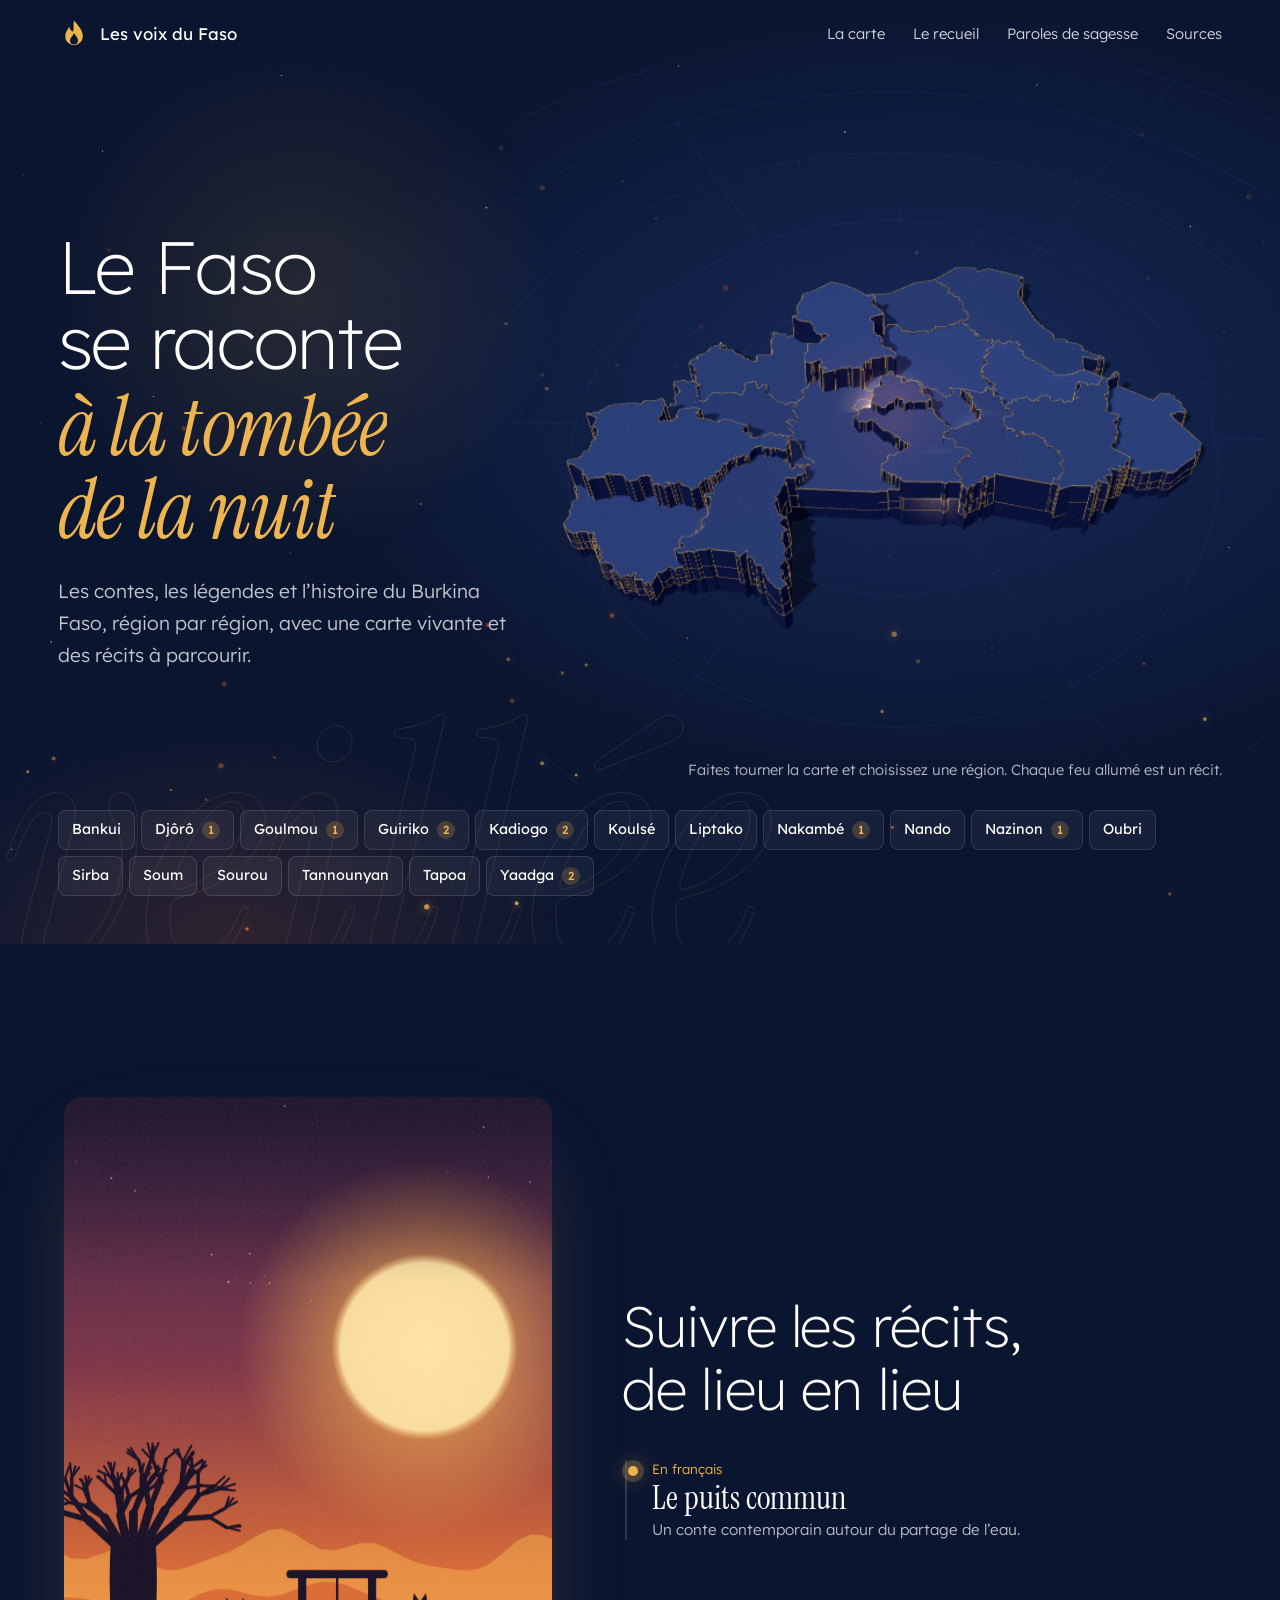
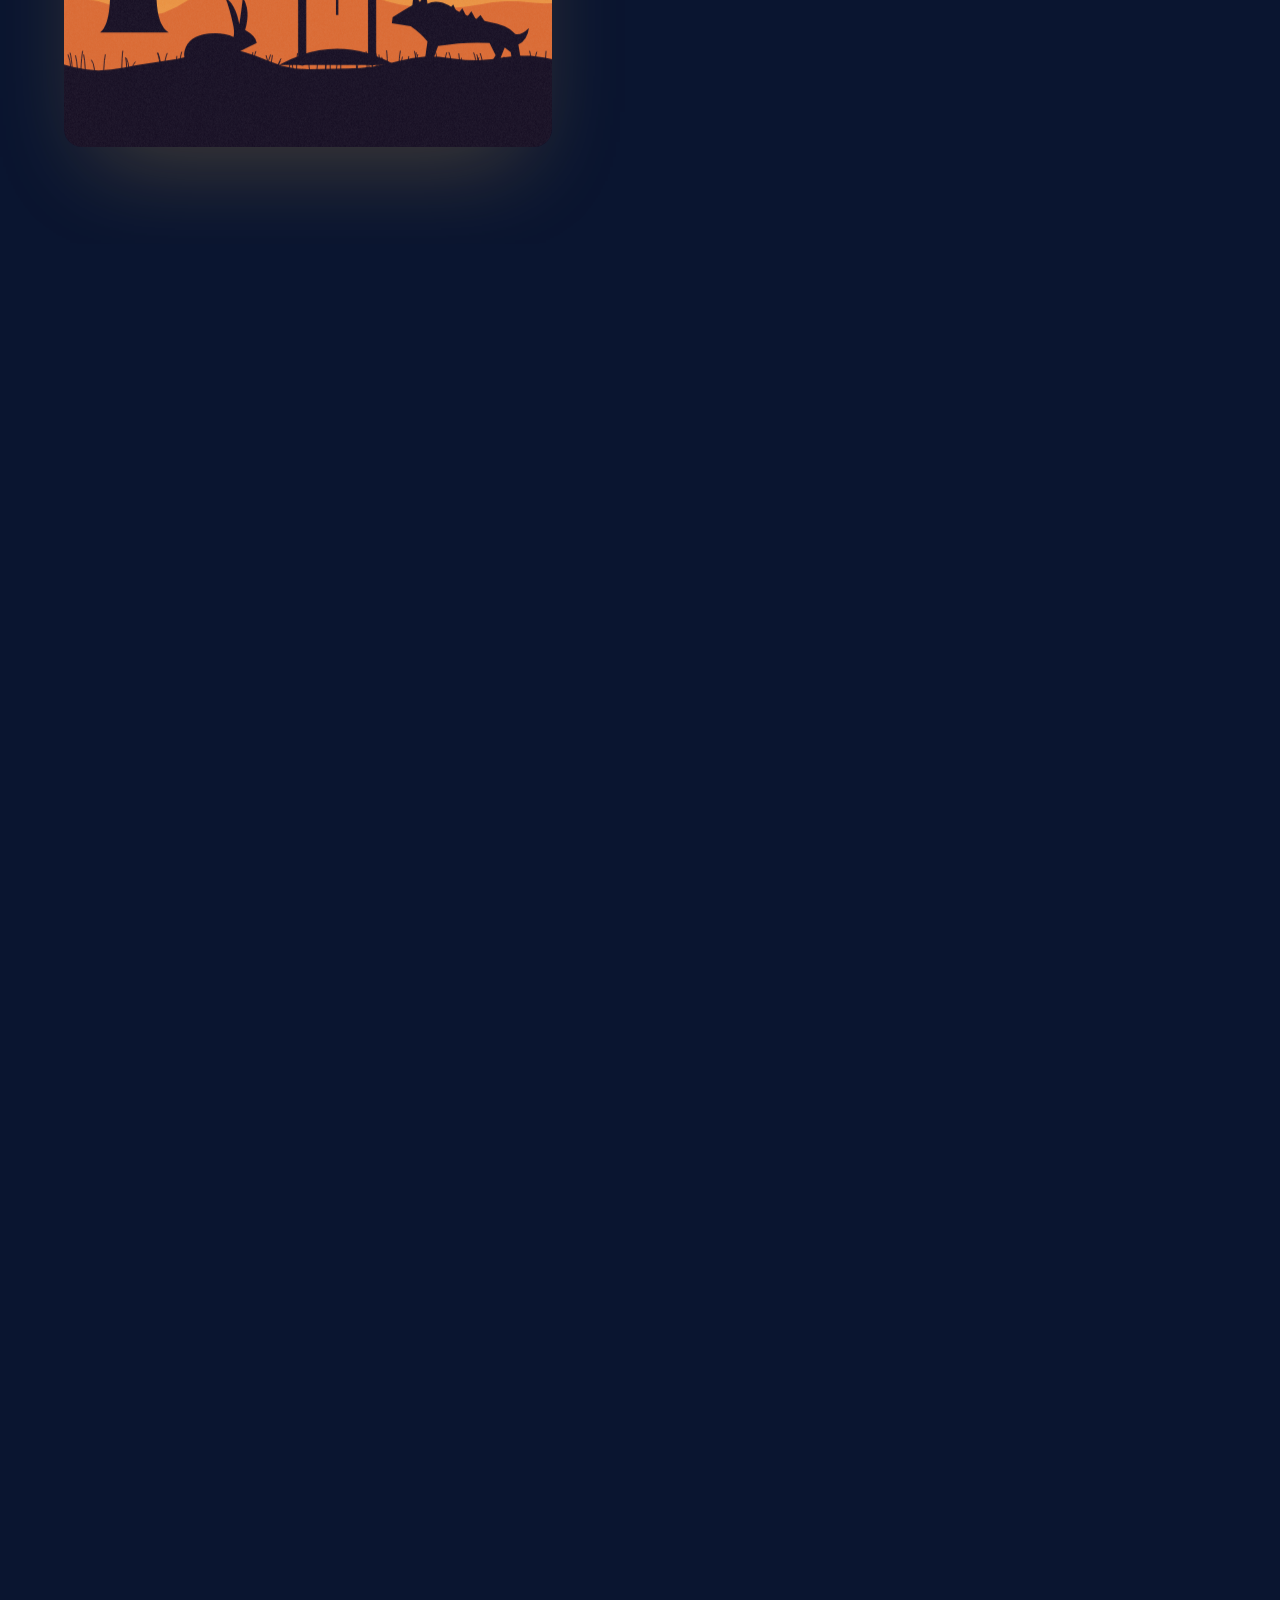
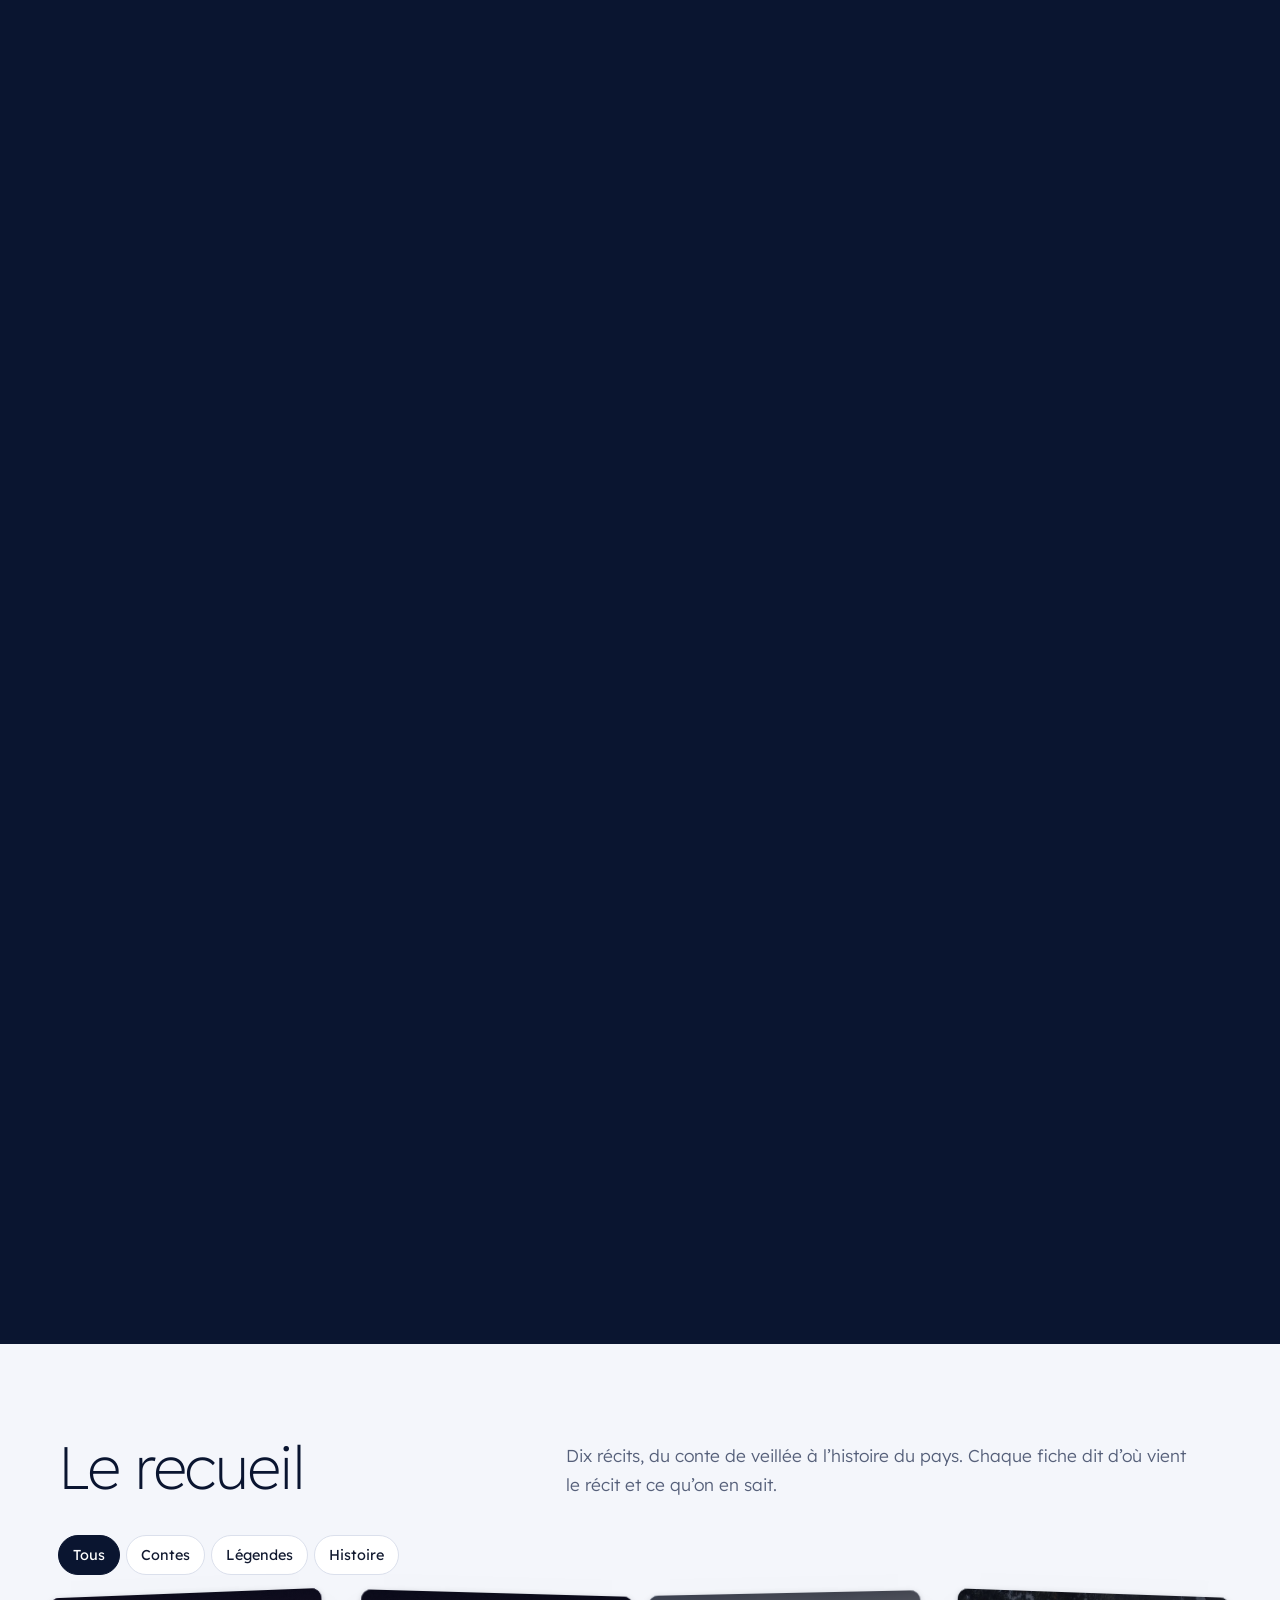
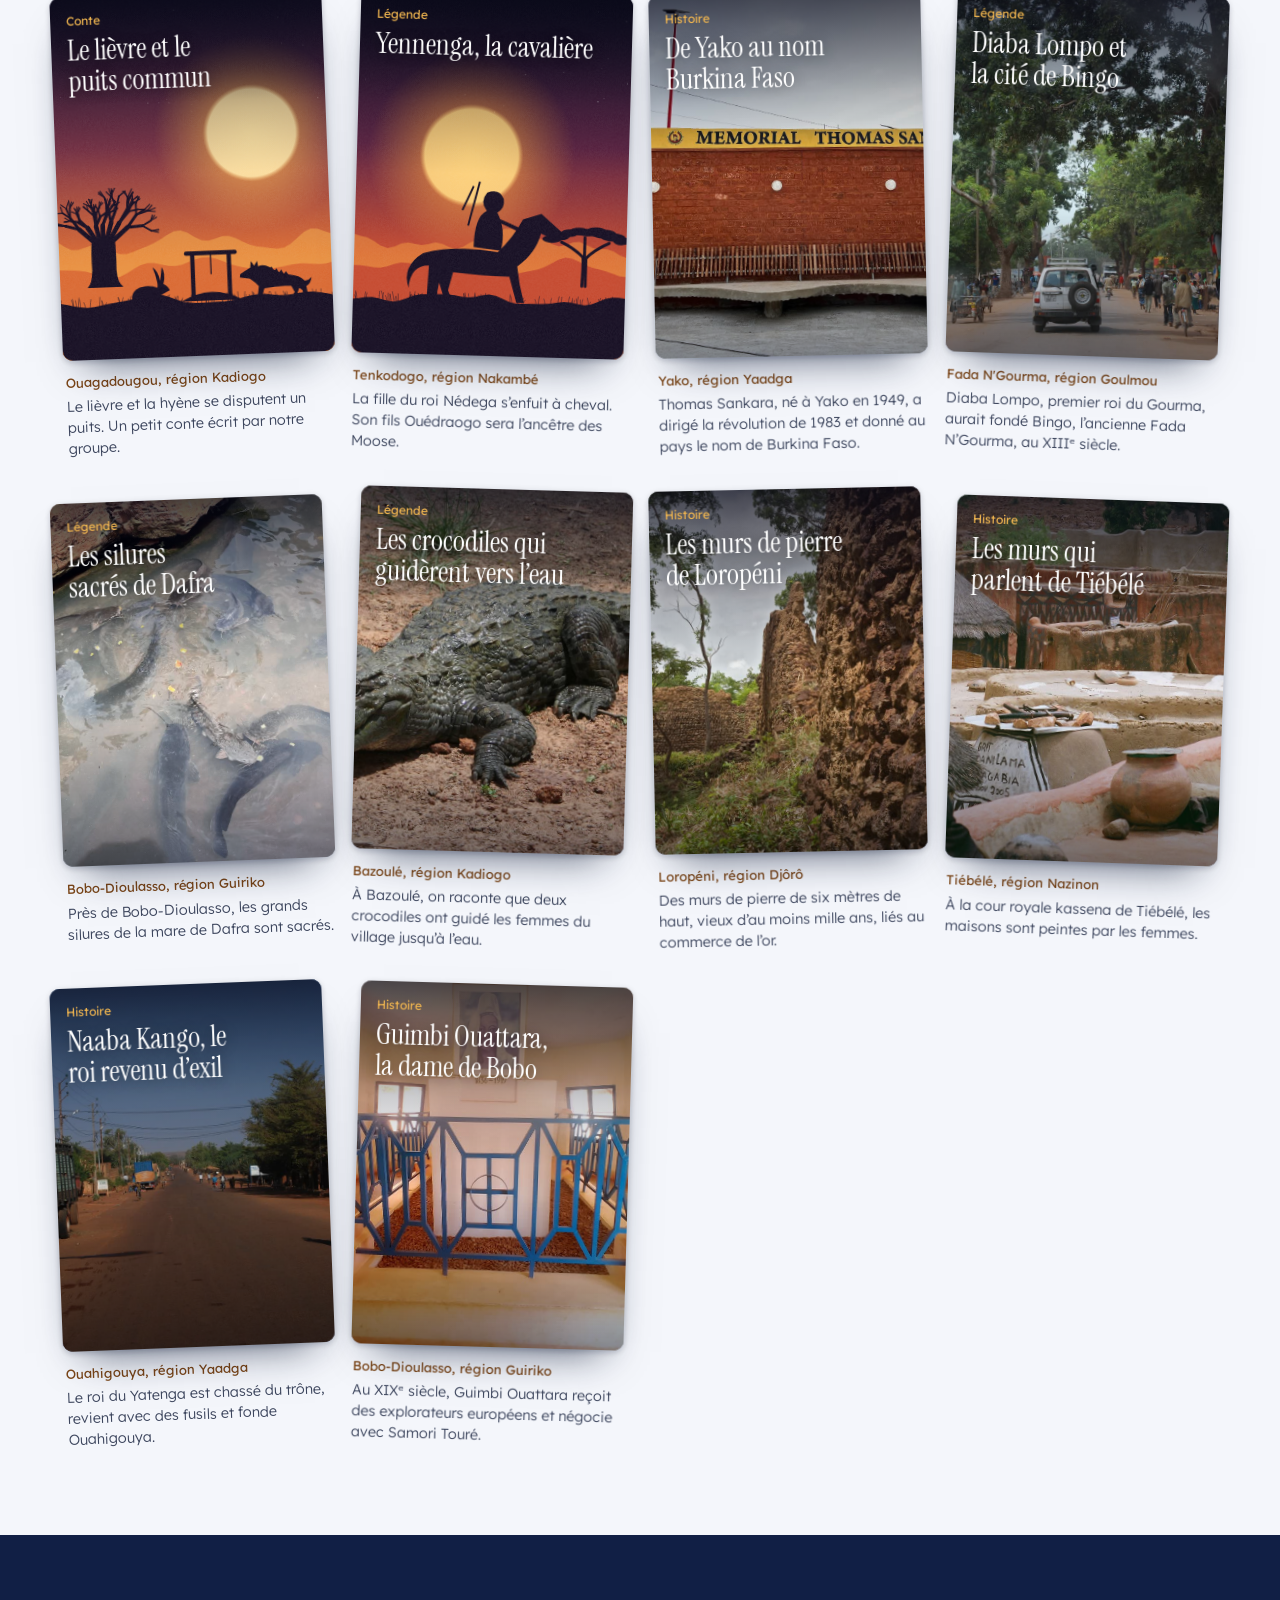
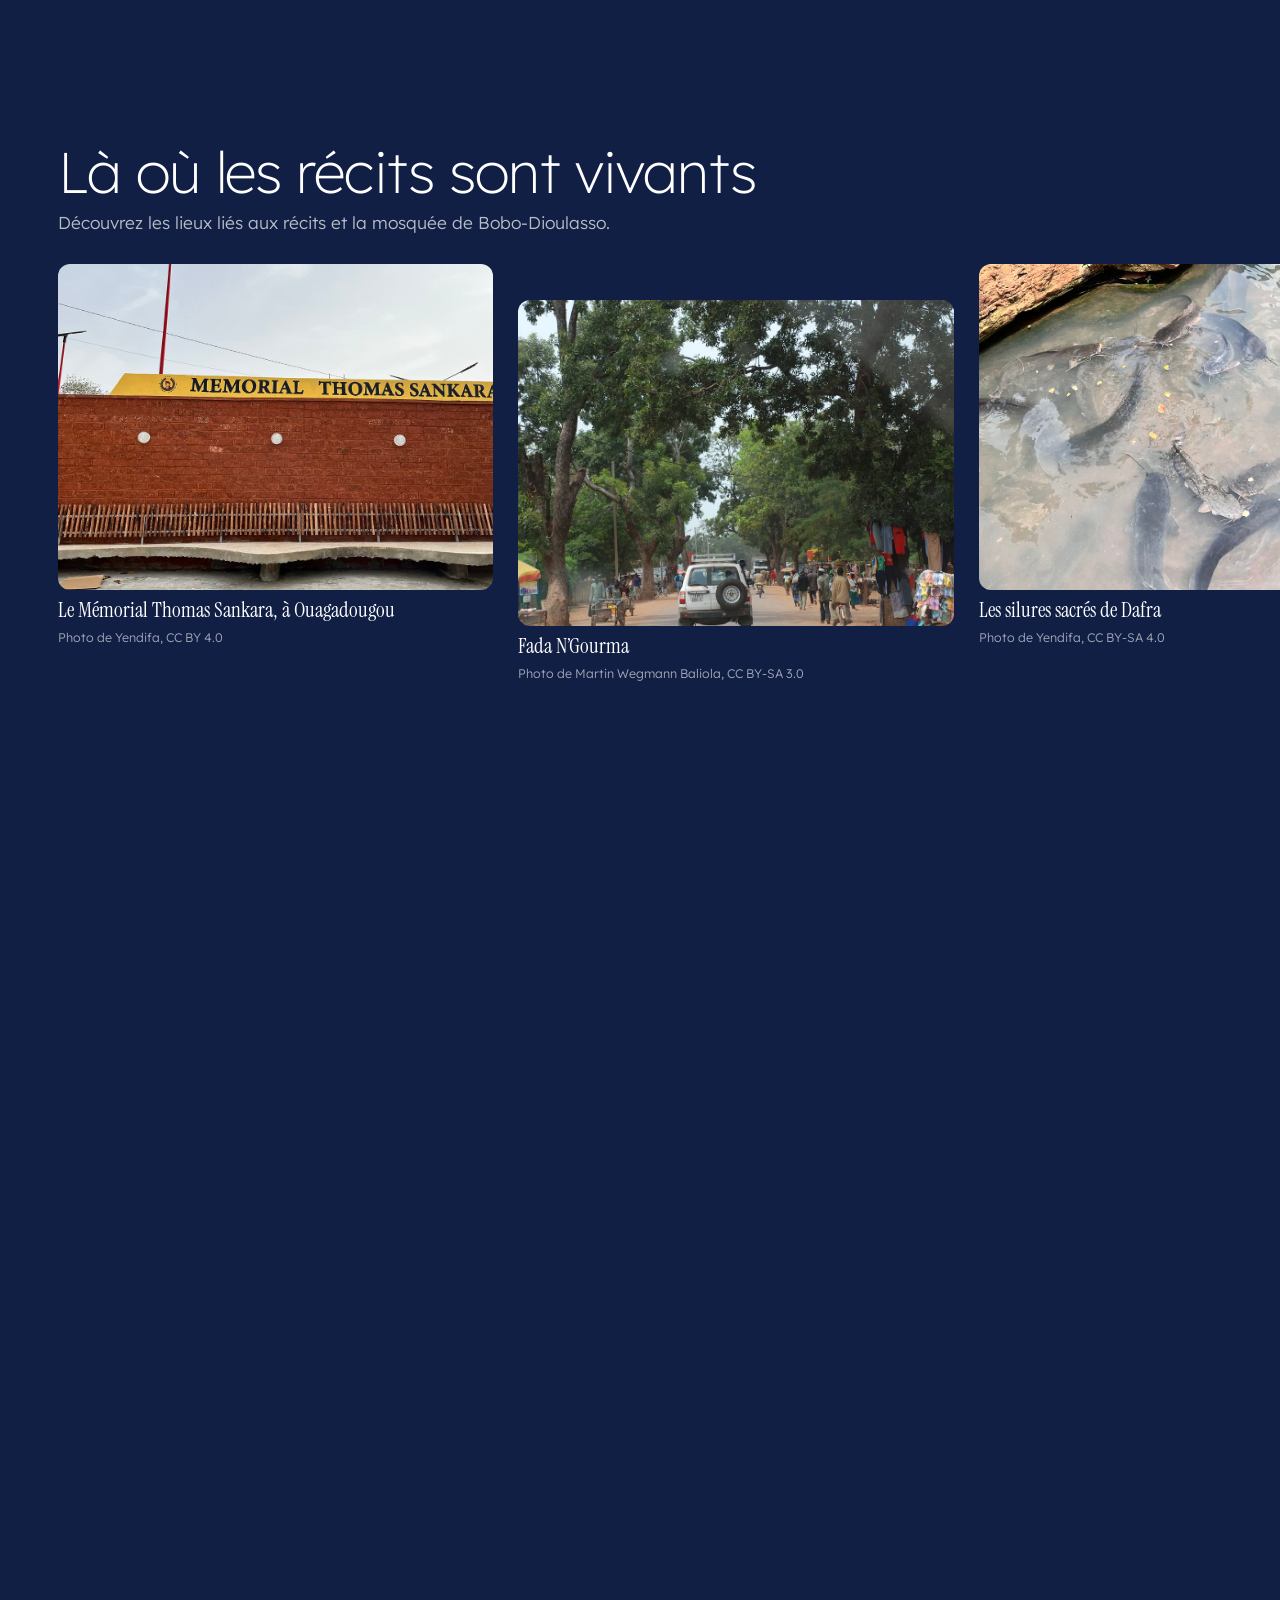
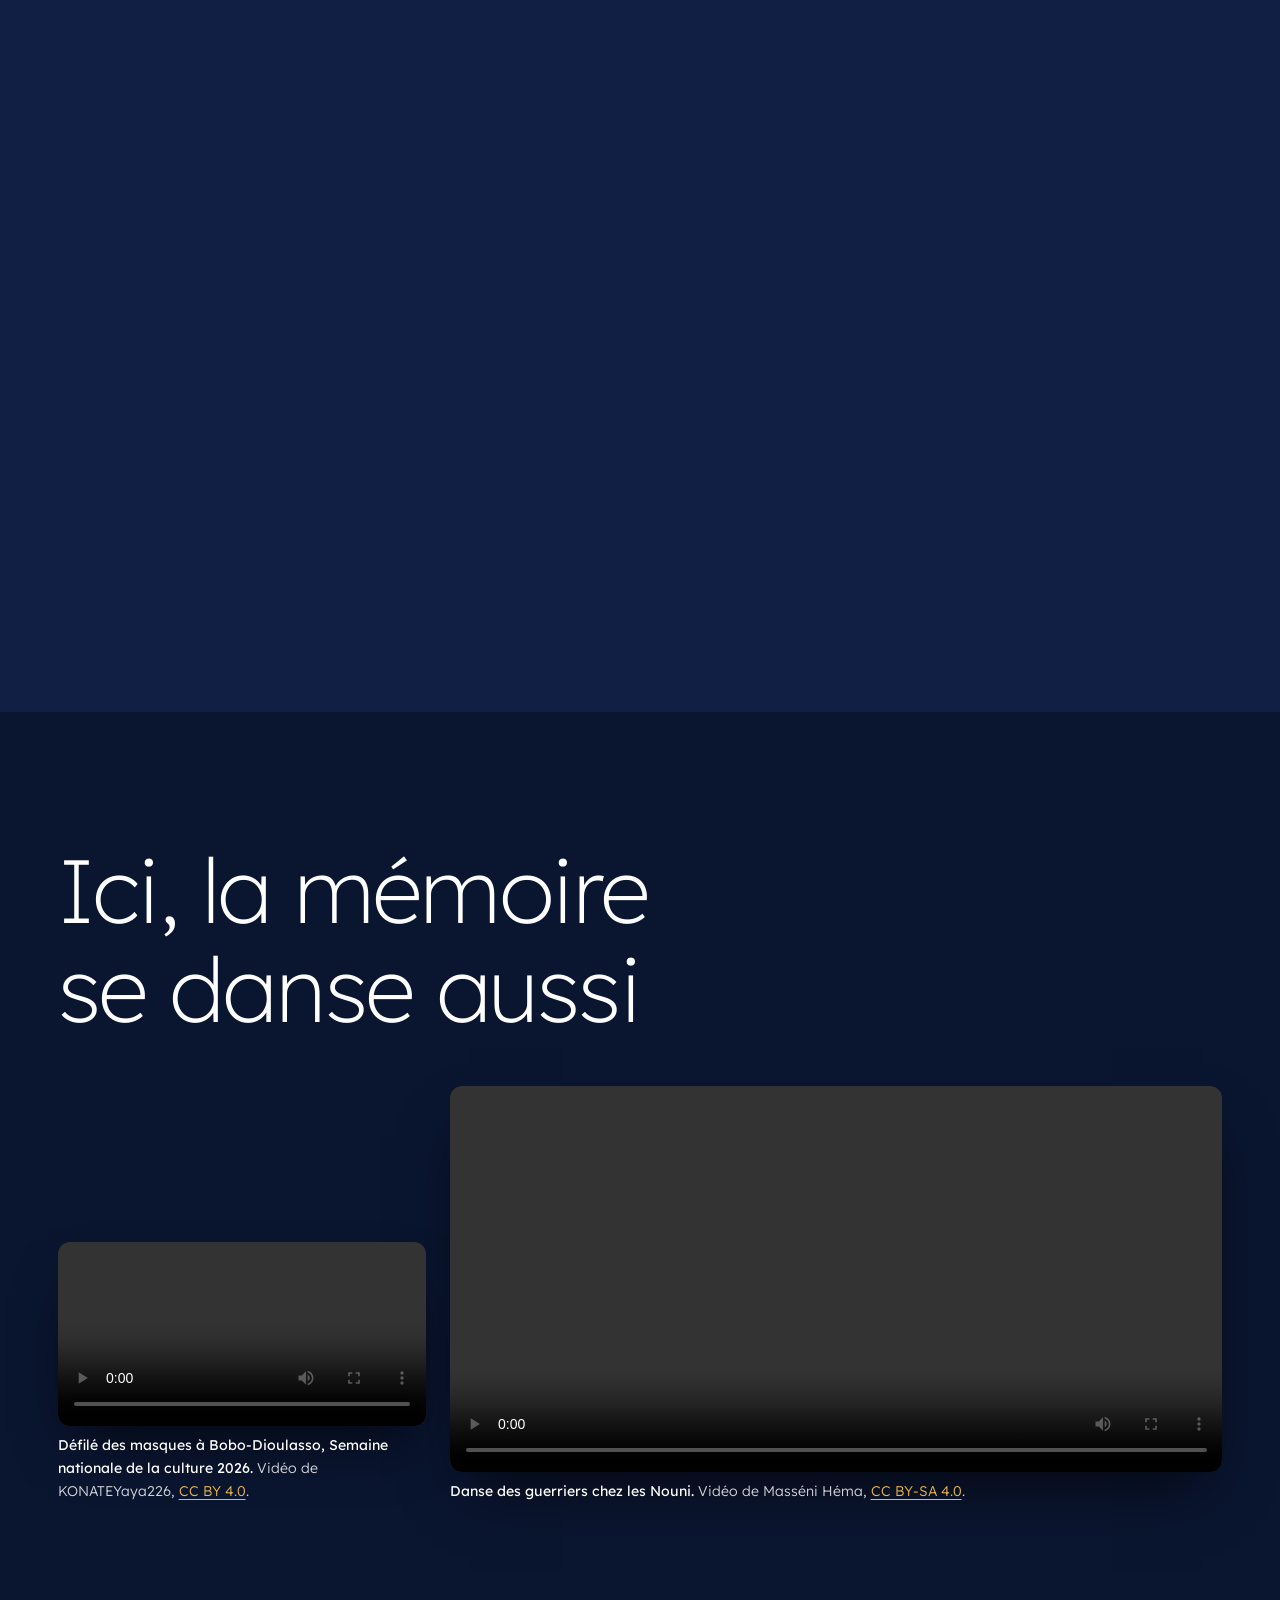
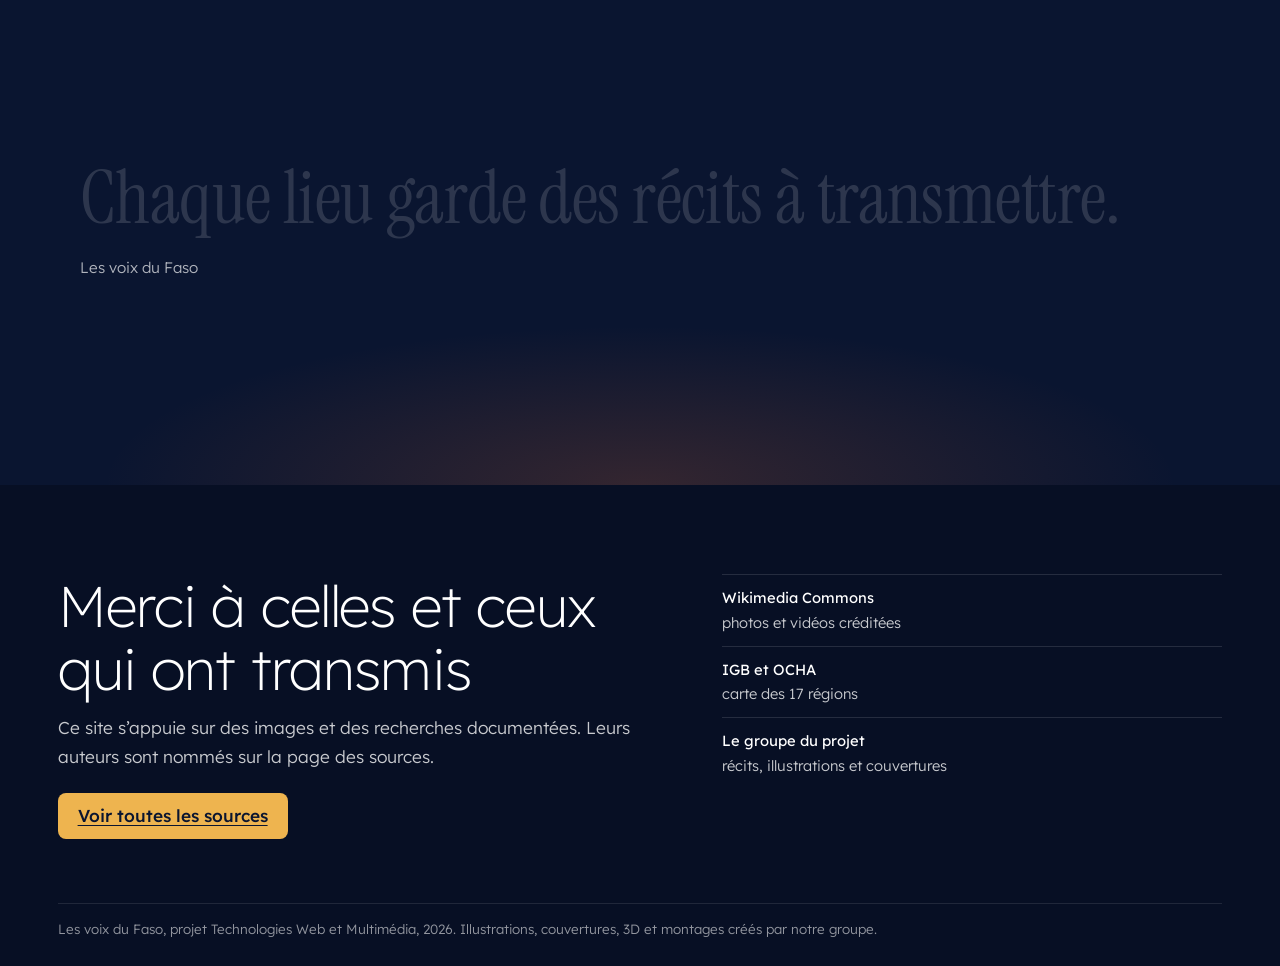
==== index.html @ 01411f5d "Actualiser la sélection publique des Voix du Faso" ====
<!doctype html>
<html lang="fr" data-public="oui">
<head>
  <meta charset="utf-8">
  <meta name="viewport" content="width=device-width, initial-scale=1">
  <meta name="theme-color" content="#0a1530">
  <title>Les voix du Faso : Contes, légendes et mémoires du Burkina Faso</title>
  <meta name="description" content="Carte interactive des contes, légendes et récits historiques du Burkina Faso : 17 régions, 47 chefs-lieux, récits illustrés et carte interactive.">
  <link rel="icon" href="/favicon.svg" type="image/svg+xml">
  <link rel="preconnect" href="https://fonts.googleapis.com">
  <link rel="preconnect" href="https://fonts.gstatic.com" crossorigin>
  <link rel="stylesheet" href="https://fonts.googleapis.com/css2?family=Instrument+Serif:ital@0;1&family=Lexend:wght@200..700&family=Noto+Serif:ital,wght@0,400;0,600;1,400&display=swap">
  <link rel="stylesheet" href="/style.css">
  <script>
    /* Le chargement ne se joue qu'une fois par visite, et jamais si le visiteur demande moins de mouvement. */
    (function () {
      var racine = document.documentElement;
      if (matchMedia('(prefers-reduced-motion: reduce)').matches) return;
      racine.classList.add('motion');
      try { if (sessionStorage.getItem('voix-vu')) return; sessionStorage.setItem('voix-vu', '1'); } catch (e) { return; }
      racine.classList.add('avec-chargement');
    })();
  </script>
  <script type="module" src="/application.js"></script>
</head>
<body>
  <svg width="0" height="0" style="position:absolute" aria-hidden="true" focusable="false">
    <defs>
      <pattern id="p-points" width="12" height="12" patternUnits="userSpaceOnUse"><circle cx="3" cy="3" r="1.3" fill="#0d1830"/><circle cx="9" cy="9" r="1.3" fill="#0d1830"/></pattern>
      <pattern id="p-hachures" width="8" height="8" patternUnits="userSpaceOnUse" patternTransform="rotate(45)"><path d="M0 0 V8" stroke="#0d1830" stroke-width="1.5"/></pattern>
      <pattern id="p-croix" width="16" height="16" patternUnits="userSpaceOnUse"><path d="M4 8 H12 M8 4 V12" stroke="#0d1830" stroke-width="1.5"/></pattern>
      <pattern id="p-losanges" width="14" height="14" patternUnits="userSpaceOnUse"><path d="M7 1 L13 7 L7 13 L1 7Z" fill="none" stroke="#0d1830" stroke-width="1.2"/></pattern>
      <pattern id="p-fani" width="22" height="22" patternUnits="userSpaceOnUse"><rect width="22" height="22" fill="#eeb44f"/><path d="M0 11 L5.5 5.5 L11 11 L16.5 5.5 L22 11" stroke="#0a1530" stroke-width="1.6" fill="none"/></pattern>
      <linearGradient id="d-terre" x1="0" y1="0" x2="0" y2="1"><stop offset="0" stop-color="#2b4488"/><stop offset="1" stop-color="#1b2e66"/></linearGradient>
    </defs>
  </svg>

  <div class="chargement" aria-hidden="true">
    <div class="rideau"><i></i><i></i><i></i><i></i><i></i></div>
    <div class="chargement-contenu">
      <p class="chargement-nom"><span class="fantome">Les voix du Faso</span><span class="rempli">Les voix du Faso</span></p>
      <p class="chargement-etape"><span id="chargement-compteur">000</span> <span id="chargement-mot">Faso</span></p>
    </div>
  </div>

  <div class="barre-defilement" id="barre-defilement" aria-hidden="true"></div>
  <div class="balayage-ecran" id="balayage-ecran" aria-hidden="true"><i></i><i></i><i></i></div>
  <a class="aller-contenu" href="#carte">Aller à la carte</a>
  <header class="entete" id="entete">
    <a href="/" class="marque" aria-label="Les voix du Faso, accueil">
      <svg viewBox="0 0 40 40" aria-hidden="true"><path d="M20 3 C27 11 31 16 31 23 A11 11 0 0 1 9 23 C9 18 12 15 14 11 C15 15 17 17 19 17 C20 12 19 8 20 3Z" fill="#eeb44f"/><path d="M20 19 C23 23 25 25 25 28 A5 5 0 0 1 15 28 C15 25 18 23 20 19Z" fill="#0a1530"/></svg>
      <span>Les voix du Faso</span>
    </a>
    <button class="menu-bouton" id="menu-bouton" type="button" aria-expanded="false" aria-controls="navigation"><span class="visuel-cache">Menu</span><i></i><i></i></button>
    <nav id="navigation" aria-label="Navigation principale">
      <a href="#carte">La carte</a><a href="#recueil">Le recueil</a><a href="#sagesse">Paroles de sagesse</a><a href="/sources.html" data-page>Sources</a>
    </nav>
  </header>

  <main>
    <section id="carte" class="veillee" aria-labelledby="titre">
      <canvas class="braises" aria-hidden="true"></canvas>
      <div class="lueur" aria-hidden="true"></div>
      <p class="filigrane" aria-hidden="true">veillée</p>
      <div class="veillee-grille">
        <div class="veillee-texte">
          <h1 id="titre"><span class="ligne-titre"><span class="mot"><span>Le</span></span> <span class="mot"><span>Faso</span></span> <span class="mot"><span>se</span></span> <span class="mot"><span>raconte</span></span></span>
            <em class="ligne-titre"><span class="mot"><span>à</span></span> <span class="mot"><span>la</span></span> <span class="mot"><span>tombée</span></span> <span class="mot"><span>de</span></span> <span class="mot"><span>la</span></span> <span class="mot"><span>nuit</span></span></em></h1>
          <p class="chapeau">Les contes, les légendes et l’histoire du Burkina Faso, région par région, avec une carte vivante et des récits à parcourir.</p>

          <div class="ecoute" id="ecoute" aria-labelledby="titre-ecoute">
            <div class="ecoute-tete">
              <p id="titre-ecoute">Écouter en</p>
              <div class="langues" id="langues" role="group" aria-labelledby="titre-ecoute"></div>
            </div>
            <div id="ecoute-conte" class="ecoute-conte" aria-live="polite"></div>
          </div>
        </div>

        <div class="vue-carte">
          <div class="scene-carte" id="scene">
            <svg id="carte-svg" viewBox="0 0 960 690" aria-label="Carte des 17 régions du Burkina Faso ; sélection au clic ou au clavier"><g id="formes-regions"></g><g id="points-lieux"></g></svg>
            <div class="hologramme" id="hologramme" aria-live="polite" hidden></div>
          </div>
          <div class="carte-pied">
            <span id="info-carte">Faites tourner la carte et choisissez une région. Chaque feu allumé est un récit.</span>
            <button id="retour-carte" class="bouton fin" type="button" hidden>Revoir tout le pays</button>
          </div>
        </div>
      </div>

      <div class="exploration">
        <div class="panneau-regions">
          <h2 id="titre-regions" class="visuel-cache">Les 17 régions</h2>
          <div id="liste-regions" class="liste-regions" role="group" aria-labelledby="titre-regions"></div>
        </div>
        <div class="panneau-lieux" id="panneau-lieux" hidden>
          <h2 id="titre-lieux">Les localités</h2>
          <p id="description-lieux"></p>
          <div id="liste-lieux" class="liste-lieux" aria-live="polite"></div>
        </div>
      </div>
    </section>

    <section id="recit" class="lecture" aria-labelledby="titre-recit" hidden>
      <h2 id="titre-recit" class="lecture-titre"></h2>
      <div id="zone-recit" class="zone-recit"></div>
    </section>



    <section id="voyage" class="voyage" aria-labelledby="titre-voyage">
    <div class="voyage-scene"><div class="voyage-images" aria-hidden="true"><img src="/couvertures/le-lievre-et-le-puits.svg" alt=""></div>
    <div class="voyage-texte"><h2 id="titre-voyage" data-mots>Suivre les récits, de lieu en lieu</h2>
    <ol class="voyage-etapes" id="voyage-etapes"><li><button type="button" data-recit="le-lievre-et-le-puits"><small>En français</small><b>Le puits commun</b><span>Un conte contemporain autour du partage de l’eau.</span></button></li></ol></div></div></section>

    <section id="recueil" class="recueil" aria-labelledby="titre-recueil">
      <div class="recueil-tete">
        <h2 id="titre-recueil" data-mots>Le recueil</h2>
        <p>Dix récits, du conte de veillée à l’histoire du pays. Chaque fiche dit d’où vient le récit et ce qu’on en sait.</p>
      </div>

      <div class="filtres" id="filtres" role="group" aria-label="Filtrer par genre ou par langue"></div>
      <div id="cartes-recits" class="cartes-recits"></div>
    </section>

    <section id="lieux" class="lieux" aria-labelledby="titre-lieux-reels">
      <div class="lieux-epingle">
        <div class="lieux-tete"><h2 id="titre-lieux-reels" data-mots>Là où les récits sont vivants</h2><p>Découvrez les lieux liés aux récits et la mosquée de Bobo-Dioulasso.</p></div>
        <div class="lieux-rail" id="lieux-rail"></div>
      </div>
    </section>

    <section id="mouvement" class="mouvement" aria-labelledby="titre-mouvement">
      <div class="mouvement-fond"><video src="/video/masques-bobo.mp4" muted loop playsinline preload="metadata" aria-hidden="true" data-fond></video></div>
      <div class="mouvement-contenu">
        <h2 id="titre-mouvement" data-mots>Ici, la mémoire se danse aussi</h2>
        <div class="mouvement-videos" id="mouvement-videos"></div>
      </div>
    </section>

    <section id="sagesse" class="sagesse" aria-labelledby="titre-sagesse">
    <canvas class="braises" aria-hidden="true"></canvas><h2 id="titre-sagesse" class="visuel-cache">Paroles de sagesse</h2>
    <figure class="citation"><blockquote id="citation-texte">Chaque lieu garde des récits à transmettre.</blockquote><figcaption>Les voix du Faso</figcaption></figure>
  </section>




  </main>

  <footer id="sources" class="pied">
    <div class="pied-tete">
      <h2 data-mots>Merci à celles et ceux qui ont transmis</h2>
      <p>Ce site s’appuie sur des images et des recherches documentées. Leurs auteurs sont nommés sur la page des sources.</p>
      <a class="bouton feu aimant" href="/sources.html" data-page>Voir toutes les sources</a>
    </div>
    <ul class="credits-courts"><li><b>Wikimedia Commons</b>photos et vidéos créditées</li><li><b>IGB et OCHA</b>carte des 17 régions</li><li><b>Le groupe du projet</b>récits, illustrations et couvertures</li></ul>
    <p class="mention">Les voix du Faso, projet Technologies Web et Multimédia, 2026. Illustrations, couvertures, 3D et montages créés par notre groupe.</p>
  </footer>
  <a class="haut-page" id="haut-page" href="#carte" aria-label="Revenir en haut de la page"><svg viewBox="0 0 24 24" aria-hidden="true"><path d="M12 19 V5 M6 11 L12 5 L18 11"/></svg></a>
</body>
</html>
---- style.css ----
/* Les voix du Faso : une veillée. La nuit indigo du Faso Dan Fani, éclairée par l'or du feu. */
:root{
  --nuit:#0a1530;--nuit-2:#111f45;--nuit-3:#1b2e66;--trait-nuit:rgba(238,180,79,.22);
  --feu:#eeb44f;--braise:#d9672f;--clair:#f4f6fb;--papier:#fff;--encre:#121a30;--gris:#56607a;--trait:#dbe0ec;--holo:#8eefe3;
  --f-texte:'Lexend',system-ui,-apple-system,'Segoe UI',sans-serif;--f-titre:'Instrument Serif',Georgia,serif;--f-langue:'Noto Serif',Georgia,serif;
  --sortie:cubic-bezier(.16,1,.3,1);--volet:cubic-bezier(.83,0,.17,1);--trace:cubic-bezier(.65,0,.35,1);
  --marge:clamp(18px,4.5vw,72px);
}
*{box-sizing:border-box}
html{scroll-behavior:smooth;scroll-padding-top:84px;overflow-x:clip;-webkit-text-size-adjust:100%}
body{margin:0;background:var(--nuit);color:var(--encre);font:300 clamp(1rem,.97rem + .15vw,1.08rem)/1.65 var(--f-texte);overflow-x:clip}
h1,h2,h3{margin:0;font-weight:300;letter-spacing:-.015em;line-height:1.1;text-wrap:balance}
p{margin:0}
a{color:inherit;text-underline-offset:.18em}
button,input,select,textarea{font:inherit;color:inherit}
button{cursor:pointer;background:none;border:0;padding:0}
svg{display:block}
[hidden]{display:none!important}
:focus-visible{outline:3px solid var(--feu);outline-offset:3px;border-radius:4px}
.clair :focus-visible,.recueil :focus-visible,.contribution :focus-visible{outline-color:var(--nuit-3)}
.visuel-cache{position:absolute!important;width:1px;height:1px;overflow:hidden;clip-path:inset(50%);white-space:nowrap}
.aller-contenu{position:fixed;left:12px;top:-60px;z-index:80;background:var(--feu);color:var(--nuit);padding:10px 16px;border-radius:6px;font-weight:500}
.aller-contenu:focus{top:12px}

/* Chargement : le nom se remplit, puis le rideau se lève */
.chargement{display:none}
.avec-chargement .chargement{display:grid;position:fixed;inset:0;z-index:100;place-items:center;pointer-events:none;animation:chargement-secours .01s linear 4s forwards}
@keyframes chargement-secours{to{visibility:hidden}}
.rideau{position:absolute;inset:0;display:grid;grid-template-columns:repeat(5,1fr)}
.rideau i{background:var(--nuit);margin-right:-1px}
.chargement.part .rideau i{animation:rideau .8s var(--volet) forwards}
.rideau i:nth-child(2){animation-delay:.06s!important}.rideau i:nth-child(3){animation-delay:.12s!important}.rideau i:nth-child(4){animation-delay:.18s!important}.rideau i:nth-child(5){animation-delay:.24s!important}
@keyframes rideau{to{transform:translateY(-101%)}}
.chargement-contenu{position:relative;text-align:center;padding:0 var(--marge)}
.chargement.part .chargement-contenu{opacity:0;transform:translateY(-24px);transition:opacity .3s ease,transform .3s ease}
.chargement-nom{position:relative;font:italic 400 clamp(2.6rem,9vw,6.5rem)/1.1 var(--f-titre);white-space:nowrap}
.chargement-nom .fantome{color:rgba(255,255,255,.1)}
.chargement-nom .rempli{position:absolute;inset:0;color:var(--feu);clip-path:inset(calc(100% - var(--rempli,0%)) 0 0 0)}
.chargement-etape{margin-top:12px;color:rgba(255,255,255,.6);font-size:.9rem;font-variant-numeric:tabular-nums;display:flex;justify-content:center;gap:12px}

/* En-tête */
.entete{position:fixed;inset:0 0 auto;z-index:60;display:flex;align-items:center;justify-content:space-between;gap:20px;padding:14px var(--marge);color:#fff;transition:background-color .25s ease,box-shadow .25s ease}
.entete.defile{background:rgba(10,21,48,.88);backdrop-filter:blur(10px);box-shadow:0 1px 0 var(--trait-nuit)}
.marque{display:flex;align-items:center;gap:10px;text-decoration:none;font-weight:400;font-size:1.05rem;position:relative;z-index:2}
.marque svg{width:32px;height:32px}
.entete nav{display:flex;gap:clamp(14px,2.2vw,30px);font-size:.93rem}
.entete nav a{text-decoration:none;padding:8px 0;position:relative;color:rgba(255,255,255,.82);transition:color .2s ease}
.entete nav a::after{content:"";position:absolute;left:0;right:0;bottom:3px;height:1.5px;background:var(--feu);transform:scaleX(0);transform-origin:left;transition:transform .25s var(--sortie)}
@media (hover:hover) and (pointer:fine){.entete nav a:hover{color:#fff}.entete nav a:hover::after{transform:scaleX(1)}}
.menu-bouton{display:none;width:44px;height:44px;position:relative;z-index:2}
.menu-bouton i{position:absolute;left:10px;right:10px;height:2px;background:#fff;transition:transform .25s var(--sortie),top .25s var(--sortie)}
.menu-bouton i:first-of-type{top:17px}.menu-bouton i:last-of-type{top:26px}
.menu-bouton[aria-expanded="true"] i:first-of-type{top:21px;transform:rotate(45deg)}
.menu-bouton[aria-expanded="true"] i:last-of-type{top:21px;transform:rotate(-45deg)}

/* La veillée : bloc d'accueil et carte */
.veillee{position:relative;color:#fff;padding:clamp(92px,12vh,132px) var(--marge) clamp(28px,4vw,48px);overflow:clip;
  background:radial-gradient(70% 60% at 72% 42%,rgba(45,72,150,.42),transparent 70%),radial-gradient(40% 34% at 18% 100%,rgba(217,103,47,.17),transparent 70%),var(--nuit)}
.veillee::before{content:"";position:absolute;inset:0;pointer-events:none;opacity:.7;background-image:radial-gradient(1px 1px at 8% 16%,#fff,transparent),radial-gradient(1px 1px at 22% 8%,#fff,transparent),radial-gradient(1.4px 1.4px at 38% 22%,#fff,transparent),radial-gradient(1px 1px at 53% 7%,#fff,transparent),radial-gradient(1.4px 1.4px at 66% 14%,#fff,transparent),radial-gradient(1px 1px at 81% 9%,#fff,transparent),radial-gradient(1.2px 1.2px at 93% 24%,#fff,transparent),radial-gradient(1px 1px at 12% 42%,#fff,transparent),radial-gradient(1px 1px at 96% 58%,#fff,transparent),radial-gradient(1.2px 1.2px at 4% 68%,#fff,transparent)}
.veillee-grille{position:relative;display:grid;grid-template-columns:minmax(0,5fr) minmax(0,7fr);gap:clamp(16px,3vw,44px);align-items:center;max-width:1560px;margin:auto}
h1{font-size:clamp(2.5rem,1.35rem + 4.1vw,5.2rem);font-weight:200;line-height:1.02}
h1 .ligne-titre{display:block}
h1 em{font:italic 400 1.12em/1 var(--f-titre);color:var(--feu);margin-top:.08em;letter-spacing:-.01em}
.mot{display:inline-block;overflow:hidden;vertical-align:top;padding-bottom:.14em;margin-bottom:-.14em}
.mot>span{display:inline-block}
.motion .mot>span{transform:translateY(112%);transition:transform 1.05s var(--sortie);transition-delay:calc(var(--i,0)*55ms + var(--depart,0ms))}
.motion.pret .mot>span{transform:none}
.chapeau{margin-top:clamp(16px,2vw,24px);max-width:34em;color:rgba(255,255,255,.76);font-size:clamp(1.02rem,.96rem + .3vw,1.2rem)}

/* Signature : écouter dans une langue */
.ecoute{margin-top:clamp(22px,3vw,36px);max-width:560px}
.ecoute-tete{display:flex;align-items:center;flex-wrap:wrap;gap:8px 14px}
.ecoute-tete p{font-size:.95rem;color:rgba(255,255,255,.7)}
.langues{display:flex;flex-wrap:wrap;gap:6px}
.langues button{min-height:40px;padding:0 15px;border:1px solid rgba(255,255,255,.26);border-radius:999px;font-size:.92rem;font-weight:400;transition:background-color .18s ease,color .18s ease,border-color .18s ease,transform .14s ease}
.langues button[aria-pressed="true"]{background:var(--feu);border-color:var(--feu);color:var(--nuit);font-weight:500}
.langues button:active{transform:scale(.97)}
@media (hover:hover) and (pointer:fine){.langues button[aria-pressed="false"]:hover{border-color:var(--feu)}}
.ecoute-conte{margin-top:14px;padding:16px 18px;border-radius:14px;background:rgba(255,255,255,.055);border:1px solid rgba(255,255,255,.13);backdrop-filter:blur(6px)}
.ecoute-haut{display:flex;align-items:baseline;justify-content:space-between;flex-wrap:wrap;gap:2px 12px}
.ecoute-conte h2{font:400 1.45rem/1.15 var(--f-titre);letter-spacing:0}
.ecoute-ou{font-size:.85rem;color:rgba(255,255,255,.62)}
.ecoute-ligne{min-height:3.4em;margin:10px 0;font:400 1.04rem/1.55 var(--f-langue);color:rgba(255,255,255,.92)}
.ecoute-ligne.attente{color:rgba(255,255,255,.62);font-family:var(--f-texte);font-weight:300;font-size:.95rem}
.ecoute-bas{margin-top:8px;font-size:.9rem}
.lien-feu{color:var(--feu);font-weight:400;text-decoration:underline;text-decoration-thickness:1px}

/* Lecteur de voix */
.voix{display:flex;align-items:center;gap:12px}
.voix audio{display:none}
.voix-jouer{flex:none;display:grid;place-items:center;width:48px;height:48px;border-radius:50%;background:var(--feu);color:var(--nuit);transition:transform .14s ease,box-shadow .2s ease}
.voix-jouer:active{transform:scale(.95)}
.voix-jouer svg{width:20px;height:20px;fill:currentColor}
.voix.joue .voix-jouer{box-shadow:0 0 0 6px rgba(238,180,79,.18)}
.voix-barre{flex:1;min-width:0;height:44px;margin:0;appearance:none;-webkit-appearance:none;background:transparent;cursor:pointer;--avance:0%}
.voix-barre::-webkit-slider-runnable-track{height:4px;border-radius:2px;background:linear-gradient(to right,var(--feu) var(--avance),rgba(255,255,255,.2) var(--avance))}
.voix-barre::-moz-range-track{height:4px;border-radius:2px;background:rgba(255,255,255,.2)}
.voix-barre::-moz-range-progress{height:4px;border-radius:2px;background:var(--feu)}
.voix-barre::-webkit-slider-thumb{-webkit-appearance:none;width:14px;height:14px;margin-top:-5px;border-radius:50%;background:#fff}
.voix-barre::-moz-range-thumb{width:14px;height:14px;border:0;border-radius:50%;background:#fff}
.voix-temps{flex:none;font-size:.85rem;color:rgba(255,255,255,.72);font-variant-numeric:tabular-nums}

/* Carte */
.vue-carte{position:relative;min-width:0}
.scene-carte{position:relative;display:grid;place-items:center;perspective:1200px;min-height:clamp(330px,42vw,620px)}
#carte-svg{width:min(100%,860px);height:auto;overflow:visible;transform:rotateX(40deg) rotateZ(-6deg) scale(.98);transform-origin:50% 56%;
  transition:transform .85s var(--volet),filter .6s ease;
  filter:drop-shadow(0 1px 0 #2e4a94) drop-shadow(0 2px 0 #2a4488) drop-shadow(0 3px 0 #253d7c) drop-shadow(0 4px 0 #213770) drop-shadow(0 5px 0 #1d3164) drop-shadow(0 6px 0 #192b58) drop-shadow(0 7px 0 #16264e) drop-shadow(0 26px 22px rgba(2,6,20,.75))}
.aplatie #carte-svg{transform:rotateX(0) rotateZ(0) scale(.94);filter:drop-shadow(0 0 16px rgba(142,239,227,.1))}
.forme-region{fill:url(#d-terre);stroke:rgba(238,180,79,.42);stroke-width:1.1;cursor:pointer;transition:fill .18s ease,opacity .3s ease}
.forme-region:focus{outline:none}
@media (hover:hover) and (pointer:fine){.forme-region:hover{fill:#3b5cb0}}
.forme-region:focus-visible{fill:#3b5cb0;stroke:var(--feu);stroke-width:2.5}
.aplatie .forme-region{opacity:.38}
.aplatie .forme-region.selection{opacity:1;fill:url(#p-fani);stroke:var(--nuit);stroke-width:2}
.marqueur{fill:rgba(255,255,255,.55);cursor:pointer;transition:opacity .25s ease,fill .2s ease}
.marqueur.doc{fill:var(--feu)}
.marqueur:focus{outline:none}
.marqueur:focus-visible{stroke:#fff;stroke-width:3}
.feu-halo{fill:var(--feu);opacity:.4;pointer-events:none;transform-box:fill-box;transform-origin:center;transition:opacity .25s ease}
.motion .feu-halo{animation:halo 3s ease-in-out infinite;animation-delay:calc(var(--i,0)*-.37s)}
@keyframes halo{50%{transform:scale(1.35);opacity:.14}}
.marqueur.feu-eteint{opacity:.6}.feu-halo.feu-eteint{opacity:.12;animation:none}
.feu-voix{fill:#fff}
.feu-halo.feu-voix{fill:var(--braise);opacity:.6}
.motion .pret-feux .marqueur.doc,.motion .pret-feux .feu-halo{animation-name:allume,halo;animation-duration:.5s,3s;animation-timing-function:var(--sortie),ease-in-out;animation-iteration-count:1,infinite;animation-delay:calc(var(--i,0)*60ms + 1s),calc(var(--i,0)*-.37s)}
.motion .pret-feux .marqueur.doc{animation-name:allume;animation-iteration-count:1;animation-duration:.5s;animation-delay:calc(var(--i,0)*60ms + 1s);animation-fill-mode:both;transform-box:fill-box;transform-origin:center}
@keyframes allume{from{opacity:0;transform:scale(.4)}}
.etiquette-lieu{font:500 15px var(--f-texte);fill:#fff;paint-order:stroke;stroke:var(--nuit);stroke-width:4px;pointer-events:none;text-anchor:middle}
.carte-pied{display:flex;align-items:center;justify-content:flex-end;flex-wrap:wrap;gap:8px 16px;min-height:44px;font-size:.92rem;color:rgba(255,255,255,.7);text-align:right}

/* Carte WebGL */
.carte3d-toile{position:absolute;inset:-6% -8%;width:116%;height:112%;display:block;cursor:grab;touch-action:pan-y}
.carte3d-toile:active{cursor:grabbing}
.scene-carte.en-3d{perspective:none;min-height:clamp(380px,50vw,720px)}
.scene-carte.en-3d #carte-svg{display:none}
.scene-carte.en-3d .hologramme{z-index:6}

/* Aperçu holographique */
.hologramme{position:absolute;right:0;bottom:6%;width:min(310px,46%);z-index:5;color:#e6fffb;padding:16px 18px 12px;background:linear-gradient(165deg,rgba(26,52,110,.8),rgba(8,18,46,.92)),repeating-linear-gradient(0deg,rgba(142,239,227,.07) 0 1px,transparent 1px 4px);border:1px solid rgba(142,239,227,.6);border-radius:4px;box-shadow:0 0 30px rgba(142,239,227,.28),inset 0 0 30px rgba(142,239,227,.08);backdrop-filter:blur(5px);font-size:.92rem;transform-origin:50% 100%}
.motion .hologramme{animation:holo .62s var(--sortie) both}
@keyframes holo{0%{opacity:0;transform:translateY(18px) scaleY(.2);filter:brightness(2)}55%{opacity:.75}70%{opacity:.4}100%{opacity:1;transform:none;filter:none}}
.hologramme.gauche{right:auto;left:0;bottom:auto;top:2%;transform-origin:50% 0}
.hologramme::before,.hologramme::after{content:"";position:absolute;width:14px;height:14px;border:2px solid var(--holo)}
.hologramme::before{left:-2px;top:-2px;border-width:2px 0 0 2px}.hologramme::after{right:-2px;bottom:-2px;border-width:0 2px 2px 0}
.hologramme .balayage{position:absolute;inset:0;overflow:hidden;pointer-events:none}
.hologramme .balayage::after{content:"";position:absolute;left:0;right:0;height:30%;top:-30%;background:linear-gradient(transparent,rgba(142,239,227,.12),transparent)}
.motion .hologramme .balayage::after{animation:balaye 3.4s linear infinite}
@keyframes balaye{to{top:100%}}
.hologramme h3{font:400 1.75rem/1.1 var(--f-titre);letter-spacing:0;text-shadow:0 0 14px rgba(142,239,227,.6)}
.hologramme .chiffres{font-size:.82rem;color:#aef3ea;margin-top:2px}
.hologramme ul{list-style:none;margin:8px 0 0;padding:0;max-height:176px;overflow:auto}
.hologramme li button{display:flex;justify-content:space-between;align-items:baseline;gap:10px;width:100%;min-height:36px;padding:6px 2px;border-bottom:1px solid rgba(142,239,227,.18);text-align:left;font-weight:400;transition:background-color .15s ease}
@media (hover:hover) and (pointer:fine){.hologramme li button:hover{background:rgba(142,239,227,.12)}}
.hologramme li small{color:#9ee6dc;font-size:.76rem;white-space:nowrap}.hologramme li small.ok{color:var(--feu)}

/* Régions et localités */
.exploration{position:relative;max-width:1560px;margin:clamp(10px,1.5vw,18px) auto 0}
.liste-regions{display:flex;flex-wrap:wrap;gap:6px}
.bouton-region{display:inline-flex;align-items:center;gap:8px;min-height:40px;padding:0 13px;border-radius:8px;background:rgba(255,255,255,.05);border:1px solid rgba(255,255,255,.11);font-size:.9rem;font-weight:400;transition:background-color .18s ease,color .18s ease,border-color .18s ease,transform .14s ease}
.bouton-region:active{transform:scale(.97)}
.bouton-region small{min-width:18px;height:18px;padding:0 5px;border-radius:9px;background:rgba(238,180,79,.2);color:var(--feu);font-size:.73rem;line-height:18px;text-align:center;font-weight:500}
.bouton-region.actif{background:var(--feu);border-color:var(--feu);color:var(--nuit);font-weight:500}.bouton-region.actif small{background:rgba(10,21,48,.15);color:var(--nuit)}
@media (hover:hover) and (pointer:fine){.bouton-region:not(.actif):hover{border-color:var(--feu)}}
.panneau-lieux{margin-top:clamp(18px,2.4vw,28px);padding-top:16px;border-top:1px solid var(--trait-nuit)}
.panneau-lieux h2{font:400 clamp(1.6rem,1.3rem + 1vw,2.2rem)/1.1 var(--f-titre);letter-spacing:0}
.panneau-lieux>p{color:rgba(255,255,255,.66);font-size:.95rem;margin-top:2px}
.liste-lieux{display:grid;grid-template-columns:repeat(auto-fill,minmax(min(100%,250px),1fr));gap:8px;margin-top:12px}
.lieu{display:flex;justify-content:space-between;align-items:center;gap:10px;padding:10px 14px;min-height:64px;border-radius:10px;background:rgba(255,255,255,.05);border:1px solid rgba(255,255,255,.11);text-align:left;transition:border-color .18s ease,transform .14s ease}
.lieu:active{transform:scale(.98)}
.lieu b{display:block;font-weight:400}.lieu small{display:block;font-size:.8rem;color:rgba(255,255,255,.64);line-height:1.35}.lieu.doc small{color:var(--feu)}
.lieu.actif{border-color:var(--feu)}
.lieu svg{flex:none;width:18px;height:18px;fill:none;stroke:currentColor;stroke-width:1.75;stroke-linecap:round;stroke-linejoin:round;transition:transform .2s var(--sortie)}
@media (hover:hover) and (pointer:fine){.lieu:hover{border-color:var(--feu)}.lieu:hover svg{transform:translateX(3px)}}

/* Lecture d'un récit */
.lecture{color:#fff;background:var(--nuit-2);padding:clamp(48px,6vw,84px) var(--marge);border-top:1px solid var(--trait-nuit)}
.lecture-titre{max-width:1560px;margin:0 auto clamp(18px,3vw,32px);font:400 clamp(2.3rem,1.6rem + 3vw,4.4rem)/1.04 var(--f-titre);letter-spacing:-.005em}
.zone-recit{max-width:1560px;margin:auto}
.fiche-recit{display:grid;grid-template-columns:minmax(0,6fr) minmax(0,6fr);gap:clamp(22px,4vw,64px);align-items:start}
.colonne-visuels{position:sticky;top:88px;display:grid;gap:18px;min-width:0}.colonne-visuels.plusieurs{position:static}
.illustration{position:relative;margin:0;border-radius:14px;overflow:hidden;background:var(--nuit)}
.illustration svg{width:100%;height:auto;aspect-ratio:600/380}
.illustration figcaption{padding:8px 2px 0;font-size:.82rem;color:rgba(255,255,255,.6);background:var(--nuit-2)}
.et{opacity:0;transition:opacity .35s ease}
[data-etape="1"] .et-1,[data-etape="2"] .et-2,[data-etape="3"] .et-3,[data-etape="4"] .et-4{opacity:1}
.meta{font-size:.95rem;color:var(--feu);font-weight:400}
.lieu-recit{color:rgba(255,255,255,.66);font-size:.95rem}
.titre-original{font:italic 400 1.1rem var(--f-langue);color:rgba(255,255,255,.82);margin-top:6px}
.passage{font:400 clamp(1.3rem,1.15rem + .6vw,1.72rem)/1.42 var(--f-titre);margin:16px 0 0;min-height:7.4em;max-width:32em}
.passage.court{min-height:0;font-size:clamp(1.15rem,1.05rem + .4vw,1.42rem)}
.motion .passage{animation:passage .32s var(--sortie)}
@keyframes passage{from{opacity:0;transform:translateY(6px)}}
.progression{display:flex;gap:6px;margin-top:18px}
.progression button{flex:1;height:44px;position:relative}
.progression button::before{content:"";position:absolute;left:0;right:0;top:20px;height:3px;border-radius:2px;background:rgba(255,255,255,.2)}
.progression button.fait::before{background:var(--feu)}
.progression button.encours::after{content:"";position:absolute;left:0;top:20px;height:3px;border-radius:2px;width:var(--avance,0%);background:var(--feu)}
.commandes{display:flex;flex-wrap:wrap;align-items:center;gap:8px}
.commande{display:inline-flex;align-items:center;gap:8px;min-height:44px;padding:0 15px;border:1px solid rgba(255,255,255,.24);border-radius:8px;font-size:.92rem;font-weight:400;transition:transform .14s ease,background-color .18s ease,color .18s ease,opacity .18s ease}
.commande:active{transform:scale(.97)}
.commande svg{width:16px;height:16px;fill:currentColor}
.commande.principale{background:var(--feu);border-color:var(--feu);color:var(--nuit);font-weight:500}
.commande[disabled]{opacity:.35;cursor:not-allowed}
.commande[aria-pressed="true"]{background:#fff;color:var(--nuit)}
.etape-num{margin-left:auto;font-size:.85rem;color:rgba(255,255,255,.66);font-variant-numeric:tabular-nums}
.bloc{margin-top:22px;padding-top:16px;border-top:1px solid rgba(255,255,255,.14);font-size:.95rem}
.bloc h3{font-size:.98rem;font-weight:500;letter-spacing:0;margin-bottom:6px}
.bloc p+p{margin-top:6px}
.bloc .discret,.discret{color:rgba(255,255,255,.64);font-size:.9rem}
.bloc a{color:var(--feu)}
.voix-auteur{margin-top:6px;font-size:.88rem;color:rgba(255,255,255,.7)}
.transcription{position:relative;max-height:16em;overflow-y:auto;margin-top:8px;padding-right:10px;font:400 clamp(1.05rem,1rem + .3vw,1.24rem)/1.72 var(--f-langue);scrollbar-width:thin;scrollbar-color:rgba(255,255,255,.3) transparent}
.transcription .ligne{cursor:pointer;color:rgba(255,255,255,.52);padding:1px 3px;border-radius:3px;transition:color .18s ease,background-color .18s ease}
.transcription .ligne.passee{color:rgba(255,255,255,.78)}
.transcription .ligne.active{color:var(--nuit);background:var(--feu)}
@media (hover:hover) and (pointer:fine){.transcription .ligne:not(.active):hover{color:#fff}}
.traduction summary{cursor:pointer;font-weight:400;min-height:44px;display:flex;align-items:center;gap:10px;list-style:none}
.traduction summary::-webkit-details-marker{display:none}
.traduction summary::before{content:"";width:8px;height:8px;border-right:1.5px solid var(--feu);border-bottom:1.5px solid var(--feu);transform:rotate(-45deg);transition:transform .2s var(--sortie)}
.traduction[open] summary::before{transform:rotate(45deg)}
.traduction p{margin-top:10px;max-width:38em}
.ecoute-fr{margin:6px 0 12px}.ecoute-fr .discret{margin:0}
.avis-travail{margin:6px 0 10px;padding:8px 12px;border-left:2px solid var(--feu);color:rgba(255,255,255,.76);font-size:.88rem}
.sources-recit{margin:6px 0 0;padding-left:18px;font-size:.9rem}
.mots{display:flex;flex-wrap:wrap;gap:6px}
.mots details{padding:6px 10px;border:1px solid rgba(255,255,255,.2);border-radius:6px;font-size:.88rem}.mots summary{cursor:pointer}
.avis-vide{max-width:38em;font-size:clamp(1.05rem,1rem + .3vw,1.25rem)}
.avis-vide strong{display:block;font-weight:400}
.avis-vide a{color:var(--feu)}
.choix-recits{display:grid;grid-template-columns:repeat(auto-fill,minmax(min(100%,300px),1fr));gap:18px}
.choix-recits .carte-recit{color:var(--encre)}

/* Recueil */
.recueil{background:var(--clair);padding:clamp(56px,7vw,104px) var(--marge)}
.recueil>*{max-width:1560px;margin-inline:auto}
.recueil-tete{display:grid;grid-template-columns:minmax(0,5fr) minmax(0,7fr);gap:10px 40px;align-items:end}
.recueil-tete h2,.contribution h2{font-size:clamp(2.2rem,1.5rem + 2.8vw,4rem);font-weight:200;color:var(--nuit)}
.recueil-tete p{color:var(--gris);max-width:36em}
.filtres{display:flex;flex-wrap:wrap;gap:6px;margin-block:clamp(24px,3vw,36px) 18px}
.filtre{min-height:40px;padding:0 14px;border:1px solid var(--trait);border-radius:999px;background:var(--papier);font-size:.9rem;font-weight:400;color:var(--encre);transition:background-color .18s ease,color .18s ease,border-color .18s ease,transform .14s ease}
.filtre:active{transform:scale(.97)}
.filtre[aria-pressed="true"]{background:var(--nuit);border-color:var(--nuit);color:#fff}
@media (hover:hover) and (pointer:fine){.filtre[aria-pressed="false"]:hover{border-color:var(--nuit-3)}}
/* Paroles de sagesse */
.sagesse{position:relative;color:#fff;background:radial-gradient(60% 50% at 50% 100%,rgba(217,103,47,.2),transparent 70%),var(--nuit);padding:clamp(70px,10vw,150px) var(--marge)}
.citation{margin:0 auto clamp(44px,6vw,80px);max-width:1120px}
.citation blockquote{margin:0;font:400 clamp(2.1rem,1.25rem + 4.2vw,5rem)/1.08 var(--f-titre);letter-spacing:-.008em}
.citation blockquote span{transition:opacity .2s linear}
.citation figcaption{margin-top:16px;color:rgba(255,255,255,.68);font-size:.95rem}
.sagesse-grille{display:grid;grid-template-columns:repeat(auto-fit,minmax(min(100%,320px),1fr));gap:18px;max-width:1120px;margin:auto}
.video-sagesse{margin:0}
.video-sagesse video{display:block;width:100%;aspect-ratio:16/10;border-radius:12px;background:#050b1c}
.video-sagesse figcaption{padding-top:10px;font-size:.92rem;color:rgba(255,255,255,.72)}
.video-sagesse b{font-weight:400;color:#fff}

/* Contribution */
.contribution{background:var(--clair);padding:clamp(56px,7vw,104px) var(--marge);display:grid;grid-template-columns:minmax(0,5fr) minmax(0,7fr);gap:clamp(22px,4vw,64px);align-items:start}
.contribution-texte{position:sticky;top:96px}
.contribution-texte p{color:var(--gris);margin-top:14px;max-width:32em}
form{display:grid;gap:14px;padding:clamp(18px,2.4vw,30px);border:1px solid var(--trait);border-radius:14px;background:var(--papier)}
form label{display:grid;gap:5px;font-weight:400;font-size:.94rem}
input:not([type=checkbox],[type=range]),select,textarea{width:100%;min-height:46px;padding:10px 12px;border:1px solid #b9c1d6;border-radius:6px;background:#fff;font-weight:300;transition:border-color .15s ease}
input[type=file]{padding:9px}
textarea{min-height:130px;resize:vertical}
input:not([type=range]):focus,select:focus,textarea:focus{border-color:var(--nuit-3);outline:2px solid var(--nuit-3);outline-offset:0}
.piege{position:absolute!important;left:-9999px}
form .consentement{display:flex;gap:10px;align-items:flex-start;font-weight:300;font-size:.88rem;color:#3c455d}
.consentement input{width:20px;height:20px;margin-top:2px;flex:none;accent-color:var(--nuit-3)}
.bouton{display:inline-flex;align-items:center;justify-content:center;min-height:46px;padding:0 20px;border-radius:8px;font-weight:500;transition:transform .14s ease,background-color .18s ease,border-color .18s ease}
.bouton:active{transform:scale(.97)}
.bouton.plein{background:var(--nuit);color:#fff}
.bouton.fin{min-height:40px;padding:0 14px;border:1px solid rgba(255,255,255,.3);font-weight:400;font-size:.9rem}
@media (hover:hover) and (pointer:fine){.bouton.plein:hover{background:var(--nuit-3)}.bouton.fin:hover{border-color:var(--feu)}}
.bouton[disabled]{opacity:.6}
.statut{min-height:1.4em;font-size:.93rem;font-weight:400}.statut.succes{color:#146f46}.statut.erreur{color:#a52a26}

/* Pied de page */
.haut-page{position:fixed;right:18px;bottom:18px;z-index:50;display:grid;place-items:center;width:46px;height:46px;border-radius:50%;background:var(--feu);color:var(--nuit);opacity:0;pointer-events:none;transform:translateY(8px);transition:opacity .2s ease,transform .2s var(--sortie);box-shadow:0 8px 20px -8px rgba(0,0,0,.6)}
.haut-page.visible{opacity:1;pointer-events:auto;transform:none}
.haut-page svg{width:20px;height:20px;fill:none;stroke:currentColor;stroke-width:2;stroke-linecap:round;stroke-linejoin:round}

/* Animations des illustrations */
.anim-flamme{transform-box:fill-box;transform-origin:50% 100%;animation:flamme .7s ease-in-out infinite alternate}.anim-flamme.b{animation-duration:.5s}@keyframes flamme{from{transform:scaleY(.9) skewX(-3deg)}to{transform:scaleY(1.1) skewX(3deg)}}
.anim-soleil{transform-box:fill-box;transform-origin:center;animation:soleil 7s ease-in-out infinite alternate}@keyframes soleil{to{transform:scale(1.07)}}
.plan-loin{animation:plan-loin 18s ease-in-out infinite alternate}@keyframes plan-loin{from{transform:translateX(-8px)}to{transform:translateX(8px)}}
.anim-tourne{transform-box:fill-box;transform-origin:center;animation:tourne 30s linear infinite}@keyframes tourne{to{transform:rotate(360deg)}}
.anim-scintille{animation:scintille 2.6s ease-in-out infinite}@keyframes scintille{50%{opacity:.2}}
.anim-balance{transform-box:fill-box;transform-origin:50% 100%;animation:balance 3.4s ease-in-out infinite alternate}@keyframes balance{from{transform:rotate(-2deg)}to{transform:rotate(2deg)}}
.anim-saut{animation:saut 1.4s ease-in-out infinite}@keyframes saut{0%,60%,100%{transform:translateY(0)}30%{transform:translateY(-18px)}}
.anim-chute{animation:chute 1.8s ease-in infinite}@keyframes chute{0%{transform:translateY(0);opacity:1}80%{transform:translateY(60px);opacity:0}100%{opacity:0}}
.anim-arrive{animation:arrive 1.4s ease-out both}@keyframes arrive{from{transform:translateX(60px);opacity:0}}
.anim-fane{transform-box:fill-box;transform-origin:50% 100%;animation:fane 3s ease-in-out infinite alternate}@keyframes fane{to{transform:rotate(14deg) scaleY(.88)}}
.anim-galop{animation:galop 7s linear infinite}@keyframes galop{from{transform:translateX(-120px)}to{transform:translateX(720px)}}
.anim-galop-court{animation:galop-court 2.4s ease-in-out infinite alternate}@keyframes galop-court{to{transform:translateX(30px)}}
.anim-patte{transform-box:fill-box;transform-origin:50% 0;animation:patte .4s ease-in-out infinite alternate}.anim-patte.b{animation-delay:-.2s}@keyframes patte{from{transform:rotate(-18deg)}to{transform:rotate(18deg)}}
.anim-vague{animation:vague 4s linear infinite}@keyframes vague{to{transform:translateX(80px)}}
.anim-nage{animation:nage 11s linear infinite}.anim-nage.r{animation-direction:reverse;animation-duration:14s}@keyframes nage{from{transform:translateX(-80px)}to{transform:translateX(680px)}}
.anim-queue{transform-box:fill-box;transform-origin:100% 50%;animation:queue .45s ease-in-out infinite alternate}@keyframes queue{to{transform:scaleY(.55)}}
.anim-cligne{transform-box:fill-box;transform-origin:center;animation:cligne 4s infinite}@keyframes cligne{0%,92%,100%{transform:scaleY(1)}96%{transform:scaleY(.1)}}
.anim-rampe{animation:rampe 5s ease-in-out infinite alternate}@keyframes rampe{to{transform:translateX(-40px)}}
.anim-marche{animation:marche 1s ease-in-out infinite alternate}@keyframes marche{to{transform:translate(8px,-3px)}}
.anim-onde{transform-box:fill-box;transform-origin:center;animation:onde 2.6s ease-out infinite}@keyframes onde{from{transform:scale(.4);opacity:1}to{transform:scale(1.15);opacity:0}}
.anim-danse{animation:danse .8s ease-in-out infinite alternate}@keyframes danse{to{transform:translateY(-8px)}}
.anim-trace{stroke-dasharray:260;stroke-dashoffset:260;animation:trace 3.5s ease-out forwards}@keyframes trace{to{stroke-dashoffset:0}}
.anim-pulse{animation:pulse 2s ease-in-out infinite}@keyframes pulse{50%{opacity:.35}}
.anim-chute-etoile{animation:chute-etoile 4s ease-in infinite}@keyframes chute-etoile{0%{opacity:0;transform:translate(60px,-120px)}20%{opacity:1}70%,100%{opacity:0;transform:translate(0,0)}}
.anim-descend{animation:descend 6s ease-in-out infinite}@keyframes descend{0%,10%{transform:translate(0,0)}80%,100%{transform:translate(120px,150px)}}
.anim-flotte{animation:flotte 3s ease-in-out infinite alternate}@keyframes flotte{to{transform:translate(12px,4px)}}
.anim-monte{animation:monte 3s ease-out both}@keyframes monte{from{transform:translateY(180px)}}
.anim-exil{animation:exil 6s ease-in-out infinite}@keyframes exil{0%{transform:translateX(0)}80%,100%{transform:translateX(260px);opacity:.2}}
.anim-fumee{animation:fumee 2.4s ease-out infinite}@keyframes fumee{from{opacity:.9;transform:translate(0,0)}to{opacity:0;transform:translate(-20px,-30px)}}
.anim-peint{animation:peint 2.4s ease-out both}@keyframes peint{from{clip-path:inset(100% 0 0 0)}to{clip-path:inset(0 0 0 0)}}
.anim-geste{transform-box:fill-box;transform-origin:50% 100%;animation:geste 1.2s ease-in-out infinite alternate}@keyframes geste{to{transform:rotate(4deg)}}
.anim-onde-son{animation:pulse 1.2s ease-in-out infinite}
.anim-rire{animation:rire 1.6s ease-in-out infinite}@keyframes rire{0%,100%{opacity:0;transform:translateY(6px)}40%,70%{opacity:1;transform:none}}

/* Couvertures du recueil */
.cartes-recits{display:grid;grid-template-columns:repeat(auto-fill,minmax(min(100%,250px),1fr));gap:clamp(22px,2.6vw,38px) clamp(16px,2vw,28px);perspective:1400px}
.carte-recit{display:block;text-align:left;font-weight:300;--r:0deg;color:var(--encre);transition:rotate .5s var(--sortie)}
.couverture{position:relative;display:block;aspect-ratio:3/4;border-radius:10px;overflow:hidden;background:var(--nuit);box-shadow:0 22px 40px -22px rgba(10,21,48,.75),0 2px 6px rgba(10,21,48,.22);transform-style:preserve-3d;transition:transform .35s var(--sortie),box-shadow .35s ease;will-change:transform}
.couverture img{position:absolute;inset:0;width:100%;height:100%;object-fit:cover;transition:transform .9s var(--sortie)}
.couverture::before{content:"";position:absolute;z-index:1;inset:0;background:linear-gradient(180deg,rgba(5,6,20,.72) 0%,rgba(5,6,20,.2) 32%,transparent 50%)}
.couverture.photo::after{content:"";position:absolute;inset:0;background:linear-gradient(0deg,rgba(10,21,48,.5),transparent 42%);mix-blend-mode:multiply}
.couverture-titre{position:absolute;z-index:2;left:16px;right:16px;top:14px;color:#fff}
.couverture-titre small{display:block;font-size:.76rem;font-weight:400;color:var(--feu);margin-bottom:4px}
.couverture-titre strong{display:block;font:400 clamp(1.5rem,1.2rem + .8vw,1.95rem)/1.04 var(--f-titre);text-wrap:balance;text-shadow:0 1px 14px rgba(0,0,0,.45)}
.couverture-reflet{position:absolute;z-index:3;inset:0;opacity:0;background:radial-gradient(circle at var(--rx,50%) var(--ry,50%),rgba(255,235,190,.34),transparent 52%);transition:opacity .3s ease;pointer-events:none}
.corps{display:block;padding:12px 2px 0}
.corps .ou{display:block;font-size:.82rem;color:#7a4415;font-weight:400}
.corps .resume{display:block;font-size:.9rem;color:#3c455d;margin-top:3px;line-height:1.45}
@media (hover:hover) and (pointer:fine){
  .carte-recit{rotate:var(--r)}
  .carte-recit:hover{rotate:0deg}
  .carte-recit:hover .couverture{box-shadow:0 40px 60px -26px rgba(10,21,48,.85)}
  .carte-recit:hover .couverture img{transform:scale(1.08)}
  .carte-recit:hover .couverture-reflet{opacity:1}
}
.carte-recit:active .couverture{scale:.98}
.choix-recits .corps .ou{color:var(--feu)}.choix-recits .corps .resume{color:rgba(255,255,255,.76)}

/* Le voyage de l'hyène : section épinglée pilotée par le défilement */
.voyage{position:relative;background:var(--nuit);color:#fff;height:400vh}
.voyage-scene{position:sticky;top:0;height:100vh;display:grid;grid-template-columns:minmax(0,5fr) minmax(0,6fr);align-items:center;gap:clamp(24px,5vw,90px);padding:84px var(--marge) 28px;overflow:hidden}
.voyage-images{position:relative;height:min(100%,calc((100vw - 2*var(--marge))*.42*1.33));aspect-ratio:3/4;justify-self:center;border-radius:18px;overflow:hidden;box-shadow:0 40px 90px -30px rgba(238,180,79,.28)}
.voyage-images img{position:absolute;inset:0;width:100%;height:100%;object-fit:cover;will-change:clip-path,transform}
.voyage-texte h2{font-size:clamp(2.2rem,1.5rem + 2.6vw,4rem);font-weight:200;margin-bottom:clamp(14px,2.4vw,30px)}
.voyage-etapes{list-style:none;margin:0;padding:0 0 0 22px;position:relative;display:grid;gap:4px}
.voyage-etapes::before{content:"";position:absolute;left:3px;top:10px;bottom:10px;width:2px;background:rgba(255,255,255,.14)}
.voyage-etapes li{position:relative;opacity:.42;transition:opacity .35s ease,transform .45s var(--sortie)}
.voyage-etapes li::before{content:"";position:absolute;left:-24px;top:16px;width:10px;height:10px;border-radius:50%;background:#3d4c78;transition:background-color .3s ease,box-shadow .3s ease}
.voyage-etapes li.passe{opacity:.62}.voyage-etapes li.passe::before{background:var(--feu)}
.voyage-etapes li.actif{opacity:1;transform:translateX(8px)}.voyage-etapes li.actif::before{background:var(--feu);box-shadow:0 0 0 6px rgba(238,180,79,.22),0 0 22px var(--feu)}
.voyage-etapes button{display:block;width:100%;text-align:left;padding:8px 0;font-weight:300}
.voyage-etapes small{display:block;font-size:.84rem;color:var(--feu)}
.voyage-etapes b{display:block;font:400 clamp(1.5rem,1.2rem + 1.1vw,2.3rem)/1.1 var(--f-titre)}
.voyage-etapes span{display:block;max-height:0;overflow:hidden;color:rgba(255,255,255,.72);font-size:.95rem;transition:max-height .4s var(--sortie)}
.voyage-etapes li.actif span{max-height:3.2em}

/* Bandeau défilant */
.bande{overflow:hidden;background:var(--feu);color:var(--nuit);padding:10px 0;border-block:1px solid rgba(10,21,48,.2);transform:rotate(-1.1deg) scale(1.02);position:relative;z-index:3}
.bande-piste{display:flex;align-items:center;gap:22px;width:max-content;font:400 clamp(1.7rem,1.2rem + 2vw,3.1rem)/1.1 var(--f-titre);white-space:nowrap}
.motion .bande-piste{animation:bande 38s linear infinite}
@keyframes bande{to{transform:translateX(-50%)}}
.bande .contour{color:transparent;-webkit-text-stroke:1px var(--nuit)}
.bande i{width:12px;height:12px;background:var(--nuit);rotate:45deg;flex:none}

/* Les lieux : rail horizontal */
.lieux{position:relative;background:var(--nuit-2);color:#fff;padding:0}
.lieux-epingle{position:sticky;top:0;height:100vh;display:flex;flex-direction:column;justify-content:center;gap:clamp(16px,3vh,32px);overflow:hidden;padding:80px 0 24px}
.lieux-tete{padding:0 var(--marge)}
.lieux-tete h2{font-size:clamp(2.1rem,1.5rem + 2.6vw,4rem);font-weight:200}
.lieux-tete p{color:rgba(255,255,255,.7);margin-top:6px}
.lieux-rail{display:flex;gap:clamp(14px,2vw,28px);width:max-content;padding:0 var(--marge);will-change:transform}
.lieu-photo{margin:0;width:clamp(280px,34vw,520px);flex:none}
.lieu-photo:nth-child(even){margin-top:clamp(0px,4vh,44px)}
.lieu-photo button,.lieu-photo>span{display:block;width:100%;aspect-ratio:4/3;overflow:hidden;border-radius:12px;background:var(--nuit)}
.lieu-photo img{display:block;width:100%;height:100%;object-fit:cover;scale:1.02;transition:scale .6s var(--sortie)}
@media (hover:hover) and (pointer:fine){.lieu-photo button:hover img{scale:1.12}}
.lieu-photo figcaption{padding-top:8px}
.lieu-photo b{display:block;font:400 1.3rem/1.15 var(--f-titre)}
.lieu-photo small{font-size:.78rem;color:rgba(255,255,255,.6)}

/* La danse : la vidéo s'ouvre jusqu'au plein écran */
.mouvement{position:relative;color:#fff;background:var(--nuit);padding:clamp(70px,10vw,150px) var(--marge);overflow:hidden}
.mouvement-fond{position:absolute;inset:0;will-change:clip-path}
.mouvement-fond video{width:100%;height:100%;object-fit:cover;filter:saturate(1.1) brightness(.5)}
.mouvement-fond::after{content:"";position:absolute;inset:0;background:linear-gradient(180deg,rgba(10,21,48,.5),rgba(10,21,48,.25) 40%,rgba(10,21,48,.88))}
.mouvement-contenu{position:relative;max-width:1240px;margin:auto}
.mouvement h2{font-size:clamp(2.6rem,1.6rem + 5vw,6.2rem);font-weight:200;max-width:13em;margin-bottom:clamp(24px,4vw,48px)}
.mouvement-videos{display:grid;grid-template-columns:minmax(0,1fr) minmax(0,2.1fr);gap:clamp(14px,2vw,24px);align-items:end}
.video-danse{margin:0}
.video-danse video{display:block;width:100%;border-radius:12px;background:#050b1c;box-shadow:0 30px 60px -20px rgba(0,0,0,.7)}
.video-danse figcaption{padding-top:8px;font-size:.88rem;color:rgba(255,255,255,.82)}.video-danse b{font-weight:400;color:#fff}.video-danse a{color:var(--feu)}

/* Film et photo d'un récit */
.film,.photo-recit{margin:0}
.film video{display:block;width:100%;aspect-ratio:16/9;border-radius:12px;background:#050b1c;object-fit:cover}
.photo-recit img{display:block;width:100%;aspect-ratio:16/10;object-fit:cover;border-radius:12px}
.film figcaption,.photo-recit figcaption{padding-top:7px;font-size:.84rem;color:rgba(255,255,255,.68)}
.film b,.photo-recit b{font-weight:400;color:#fff}.photo-recit a{color:var(--feu)}

/* Pied de page court et page des sources */
.pied{color:rgba(255,255,255,.78);background:#070f24;padding:clamp(52px,7vw,100px) var(--marge) 26px;display:grid;grid-template-columns:minmax(0,6fr) minmax(0,5fr);gap:clamp(26px,5vw,70px);align-items:start}
.pied h2{font-size:clamp(2.2rem,1.5rem + 2.6vw,3.9rem);font-weight:200;color:#fff;margin-bottom:14px}
.pied-tete p{max-width:34em;margin-bottom:22px}
.bouton.feu{background:var(--feu);color:var(--nuit);transition:translate .25s var(--sortie),transform .14s ease,box-shadow .25s ease}
.credits-courts{list-style:none;margin:0;padding:0}
.credits-courts li{padding:11px 0;border-top:1px solid rgba(255,255,255,.12);font-size:.92rem}
.credits-courts b{display:block;font-weight:400;color:#fff}
.mention{grid-column:1/-1;padding-top:14px;border-top:1px solid rgba(255,255,255,.1);color:rgba(255,255,255,.56);font-size:.84rem}
.page-sources{background:var(--clair)}
.page-sources .entete{background:var(--nuit)}
.sources{padding:clamp(100px,12vw,150px) var(--marge) clamp(50px,7vw,90px);max-width:1180px;margin:auto}
.sources h1{font-size:clamp(2.6rem,1.6rem + 4vw,5.2rem);color:var(--nuit)}
.sources-intro{margin-top:16px;max-width:42em;color:var(--gris)}
.sources-groupe{margin-top:clamp(30px,4.5vw,56px);display:grid;grid-template-columns:minmax(0,3fr) minmax(0,9fr);gap:12px 28px}
.sources-groupe h2{font:400 1.7rem/1.1 var(--f-titre);letter-spacing:0;color:var(--nuit)}
.sources-groupe ul{list-style:none;margin:0;padding:0}
.sources-groupe li{padding:11px 0;border-top:1px solid var(--trait);font-size:.93rem;line-height:1.5}
.sources-groupe b{display:block;font-weight:500;color:var(--nuit)}
.sources-groupe a{color:#8a4a12}
.sources-groupe span{color:var(--gris)}
.motion-sources,.page-sources main{animation:monte-page .7s var(--sortie) both}
@keyframes monte-page{from{opacity:0;transform:translateY(26px)}}

/* Grand mouvement */
.barre-defilement{position:fixed;left:0;right:0;top:0;height:3px;z-index:70;background:linear-gradient(90deg,var(--braise),var(--feu));transform:scaleX(0);transform-origin:left;pointer-events:none}
.balayage-ecran{position:fixed;inset:0;z-index:95;pointer-events:none;overflow:hidden}
.balayage-ecran i{position:absolute;top:-10%;bottom:-10%;left:-30%;width:160%;transform:translateX(-120%) skewX(-14deg)}
.balayage-ecran i:nth-child(1){background:var(--braise)}.balayage-ecran i:nth-child(2){background:var(--feu)}.balayage-ecran i:nth-child(3){background:var(--nuit)}
.balayage-ecran.entre i{transition:transform .55s var(--volet);transform:translateX(0) skewX(-14deg)}
.balayage-ecran.entre i:nth-child(2){transition-delay:.05s}.balayage-ecran.entre i:nth-child(3){transition-delay:.1s}
.balayage-ecran.sort i{transition:transform .65s var(--volet);transform:translateX(120%) skewX(-14deg)}
.balayage-ecran.sort i:nth-child(1){transition-delay:.1s}.balayage-ecran.sort i:nth-child(2){transition-delay:.05s}
.braises{position:absolute;inset:0;width:100%;height:100%;pointer-events:none;z-index:1}
.lueur{position:absolute;left:0;top:0;width:600px;height:600px;border-radius:50%;pointer-events:none;background:radial-gradient(circle,rgba(238,180,79,.13),transparent 62%);will-change:transform}
.filigrane{position:absolute;left:0;bottom:-.14em;margin:0;font:italic 400 clamp(9rem,27vw,30rem)/.8 var(--f-titre);white-space:nowrap;color:transparent;-webkit-text-stroke:1px rgba(238,180,79,.13);pointer-events:none;will-change:transform}
.veillee-grille,.exploration{z-index:2}
.scene-carte{transform-style:preserve-3d;will-change:transform}
.motion.pret .forme-region{animation:region-monte .9s var(--sortie) both;animation-delay:calc(var(--i,0)*35ms + .2s)}
@keyframes region-monte{from{opacity:0;transform:translateY(-46px)}}
.onde-carte{fill:none;stroke:var(--feu);stroke-width:3;transform-box:fill-box;transform-origin:center;animation:onde-carte 1.25s var(--sortie) forwards;pointer-events:none}
@keyframes onde-carte{to{transform:scale(11);opacity:0}}
.motion .ecoute-conte.bascule{animation:bascule .55s var(--sortie)}
@keyframes bascule{from{opacity:0;transform:translateY(16px) rotateX(-14deg) scale(.97);filter:blur(5px)}}
.motion .ecoute{animation:apparait 1s var(--sortie) .9s both}.motion .chapeau{animation:apparait 1s var(--sortie) .7s both}
@keyframes apparait{from{opacity:0;transform:translateY(22px)}}
.motion [data-mots] .mot>span{transform:translateY(112%);transition:transform 1s var(--sortie);transition-delay:calc(var(--i,0)*55ms)}
.motion [data-mots].vu .mot>span{transform:none}
.motion .lecture-titre .mot>span{transform:translateY(112%)}
.motion .lecture-titre.vu .mot>span{transform:none;transition:transform .95s var(--sortie);transition-delay:calc(var(--i,0)*55ms + .15s)}
.motion .revele{opacity:0;transform:translateY(46px) rotate(calc(var(--r,0deg)*2)) scale(.95);transition:opacity .75s ease var(--decale,0ms),transform 1s var(--sortie) var(--decale,0ms)}
.motion .revele.vu{opacity:1;transform:none}
.motion .fiche-recit .illustration{animation:volet 1s var(--volet) .2s both}
@keyframes volet{from{clip-path:inset(0 100% 0 0 round 14px)}to{clip-path:inset(0 0 0 0 round 14px)}}
.motion .cascade>*{animation:apparait .8s var(--sortie) both}
.cascade>*:nth-child(1){animation-delay:.25s}.cascade>*:nth-child(2){animation-delay:.32s}.cascade>*:nth-child(3){animation-delay:.39s}.cascade>*:nth-child(4){animation-delay:.46s}.cascade>*:nth-child(5){animation-delay:.53s}.cascade>*:nth-child(6){animation-delay:.6s}.cascade>*:nth-child(n+7){animation-delay:.67s}
.illustration .dessin{overflow:hidden}
.motion .camera{transform-origin:var(--foyer,50% 60%);animation:camera 16s ease-in-out infinite alternate}
@keyframes camera{from{transform:scale(1.03)}to{transform:scale(1.2)}}
.illustration::after{content:"";position:absolute;z-index:3;top:-10%;bottom:-10%;left:-20%;width:70%;background:linear-gradient(90deg,var(--braise),var(--feu));transform:translateX(-160%) skewX(-12deg);pointer-events:none}
.motion .illustration.coupe::after{animation:coupe .95s var(--volet)}
@keyframes coupe{to{transform:translateX(320%) skewX(-12deg)}}
.lieu-photo{animation:none}
.motion .marque svg{animation:flamme-logo 1.8s ease-in-out infinite alternate;transform-origin:50% 90%}
@keyframes flamme-logo{to{transform:scaleY(1.07) skewX(2deg)}}
.motion .voix.joue .voix-jouer{animation:pouls 1.5s ease-out infinite}
@keyframes pouls{0%{box-shadow:0 0 0 0 rgba(238,180,79,.5)}100%{box-shadow:0 0 0 18px rgba(238,180,79,0)}}
.aimant,.voix-jouer,.langues button{transition:translate .3s var(--sortie),transform .14s ease,background-color .18s ease,color .18s ease,border-color .18s ease,box-shadow .2s ease}

/* La veillée immersive */
.page-immersion{background:#050b22;overflow:hidden;height:100vh;height:100dvh}
.monde{position:fixed;inset:0;touch-action:none;cursor:grab}.monde:active{cursor:grabbing}
.monde canvas{display:block}
.seuil{position:fixed;inset:0;z-index:10;display:grid;place-items:end start;padding:clamp(16px,4vw,56px);background:linear-gradient(90deg,rgba(5,8,28,.82),rgba(5,8,28,.15) 62%);color:#fff;transition:opacity .8s ease,transform .9s var(--volet);overflow:auto}
.seuil.part{opacity:0;transform:scale(1.06);pointer-events:none}
.seuil-carte{max-width:560px;animation:apparait 1s var(--sortie) both}
.seuil h1{font:italic 400 clamp(3.2rem,2rem + 6vw,6.6rem)/1 var(--f-titre);color:var(--feu)}
.seuil-carte>p{margin-top:12px;color:rgba(255,255,255,.84)}
.seuil-contes{display:grid;grid-template-columns:repeat(auto-fit,minmax(min(100%,230px),1fr));gap:6px;margin:18px 0}
.seuil-contes button{padding:9px 12px;min-height:50px;text-align:left;border:1px solid rgba(255,255,255,.24);border-radius:9px;background:rgba(8,14,44,.5);font-size:.93rem;font-weight:400;transition:background-color .18s ease,color .18s ease,border-color .18s ease,transform .14s ease}
.seuil-contes button:active{transform:scale(.98)}
.seuil-contes small{display:block;font-size:.75rem;color:var(--feu)}
.seuil-contes button[aria-pressed="true"]{background:var(--feu);border-color:var(--feu);color:var(--nuit);font-weight:500}.seuil-contes button[aria-pressed="true"] small{color:var(--nuit)}
.entrer-3d{gap:10px;margin-top:clamp(14px,2vw,22px);text-decoration:none;text-align:center}.entrer-3d svg{width:20px;height:20px;fill:none;stroke:currentColor;stroke-width:1.75;stroke-linejoin:round}.texte-recit .entrer-3d{margin:0 0 14px}
.bouton.grand{min-height:54px;padding:0 28px;font-size:1.05rem}
.seuil-aide{font-size:.82rem;color:rgba(255,255,255,.66)!important;margin-top:12px!important}
.seuil-retour{display:inline-block;margin-top:8px;font-size:.88rem;color:rgba(255,255,255,.76)}
.hud{position:fixed;inset:0;z-index:9;pointer-events:none;color:#fff}
.hud-bouton,.hud-avancer{pointer-events:auto;position:absolute;display:grid;place-items:center;min-width:46px;height:46px;border-radius:23px;background:rgba(8,14,44,.68);border:1px solid rgba(255,255,255,.22);backdrop-filter:blur(8px);color:#fff}
.hud-bouton svg{width:20px;height:20px;fill:none;stroke:currentColor;stroke-width:2;stroke-linecap:round}
.hud>a.hud-bouton{left:16px;top:16px}
#hud-son{right:16px;top:16px}
.hud-bouton.vr{right:72px;top:16px;padding:0 16px;font-size:.88rem;font-weight:500;background:var(--feu);color:var(--nuit);border-color:var(--feu)}
.hud-titre{position:absolute;left:74px;top:17px;text-shadow:0 1px 8px #000;line-height:1.25}
.hud-titre b{display:block;font:400 1.35rem/1.1 var(--f-titre)}.hud-titre small{font-size:.78rem;color:var(--feu)}
.hud-avancer{left:50%;bottom:calc(28px + env(safe-area-inset-bottom));transform:translateX(-50%);padding:0 26px;height:58px;border-radius:29px;background:rgba(238,180,79,.92);color:var(--nuit);font-weight:500;touch-action:none;user-select:none}
.hud-phrase{position:absolute;left:50%;bottom:calc(32px + env(safe-area-inset-bottom));transform:translateX(-50%);width:min(820px,90vw);text-align:center;text-shadow:0 2px 12px #000,0 0 3px #000}
.hud-phrase p{margin:0;text-wrap:balance}
#hud-original{color:#eeb44f;font:400 clamp(.92rem,.84rem + .35vw,1.14rem)/1.34 var(--f-langue)}
#hud-francais{margin-top:4px;color:#fff;font:400 clamp(1rem,.9rem + .5vw,1.3rem)/1.36 var(--f-texte)}
@media (pointer:coarse){.hud-phrase{bottom:calc(98px + env(safe-area-inset-bottom))}}
@media (max-height:640px){.seuil-contes{grid-template-columns:repeat(2,minmax(0,1fr))}.seuil{place-items:start}}

/* Tablette et téléphone : la composition revient dans le flux */
@media (max-width:1000px){
  .veillee-grille,.fiche-recit,.contribution,.pied,.recueil-tete{grid-template-columns:minmax(0,1fr)}
  .colonne-visuels,.contribution-texte{position:static}
  .scene-carte{min-height:0}
  #carte-svg{width:92%;transform:rotateX(32deg) rotateZ(-4deg);margin-block:-2% 6%}
  .aplatie #carte-svg{margin-block:0}
  .hologramme,.hologramme.gauche{position:static;width:100%;margin-top:10px;transform-origin:50% 0}
  .carte-pied{justify-content:flex-start;text-align:left}
  .ecoute{max-width:none}
  .voyage{height:auto}
  .voyage-scene{position:static;height:auto;grid-template-columns:minmax(0,1fr);padding:clamp(50px,9vw,80px) var(--marge)}
  .voyage-images{position:static;order:2;height:auto;width:100%;aspect-ratio:auto;display:grid;grid-template-columns:repeat(4,minmax(0,1fr));gap:8px;box-shadow:none;border-radius:0;overflow:visible}
  .voyage-images img{position:static;aspect-ratio:3/4;height:auto;border-radius:8px}
  .voyage-etapes li{opacity:1}.voyage-etapes li::before{background:var(--feu)}
  .voyage-etapes span{max-height:none}
  .lieux{height:auto!important}
  .lieux-epingle{position:static;height:auto;overflow:visible;padding:clamp(50px,9vw,80px) 0}
  .lieux-rail{width:auto;overflow-x:auto;scroll-snap-type:x proximity;padding-bottom:10px;scrollbar-width:none}
  .lieu-photo{scroll-snap-align:center;width:min(78vw,420px)}.lieu-photo:nth-child(even){margin-top:0}
  .mouvement-videos{grid-template-columns:minmax(0,1fr)}
  .video-danse:first-child video{max-height:70vh;width:auto;max-width:100%}
  .pied,.sources-groupe{grid-template-columns:minmax(0,1fr)}
  .carte-recit{rotate:none}
  .lueur{display:none}
}
@media (max-width:900px){
  .menu-bouton{display:block}
  .entete nav{position:fixed;inset:0;display:flex;flex-direction:column;justify-content:center;gap:6px;padding:0 var(--marge);background:var(--nuit);font-size:clamp(1.7rem,7vw,2.4rem);font-weight:200;visibility:hidden;clip-path:circle(0% at calc(100% - 42px) 36px);transition:clip-path .6s var(--volet),visibility 0s .6s}
  .entete.ouvert nav{visibility:visible;clip-path:circle(150% at calc(100% - 42px) 36px);transition:clip-path .6s var(--volet)}
  .entete nav a{color:#fff;padding:8px 0}.entete nav a::after{display:none}
  .entete.ouvert{background:transparent;backdrop-filter:none;box-shadow:none}
}
@media (max-width:620px){
  .liste-regions{flex-wrap:nowrap;overflow-x:auto;scroll-snap-type:x proximity;margin-inline:calc(var(--marge)*-1);padding-inline:var(--marge);padding-bottom:6px;scrollbar-width:none}
  .liste-regions::-webkit-scrollbar{display:none}
  .bouton-region{flex:none;scroll-snap-align:start}
  .etape-num{margin-left:0;width:100%}
}
@media (prefers-reduced-motion:reduce){
  html{scroll-behavior:auto}
  .balayage-ecran,.braises,.lueur{display:none}
  .voyage{height:auto}.voyage-scene{position:static;height:auto}.voyage-images img:not(:first-child){display:none}
  .lieux-epingle{position:static;height:auto}.lieux-rail{width:auto;overflow-x:auto}
  *,*::before,*::after{animation:none!important;transition-duration:.01ms!important}
}
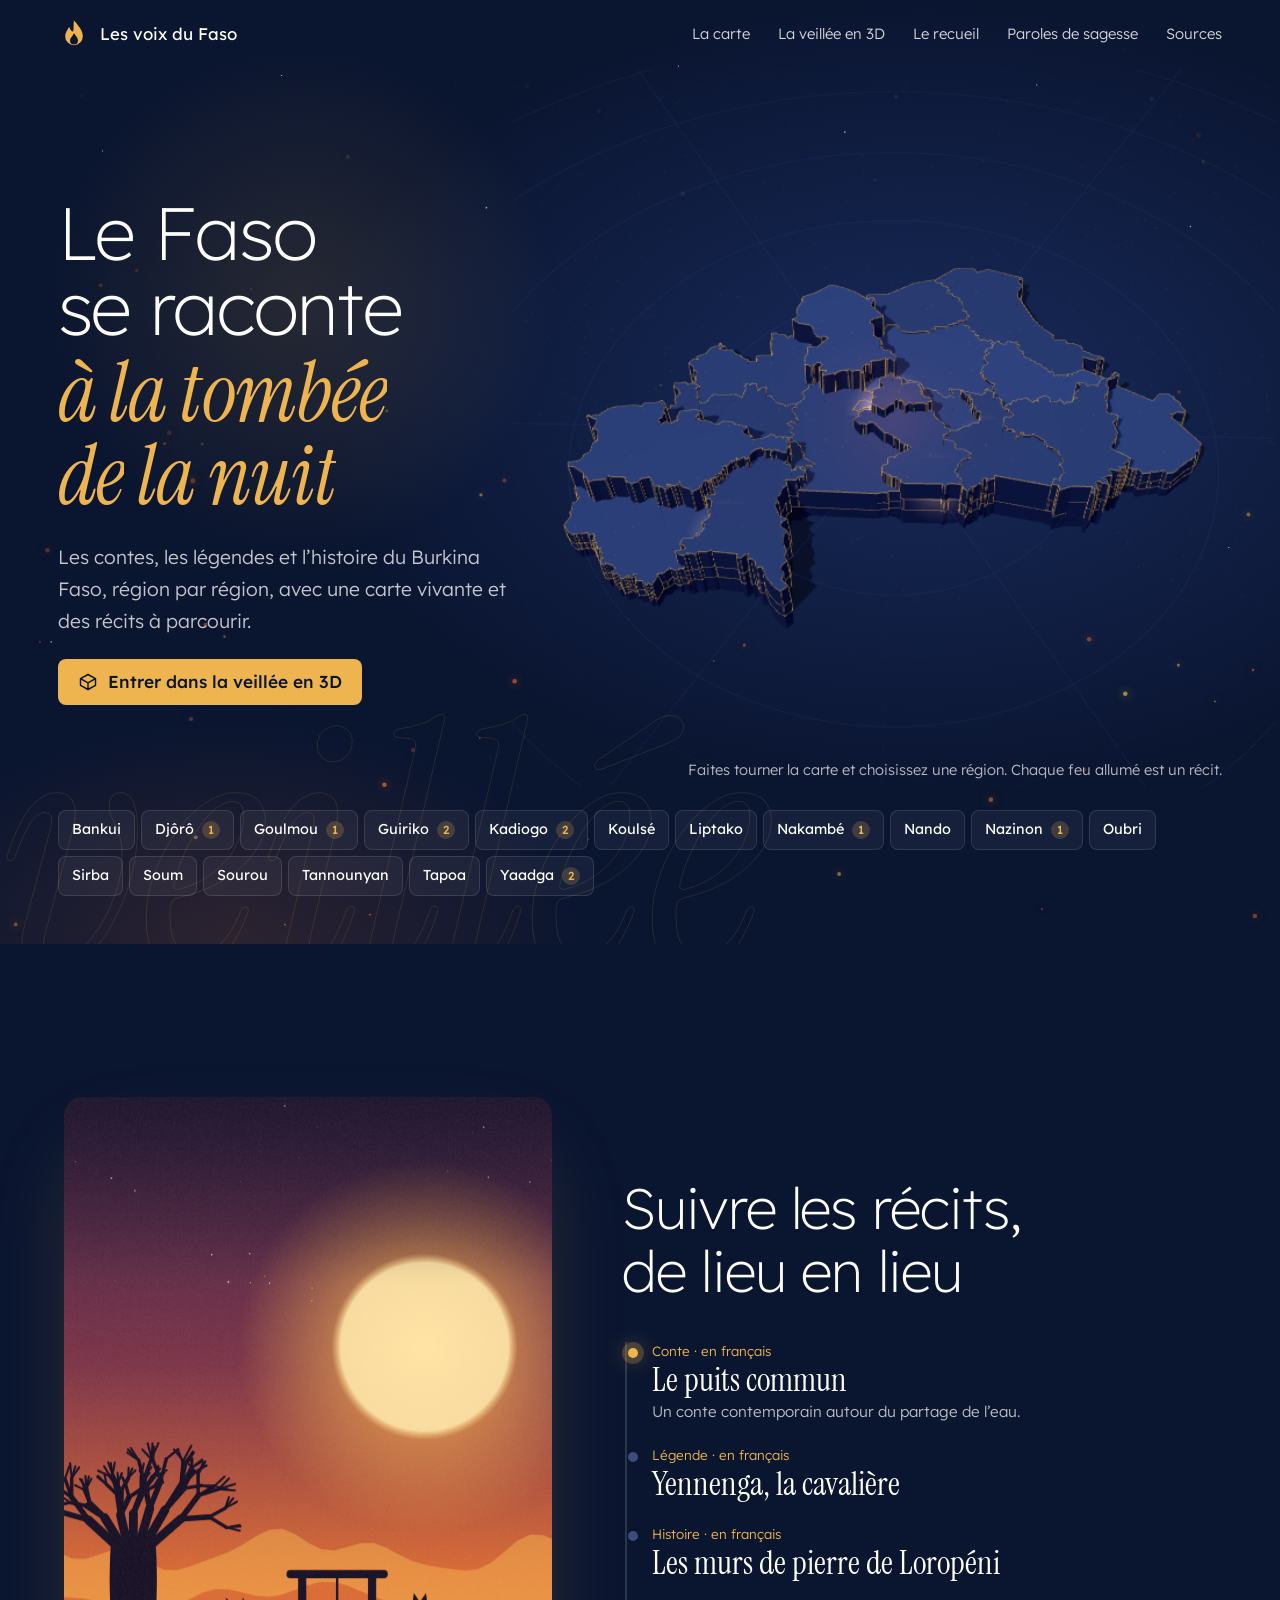
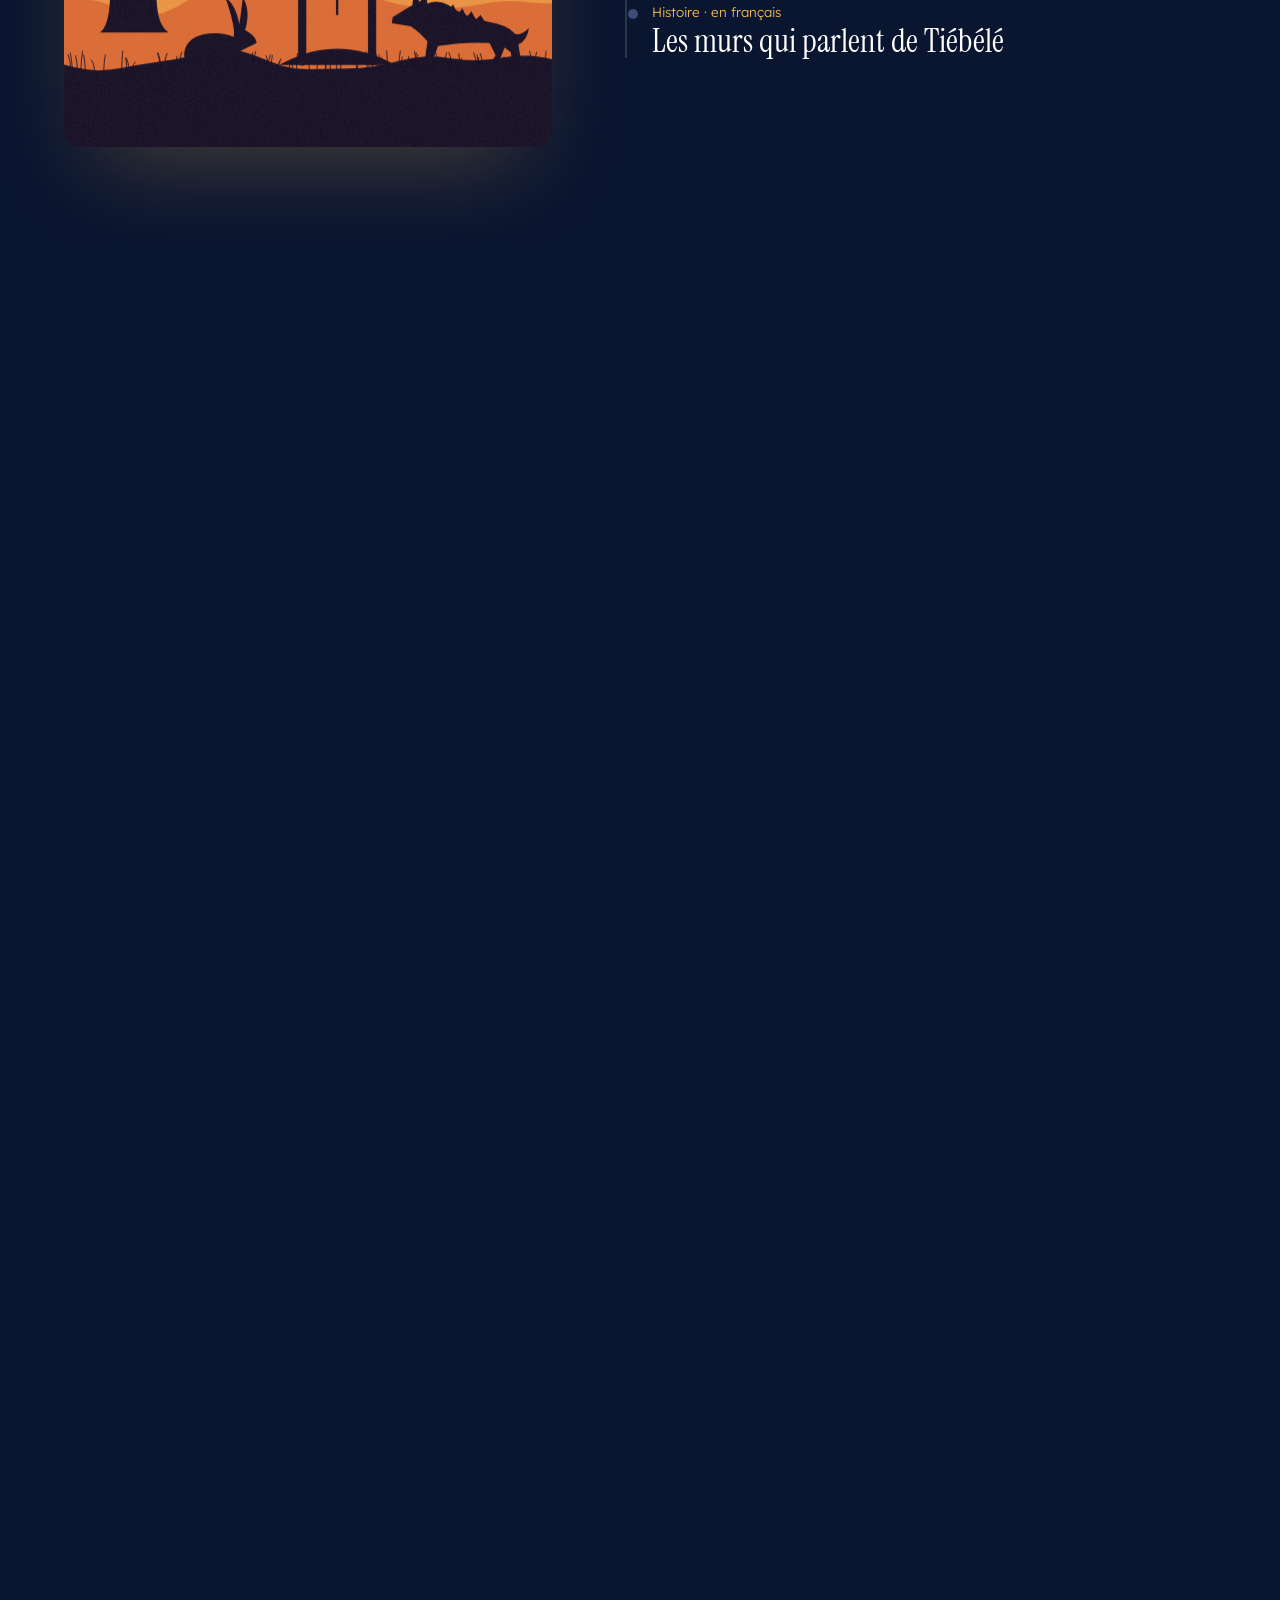
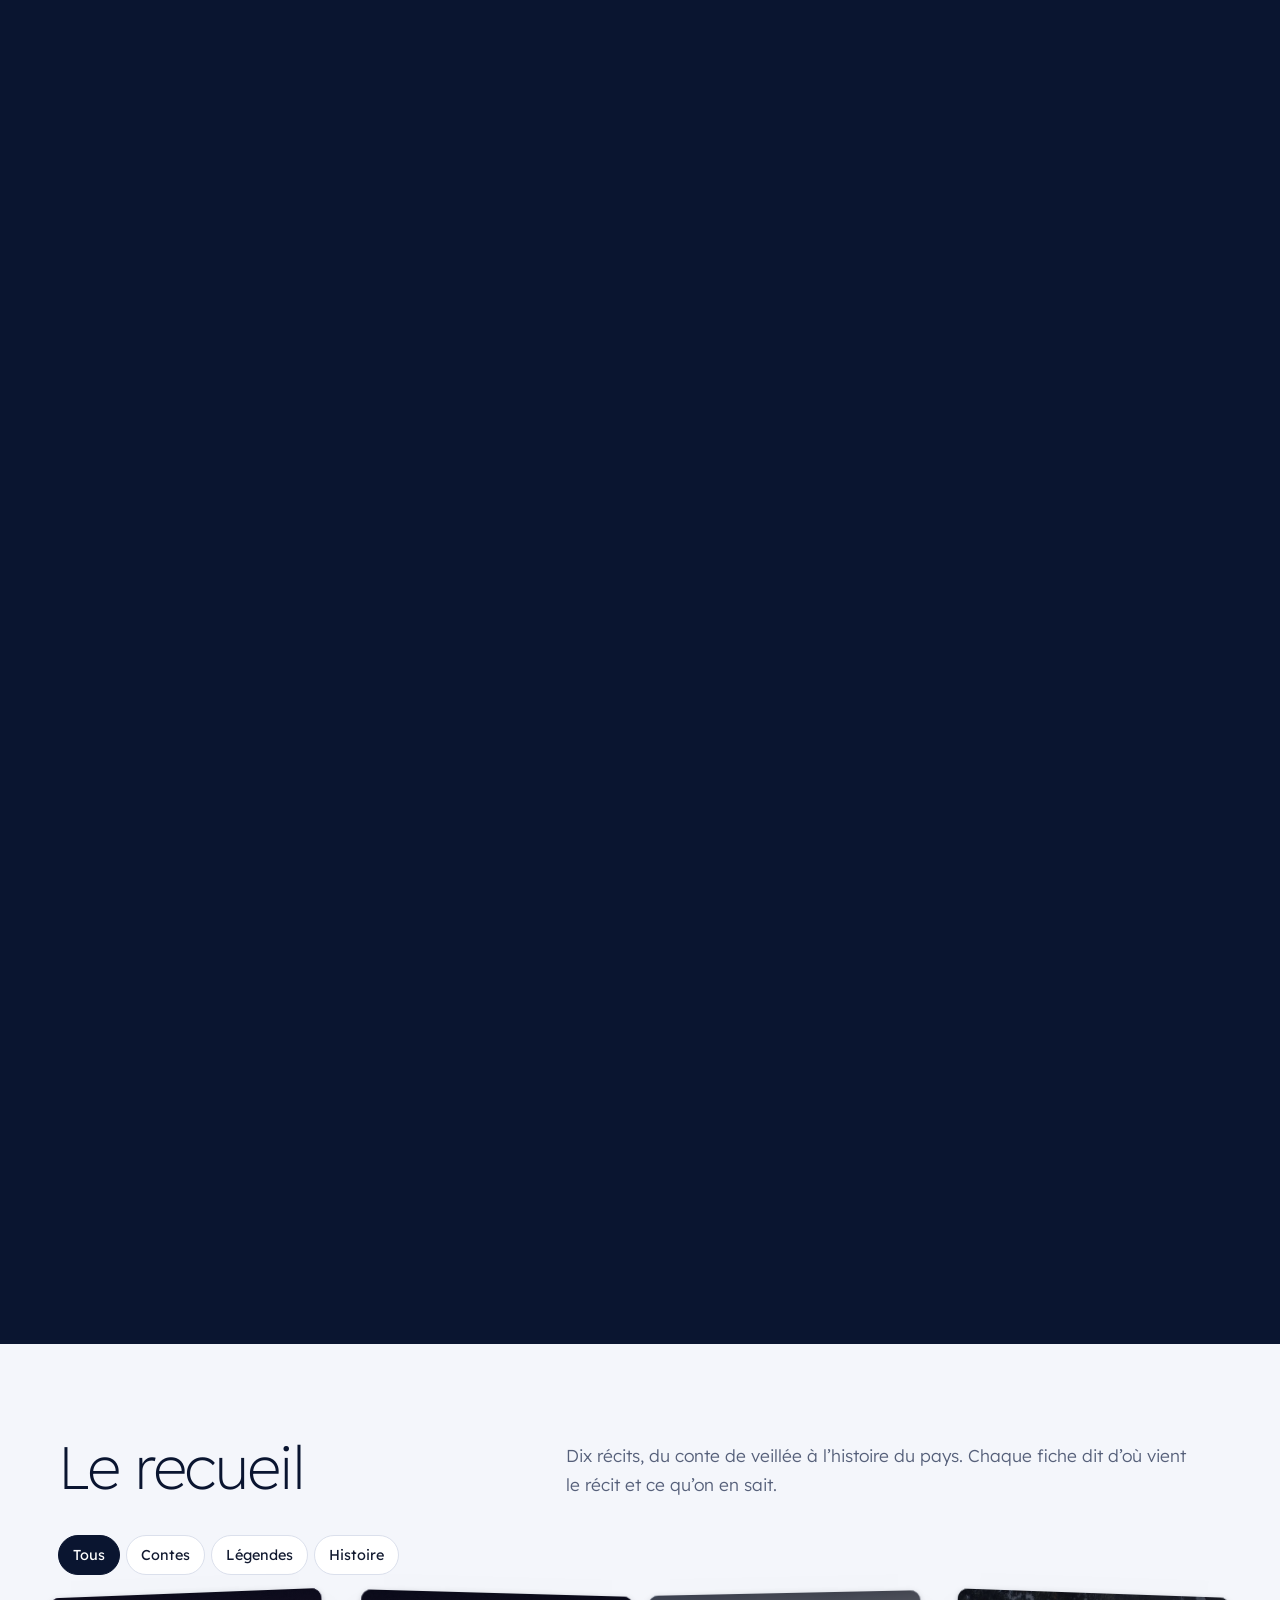
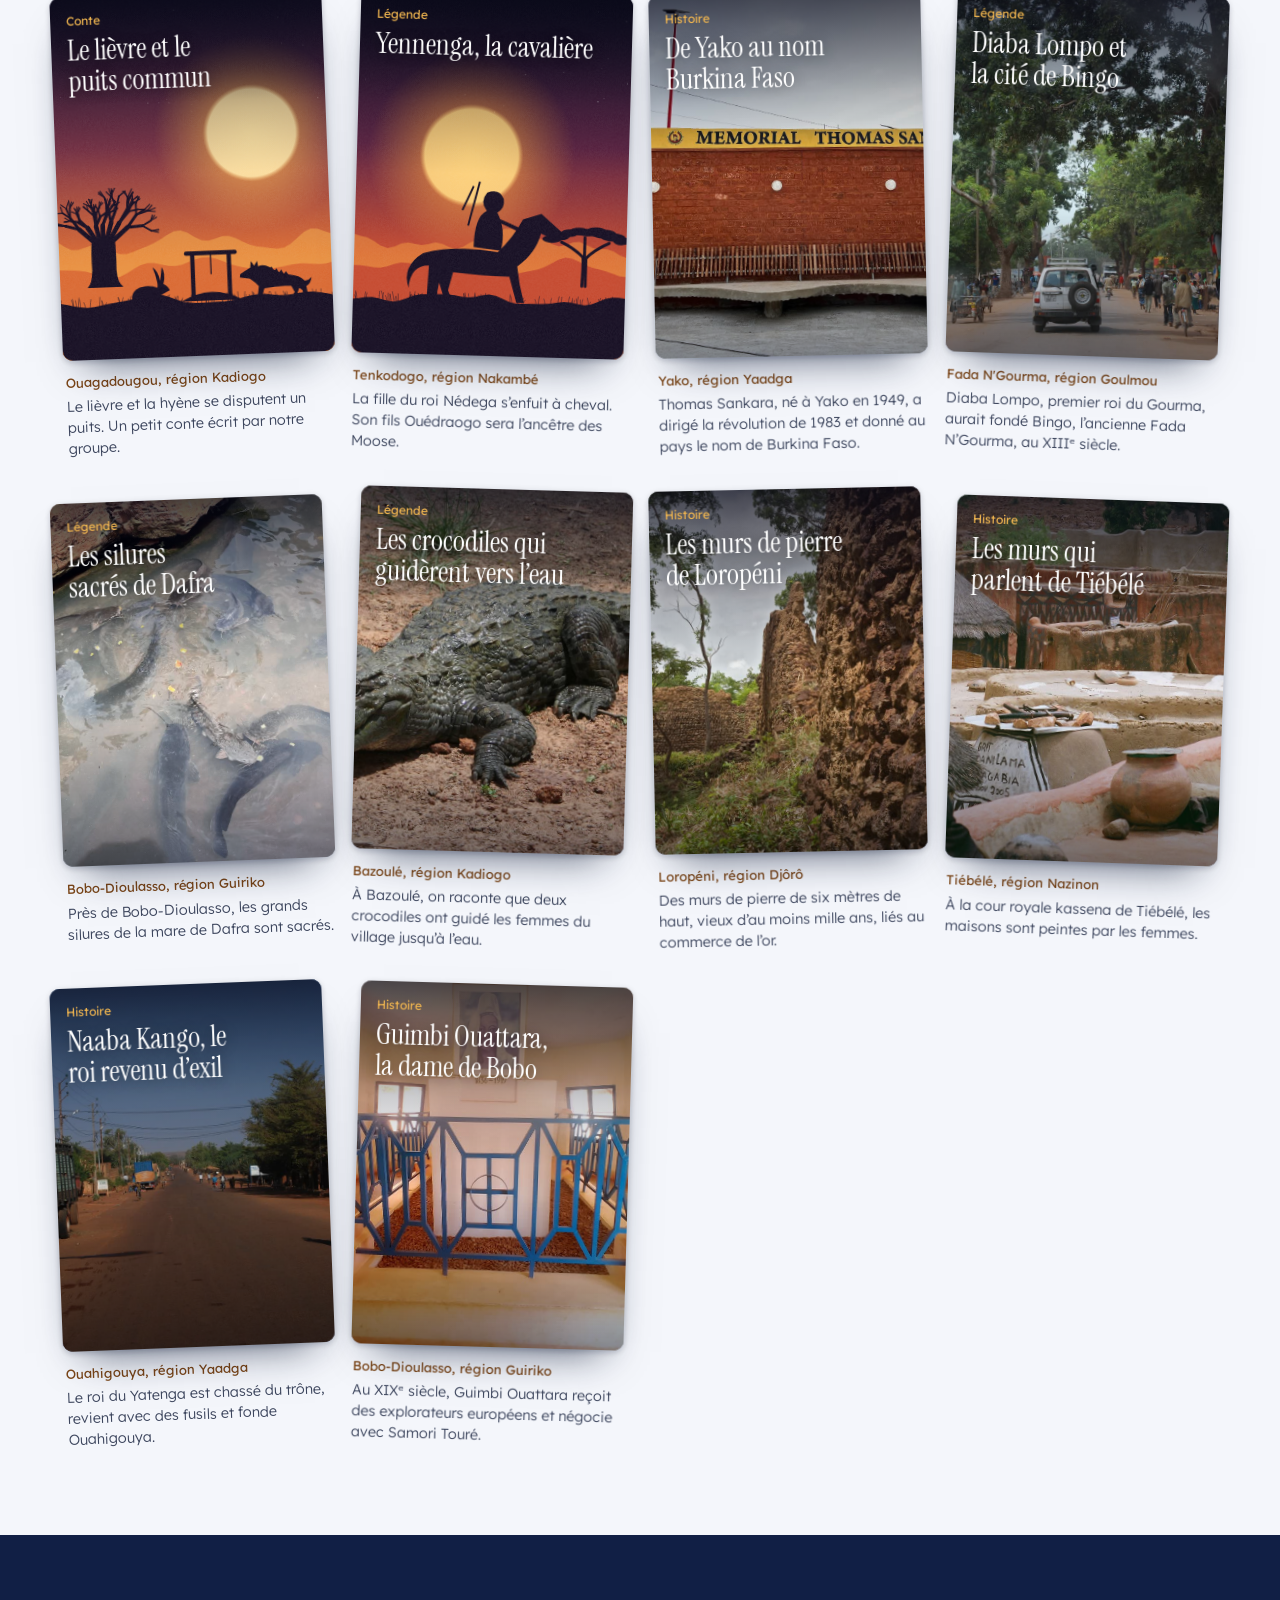
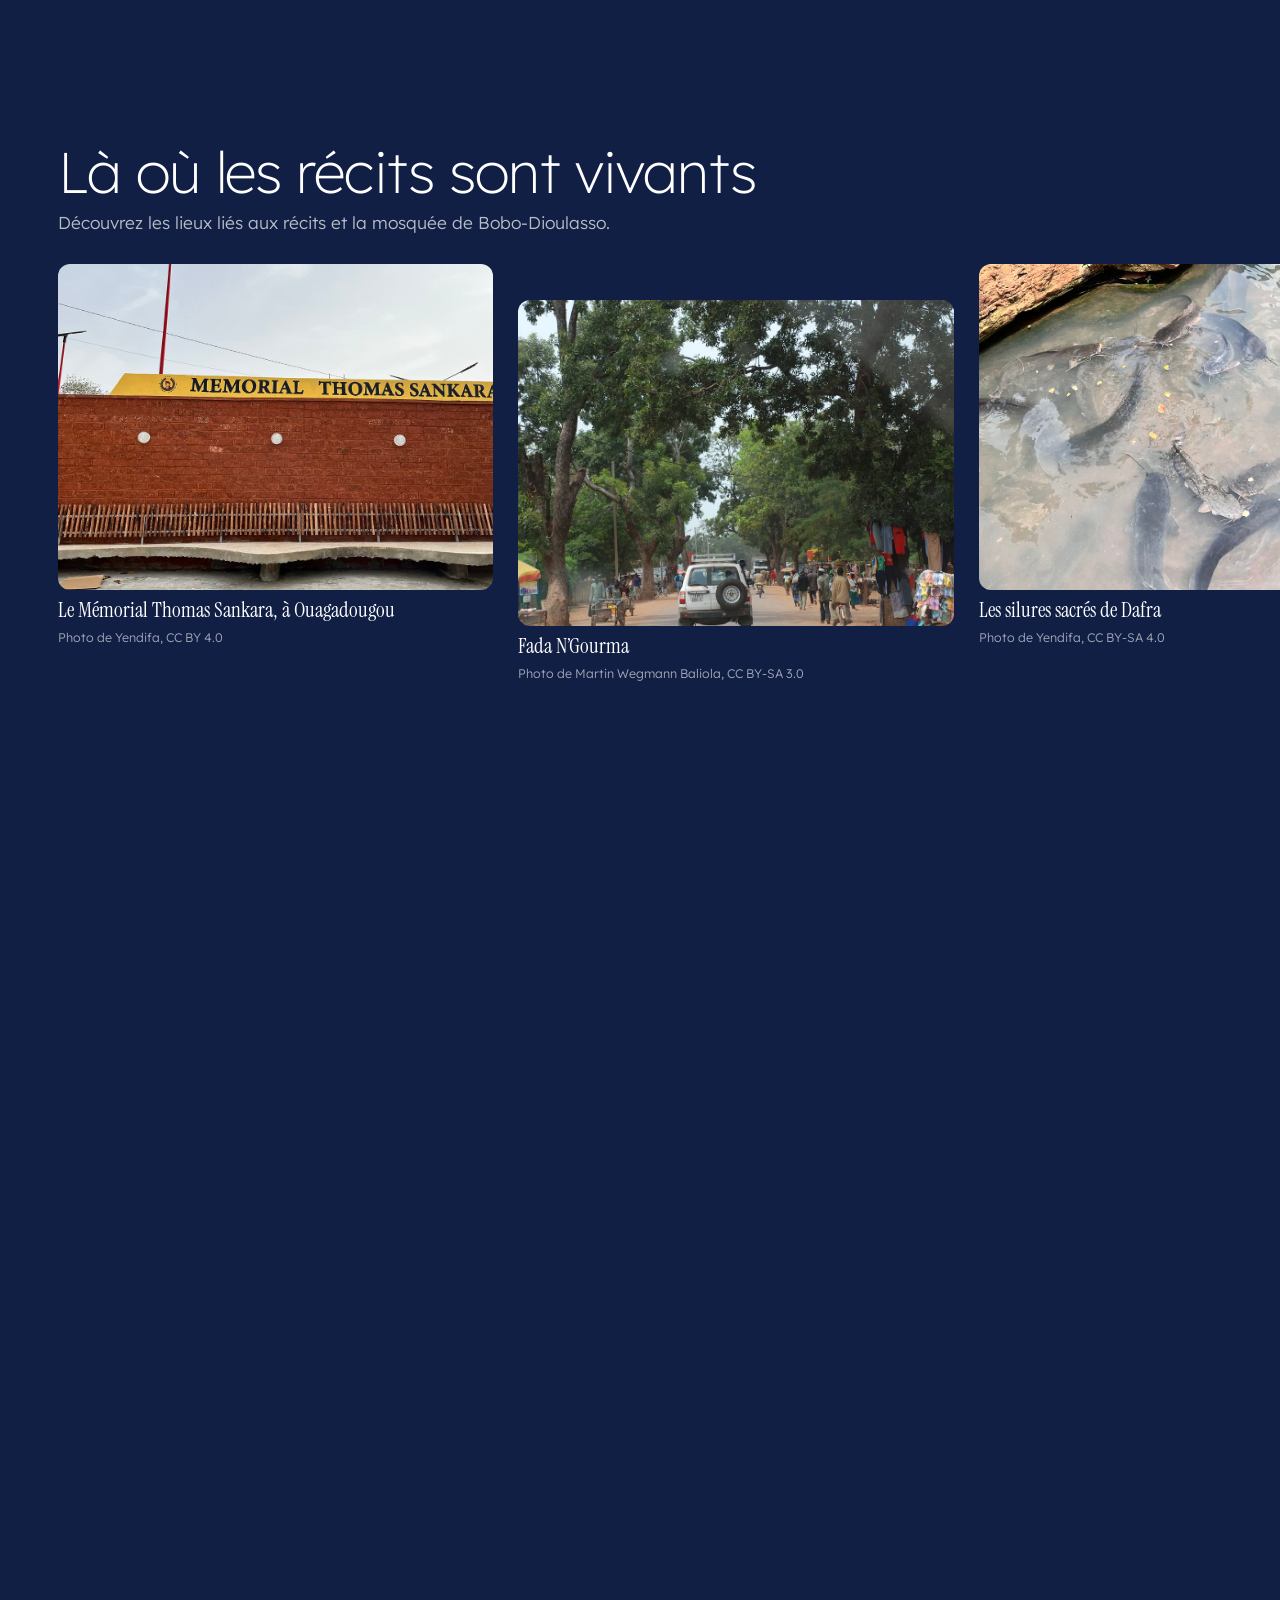
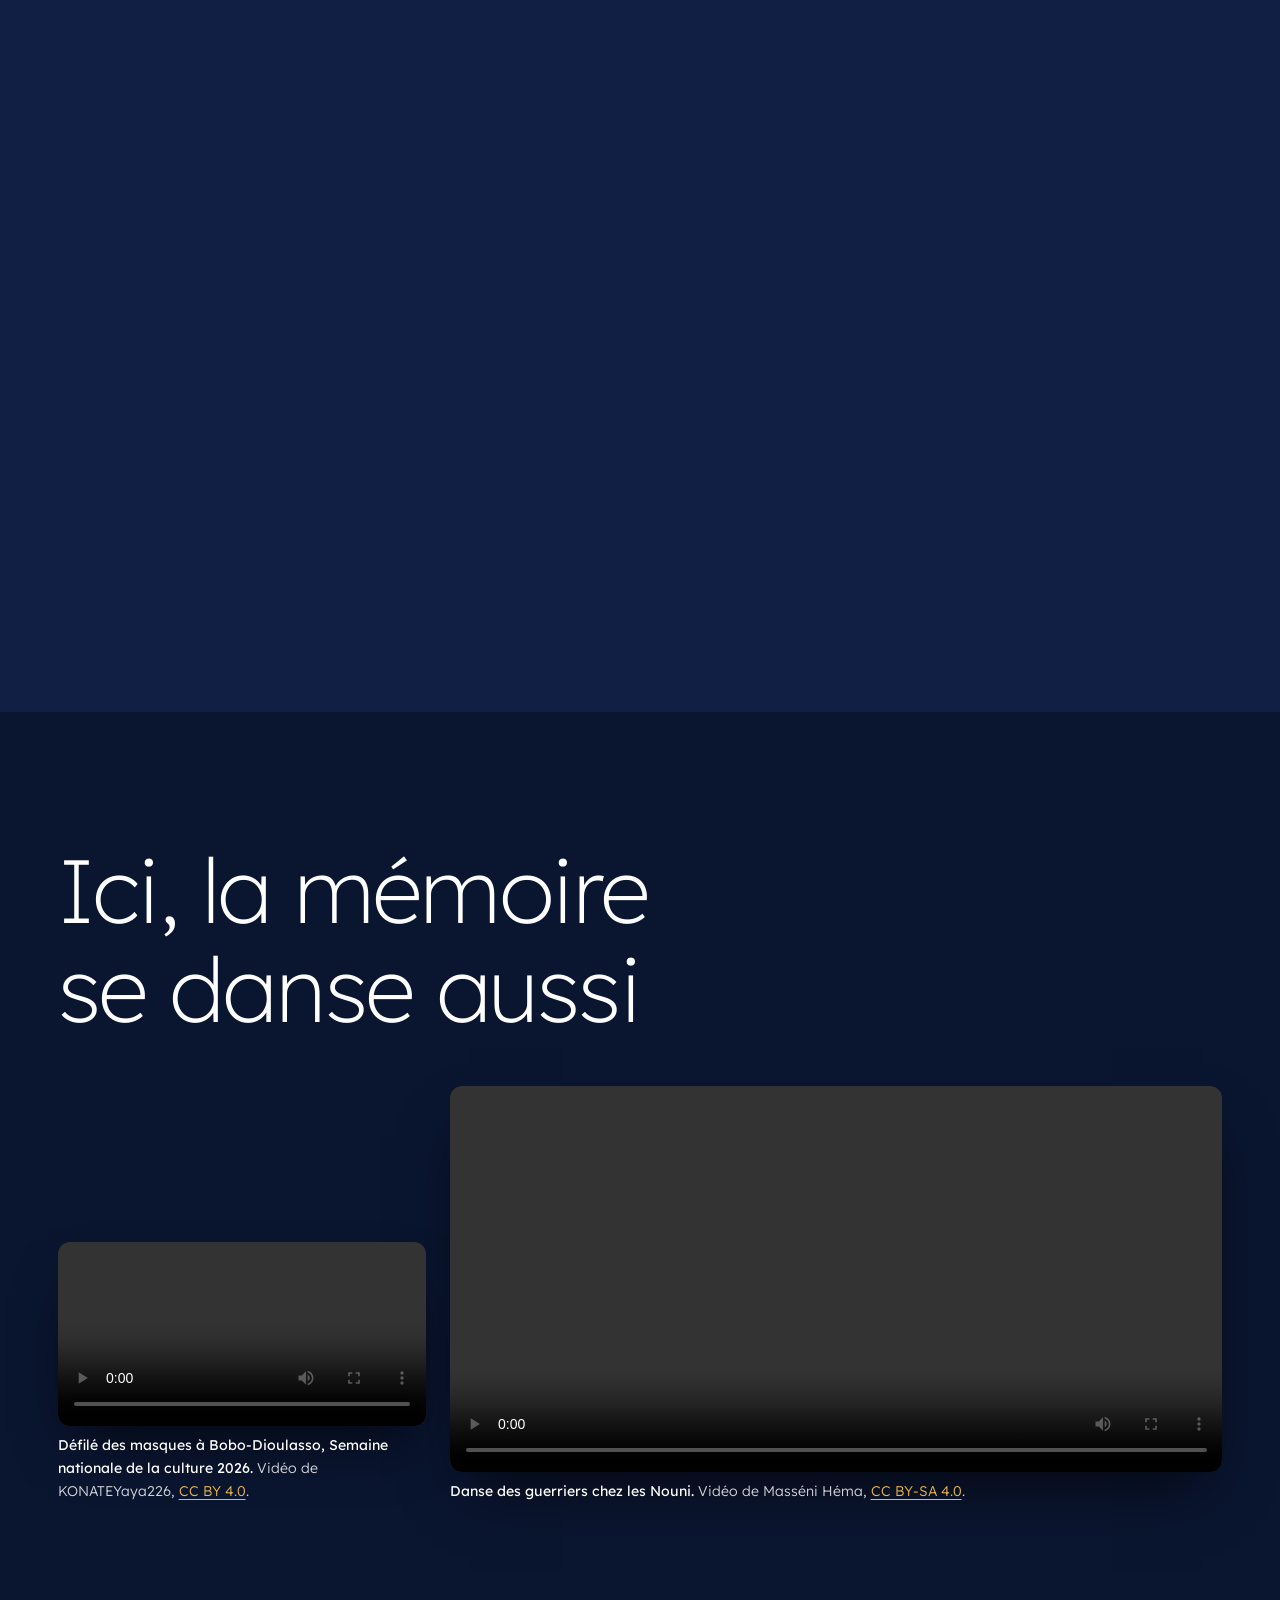
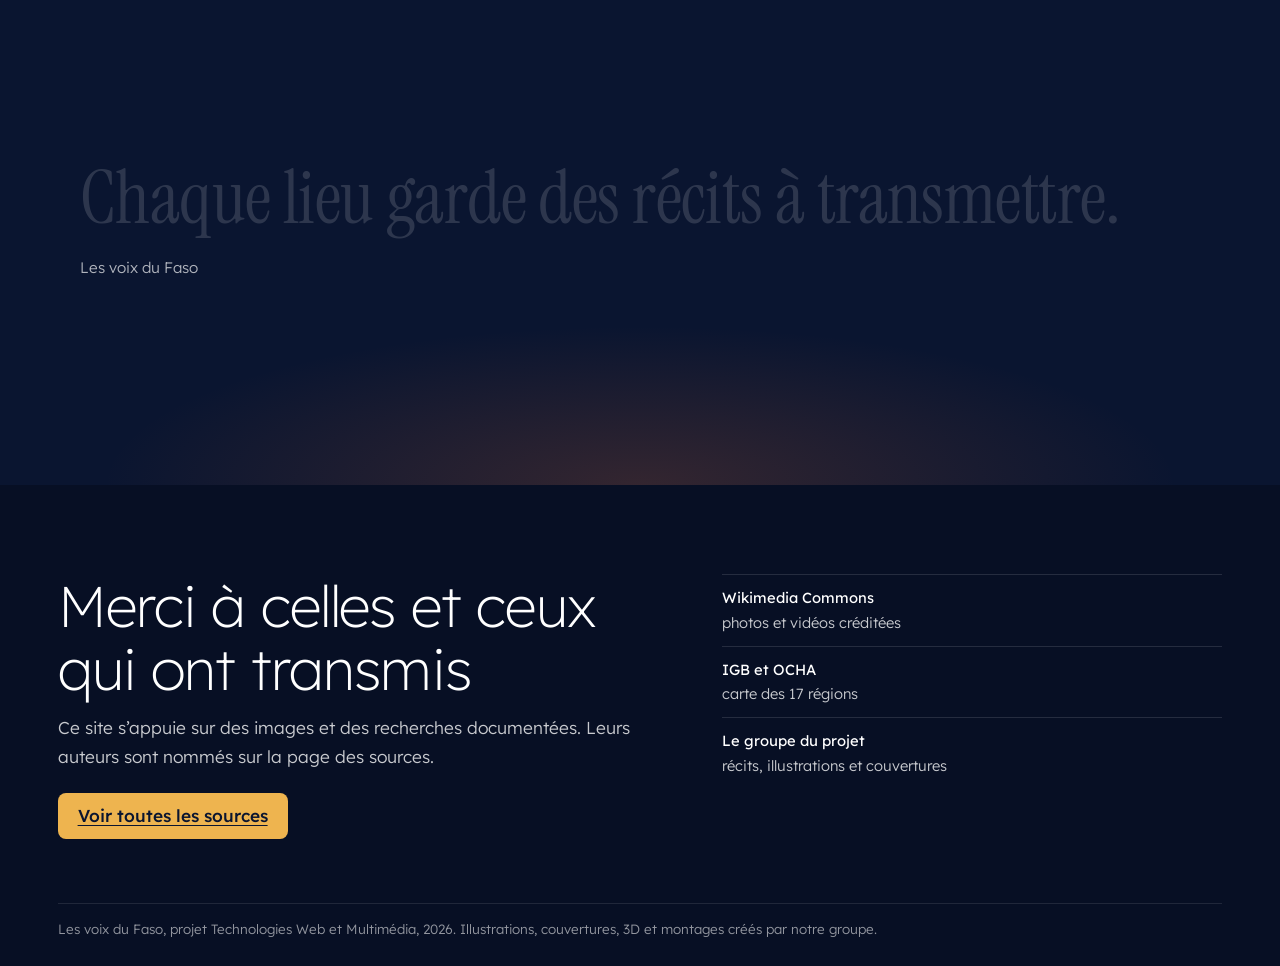
==== commit bb7aeee5: "Actualiser la sélection publique des Voix du Faso" ====
--- a/index.html
+++ b/index.html
@@ -53,7 +53,7 @@
     </a>
     <button class="menu-bouton" id="menu-bouton" type="button" aria-expanded="false" aria-controls="navigation"><span class="visuel-cache">Menu</span><i></i><i></i></button>
     <nav id="navigation" aria-label="Navigation principale">
-      <a href="#carte">La carte</a><a href="#recueil">Le recueil</a><a href="#sagesse">Paroles de sagesse</a><a href="/sources.html" data-page>Sources</a>
+      <a href="#carte">La carte</a><a href="/immersion.html" data-page>La veillée en 3D</a><a href="#recueil">Le recueil</a><a href="#sagesse">Paroles de sagesse</a><a href="/sources.html" data-page>Sources</a>
     </nav>
   </header>
 
@@ -67,7 +67,7 @@
           <h1 id="titre"><span class="ligne-titre"><span class="mot"><span>Le</span></span> <span class="mot"><span>Faso</span></span> <span class="mot"><span>se</span></span> <span class="mot"><span>raconte</span></span></span>
             <em class="ligne-titre"><span class="mot"><span>à</span></span> <span class="mot"><span>la</span></span> <span class="mot"><span>tombée</span></span> <span class="mot"><span>de</span></span> <span class="mot"><span>la</span></span> <span class="mot"><span>nuit</span></span></em></h1>
           <p class="chapeau">Les contes, les légendes et l’histoire du Burkina Faso, région par région, avec une carte vivante et des récits à parcourir.</p>
-
+          <a class="bouton feu aimant entrer-3d" href="/immersion.html" data-page><svg viewBox="0 0 24 24" aria-hidden="true"><path d="M12 3 21 8v8l-9 5-9-5V8z M3 8l9 5 9-5 M12 13v8"/></svg>Entrer dans la veillée en 3D</a>
           <div class="ecoute" id="ecoute" aria-labelledby="titre-ecoute">
             <div class="ecoute-tete">
               <p id="titre-ecoute">Écouter en</p>
@@ -80,8 +80,8 @@
         <div class="vue-carte">
           <div class="scene-carte" id="scene">
             <svg id="carte-svg" viewBox="0 0 960 690" aria-label="Carte des 17 régions du Burkina Faso ; sélection au clic ou au clavier"><g id="formes-regions"></g><g id="points-lieux"></g></svg>
-            <div class="hologramme" id="hologramme" aria-live="polite" hidden></div>
           </div>
+          <div class="hologramme" id="hologramme" aria-live="polite" hidden></div>
           <div class="carte-pied">
             <span id="info-carte">Faites tourner la carte et choisissez une région. Chaque feu allumé est un récit.</span>
             <button id="retour-carte" class="bouton fin" type="button" hidden>Revoir tout le pays</button>
@@ -110,9 +110,14 @@
 
 
     <section id="voyage" class="voyage" aria-labelledby="titre-voyage">
-    <div class="voyage-scene"><div class="voyage-images" aria-hidden="true"><img src="/couvertures/le-lievre-et-le-puits.svg" alt=""></div>
+    <div class="voyage-scene"><div class="voyage-images" aria-hidden="true"><img src="/couvertures/le-lievre-et-le-puits.svg" alt=""><img src="/couvertures/yennenga.svg" alt=""><img src="/couvertures/ruines-de-loropeni.svg" alt=""><img src="/couvertures/cour-royale-de-tiebele.svg" alt=""></div>
     <div class="voyage-texte"><h2 id="titre-voyage" data-mots>Suivre les récits, de lieu en lieu</h2>
-    <ol class="voyage-etapes" id="voyage-etapes"><li><button type="button" data-recit="le-lievre-et-le-puits"><small>En français</small><b>Le puits commun</b><span>Un conte contemporain autour du partage de l’eau.</span></button></li></ol></div></div></section>
+    <ol class="voyage-etapes" id="voyage-etapes">
+      <li><button type="button" data-recit="le-lievre-et-le-puits"><small>Conte · en français</small><b>Le puits commun</b><span>Un conte contemporain autour du partage de l’eau.</span></button></li>
+      <li><button type="button" data-recit="yennenga"><small>Légende · en français</small><b>Yennenga, la cavalière</b><span>Une légende liée à la fondation du royaume mossi.</span></button></li>
+      <li><button type="button" data-recit="ruines-de-loropeni"><small>Histoire · en français</small><b>Les murs de pierre de Loropéni</b><span>Une mémoire de pierre dans le sud-ouest du pays.</span></button></li>
+      <li><button type="button" data-recit="cour-royale-de-tiebele"><small>Histoire · en français</small><b>Les murs qui parlent de Tiébélé</b><span>Des peintures sur les murs de la cour royale.</span></button></li>
+    </ol></div></div></section>
 
     <section id="recueil" class="recueil" aria-labelledby="titre-recueil">
       <div class="recueil-tete">
--- a/style.css
+++ b/style.css
@@ -127,14 +127,14 @@
 .motion .pret-feux .marqueur.doc{animation-name:allume;animation-iteration-count:1;animation-duration:.5s;animation-delay:calc(var(--i,0)*60ms + 1s);animation-fill-mode:both;transform-box:fill-box;transform-origin:center}
 @keyframes allume{from{opacity:0;transform:scale(.4)}}
 .etiquette-lieu{font:500 15px var(--f-texte);fill:#fff;paint-order:stroke;stroke:var(--nuit);stroke-width:4px;pointer-events:none;text-anchor:middle}
-.carte-pied{display:flex;align-items:center;justify-content:flex-end;flex-wrap:wrap;gap:8px 16px;min-height:44px;font-size:.92rem;color:rgba(255,255,255,.7);text-align:right}
+.carte-pied{position:relative;z-index:1;display:flex;align-items:center;justify-content:flex-end;flex-wrap:wrap;gap:8px 16px;min-height:44px;font-size:.92rem;color:rgba(255,255,255,.7);text-align:right}
 
 /* Carte WebGL */
 .carte3d-toile{position:absolute;inset:-6% -8%;width:116%;height:112%;display:block;cursor:grab;touch-action:pan-y}
 .carte3d-toile:active{cursor:grabbing}
 .scene-carte.en-3d{perspective:none;min-height:clamp(380px,50vw,720px)}
 .scene-carte.en-3d #carte-svg{display:none}
-.scene-carte.en-3d .hologramme{z-index:6}
+
 
 /* Aperçu holographique */
 .hologramme{position:absolute;right:0;bottom:6%;width:min(310px,46%);z-index:5;color:#e6fffb;padding:16px 18px 12px;background:linear-gradient(165deg,rgba(26,52,110,.8),rgba(8,18,46,.92)),repeating-linear-gradient(0deg,rgba(142,239,227,.07) 0 1px,transparent 1px 4px);border:1px solid rgba(142,239,227,.6);border-radius:4px;box-shadow:0 0 30px rgba(142,239,227,.28),inset 0 0 30px rgba(142,239,227,.08);backdrop-filter:blur(5px);font-size:.92rem;transform-origin:50% 100%}
@@ -197,6 +197,7 @@
 .progression button.fait::before{background:var(--feu)}
 .progression button.encours::after{content:"";position:absolute;left:0;top:20px;height:3px;border-radius:2px;width:var(--avance,0%);background:var(--feu)}
 .commandes{display:flex;flex-wrap:wrap;align-items:center;gap:8px}
+.erreur-voix{margin:8px 0 0;color:#f6c568;font-size:.92rem}
 .commande{display:inline-flex;align-items:center;gap:8px;min-height:44px;padding:0 15px;border:1px solid rgba(255,255,255,.24);border-radius:8px;font-size:.92rem;font-weight:400;transition:transform .14s ease,background-color .18s ease,color .18s ease,opacity .18s ease}
 .commande:active{transform:scale(.97)}
 .commande svg{width:16px;height:16px;fill:currentColor}
@@ -497,6 +498,7 @@
 .hud-titre b{display:block;font:400 1.35rem/1.1 var(--f-titre)}.hud-titre small{font-size:.78rem;color:var(--feu)}
 .hud-avancer{left:50%;bottom:calc(28px + env(safe-area-inset-bottom));transform:translateX(-50%);padding:0 26px;height:58px;border-radius:29px;background:rgba(238,180,79,.92);color:var(--nuit);font-weight:500;touch-action:none;user-select:none}
 .hud-phrase{position:absolute;left:50%;bottom:calc(32px + env(safe-area-inset-bottom));transform:translateX(-50%);width:min(820px,90vw);text-align:center;text-shadow:0 2px 12px #000,0 0 3px #000}
+.hud-erreur{position:absolute;top:76px;left:50%;transform:translateX(-50%);width:min(620px,88vw);padding:12px 18px;border-radius:10px;background:rgba(8,14,44,.92);color:#fff;text-align:center;box-shadow:0 0 0 1px var(--feu)}
 .hud-phrase p{margin:0;text-wrap:balance}
 #hud-original{color:#eeb44f;font:400 clamp(.92rem,.84rem + .35vw,1.14rem)/1.34 var(--f-langue)}
 #hud-francais{margin-top:4px;color:#fff;font:400 clamp(1rem,.9rem + .5vw,1.3rem)/1.36 var(--f-texte)}
@@ -546,6 +548,11 @@
   html{scroll-behavior:auto}
   .balayage-ecran,.braises,.lueur{display:none}
   .voyage{height:auto}.voyage-scene{position:static;height:auto}.voyage-images img:not(:first-child){display:none}
+  html[data-public="oui"] .voyage-images{display:grid;grid-template-columns:repeat(2,minmax(0,1fr));gap:8px;box-shadow:none;overflow:visible}
+  html[data-public="oui"] .voyage-images img:not(:first-child){display:block}
+  html[data-public="oui"] .voyage-images img{position:static;aspect-ratio:3/4;height:auto;clip-path:none!important;transform:none!important;border-radius:8px}
+  html[data-public="oui"] .voyage-etapes li{opacity:1;transform:none}
+  html[data-public="oui"] .voyage-etapes span{max-height:none}
   .lieux-epingle{position:static;height:auto}.lieux-rail{width:auto;overflow-x:auto}
   *,*::before,*::after{animation:none!important;transition-duration:.01ms!important}
 }
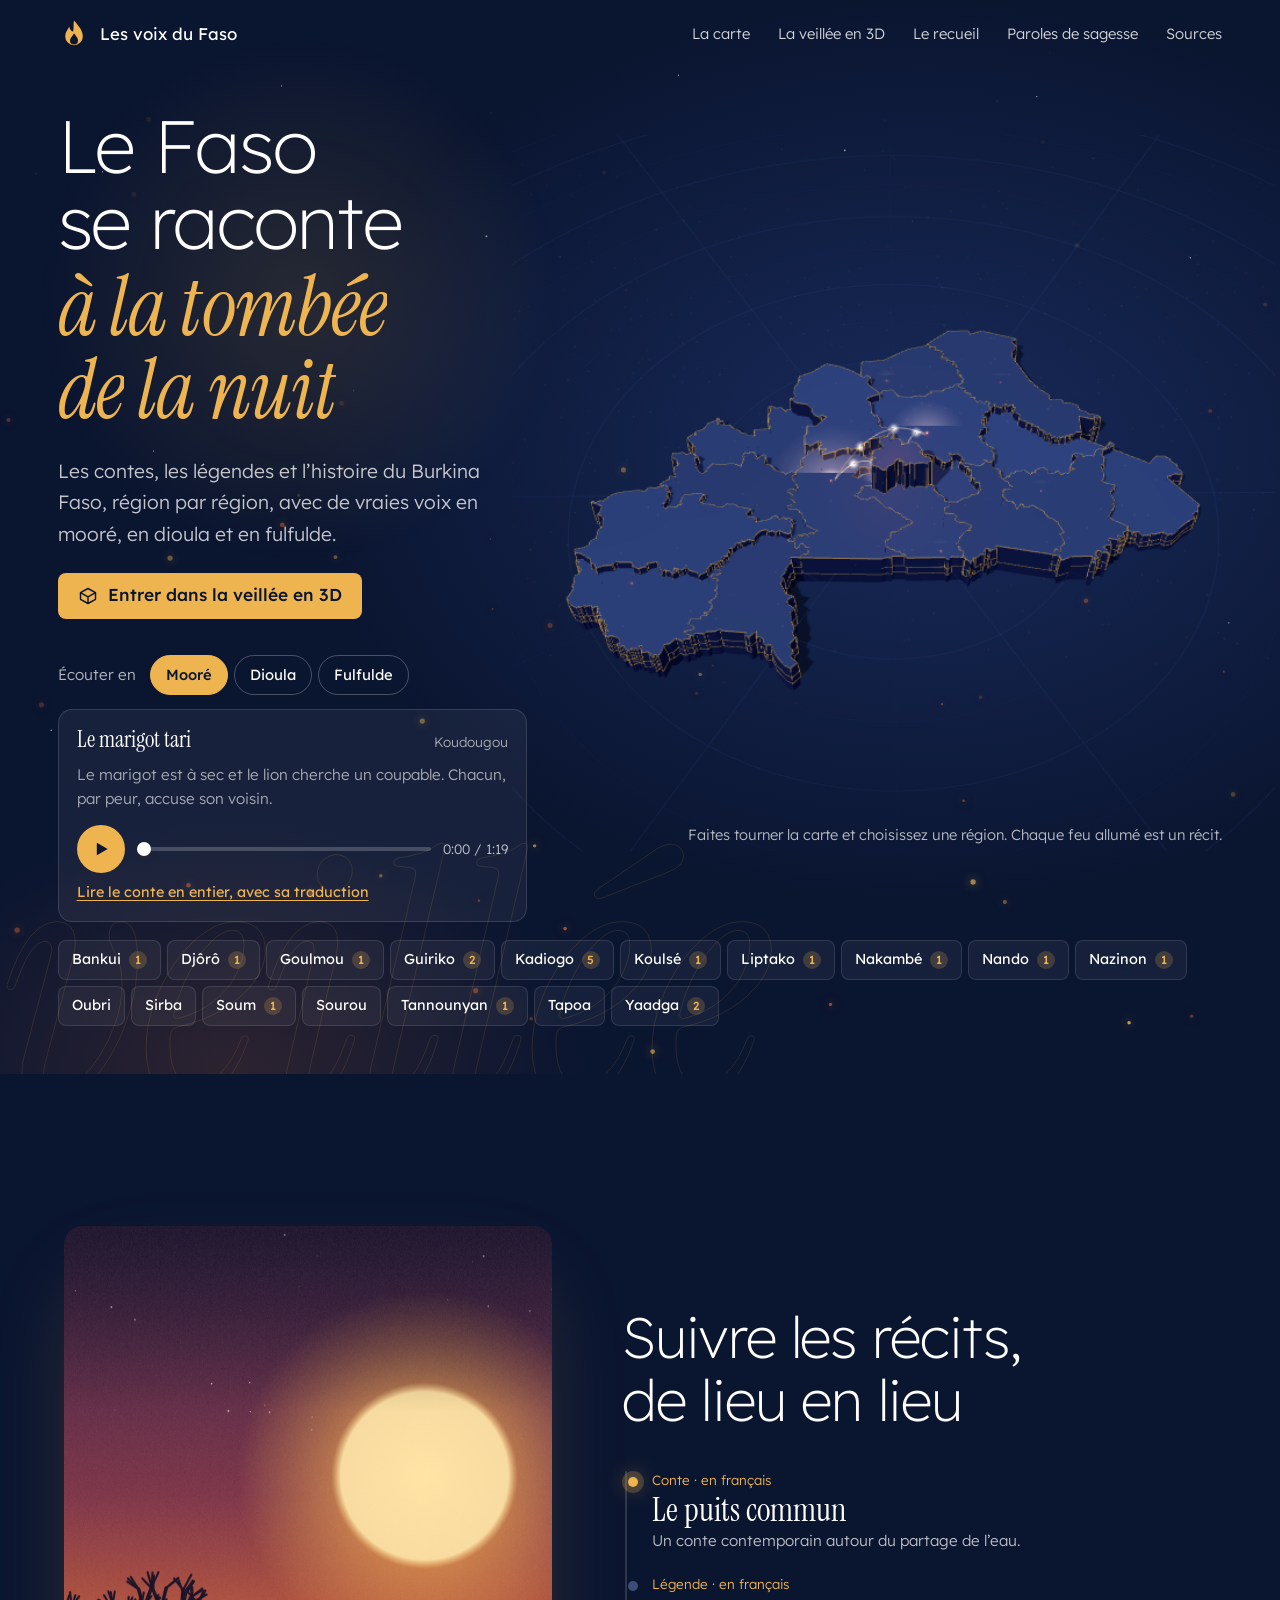
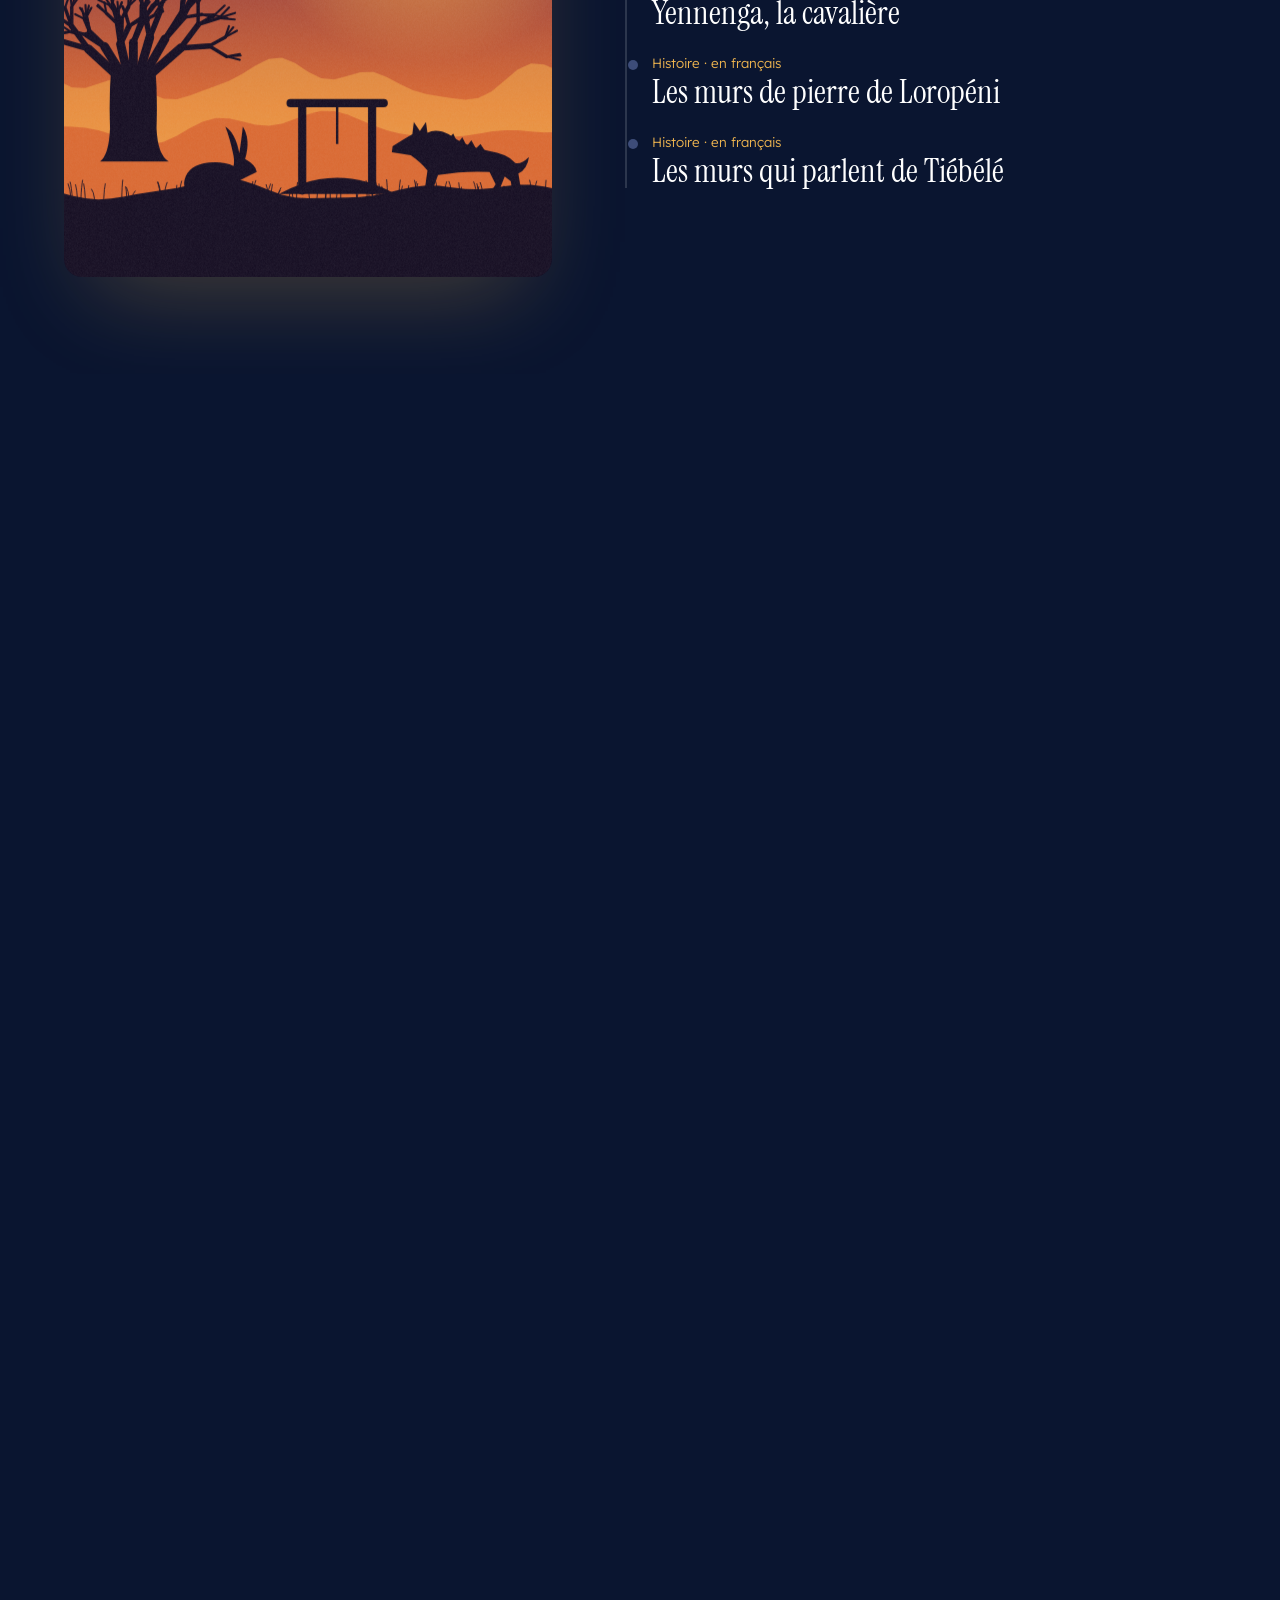
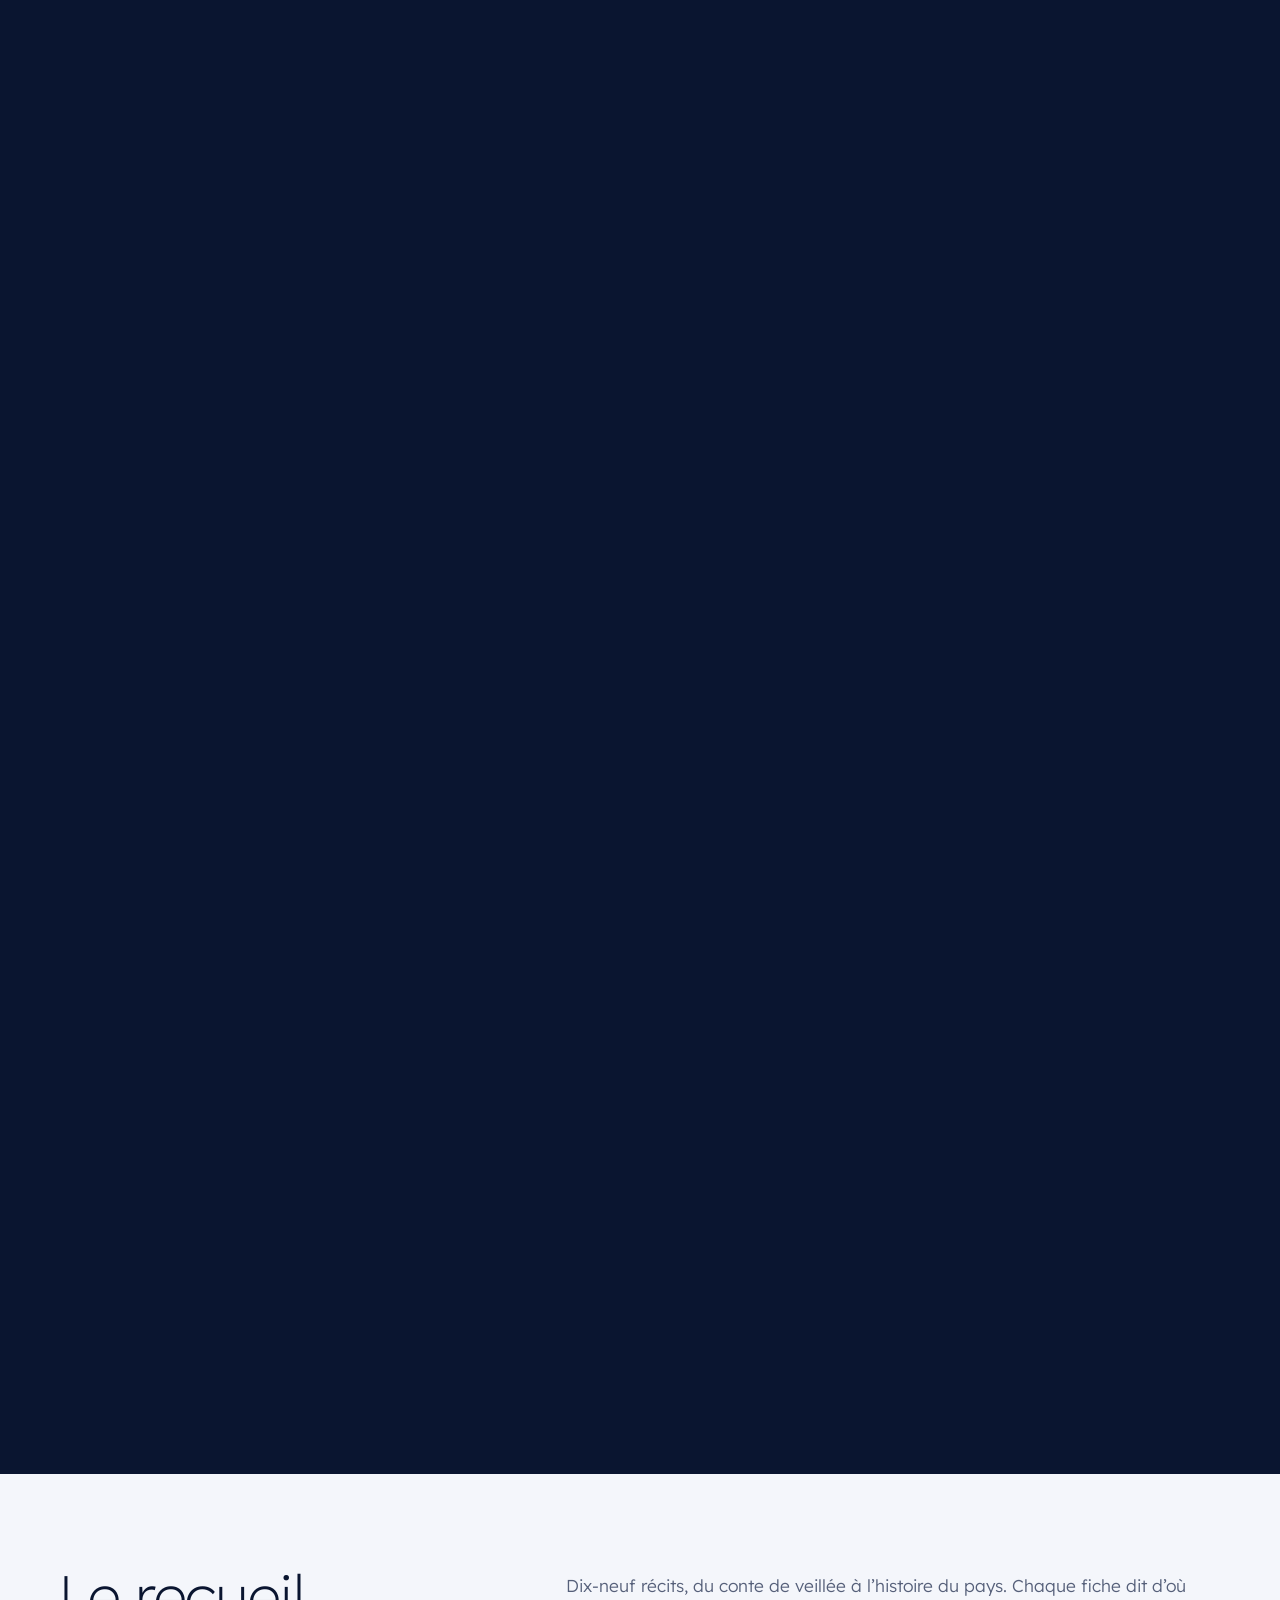
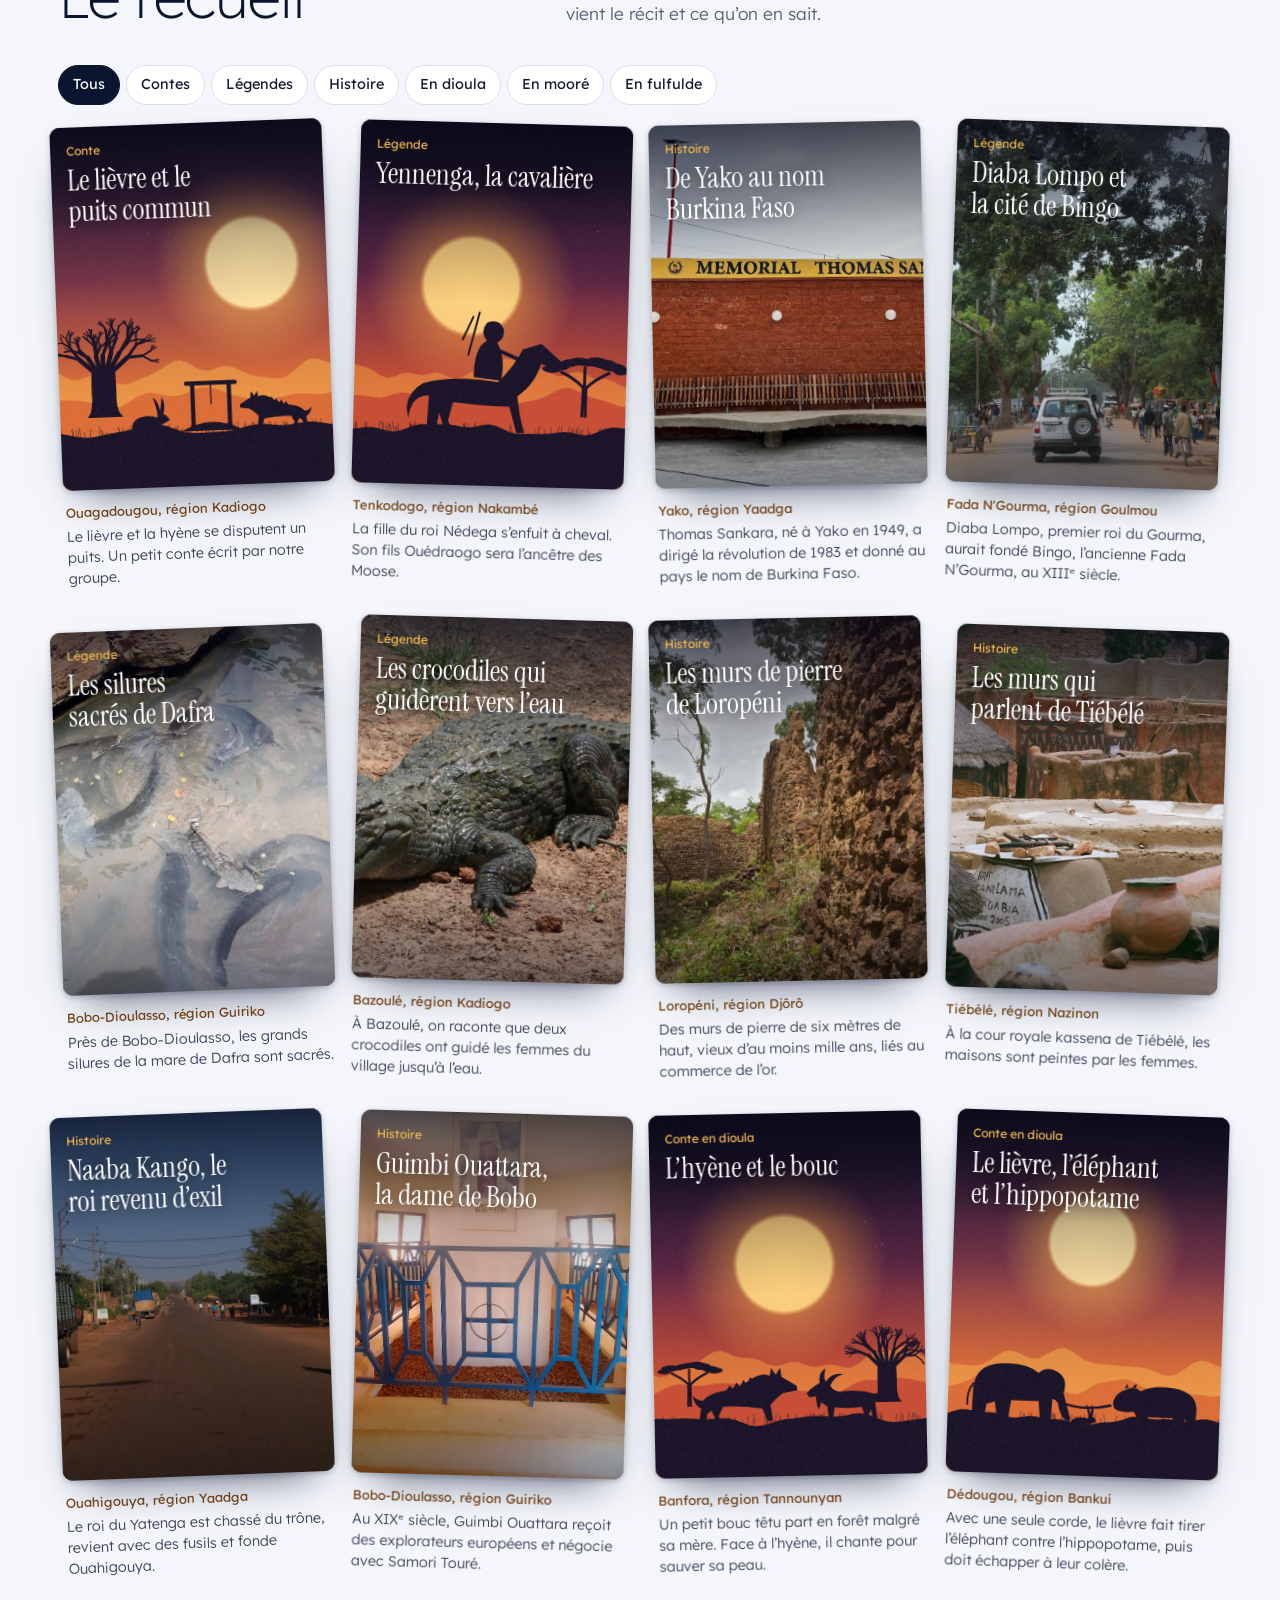
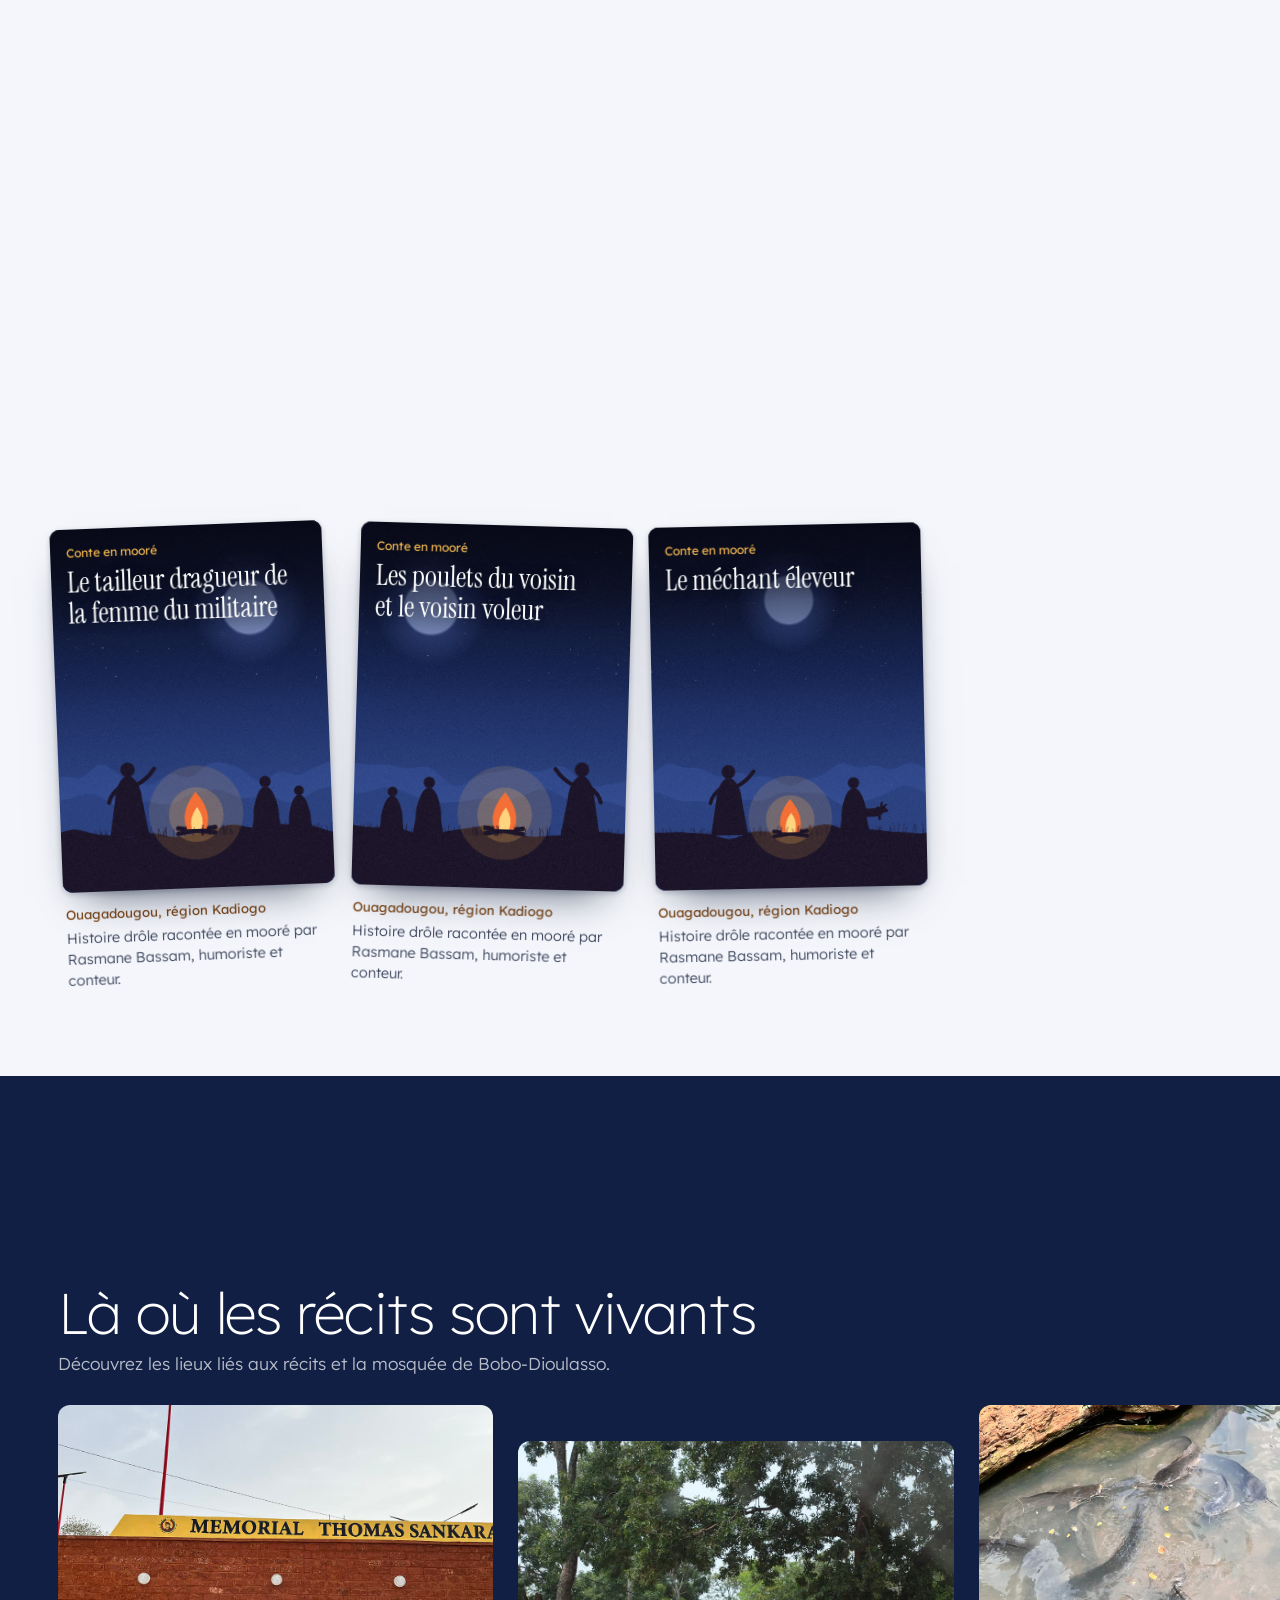
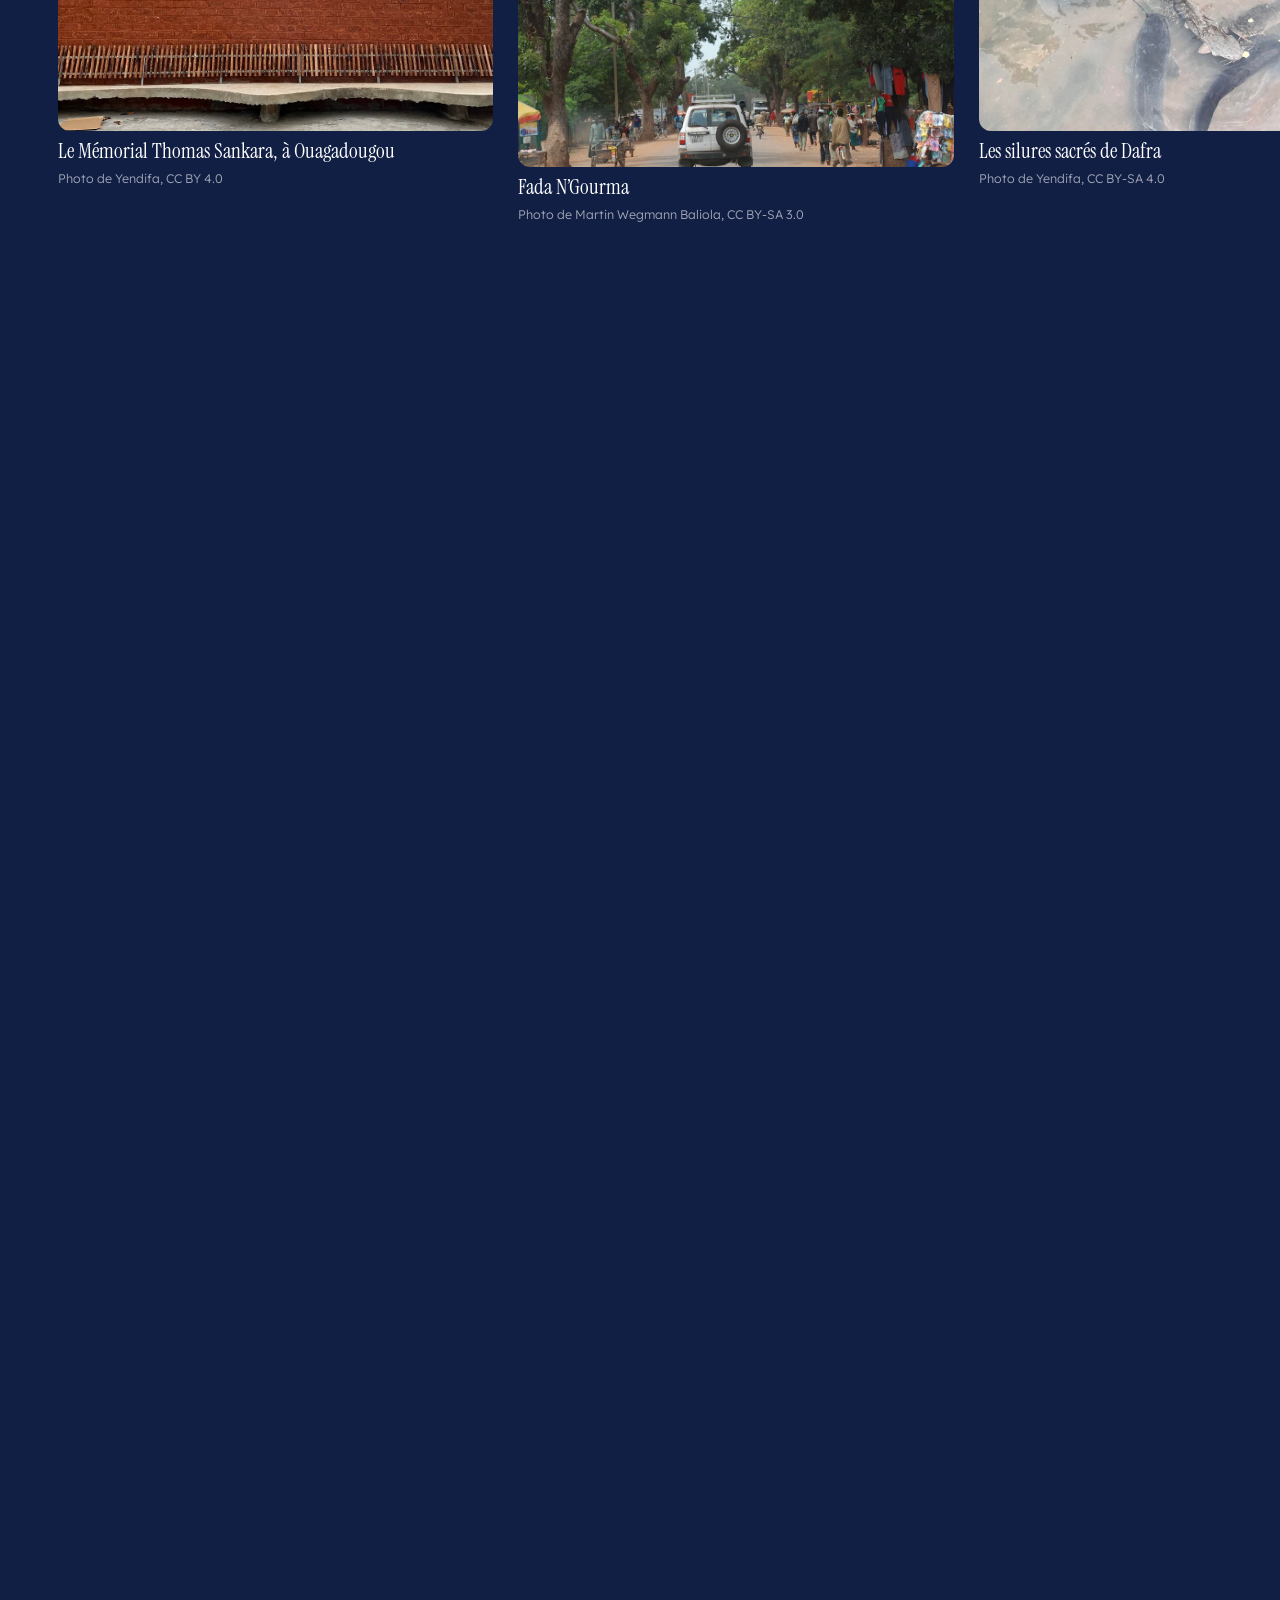
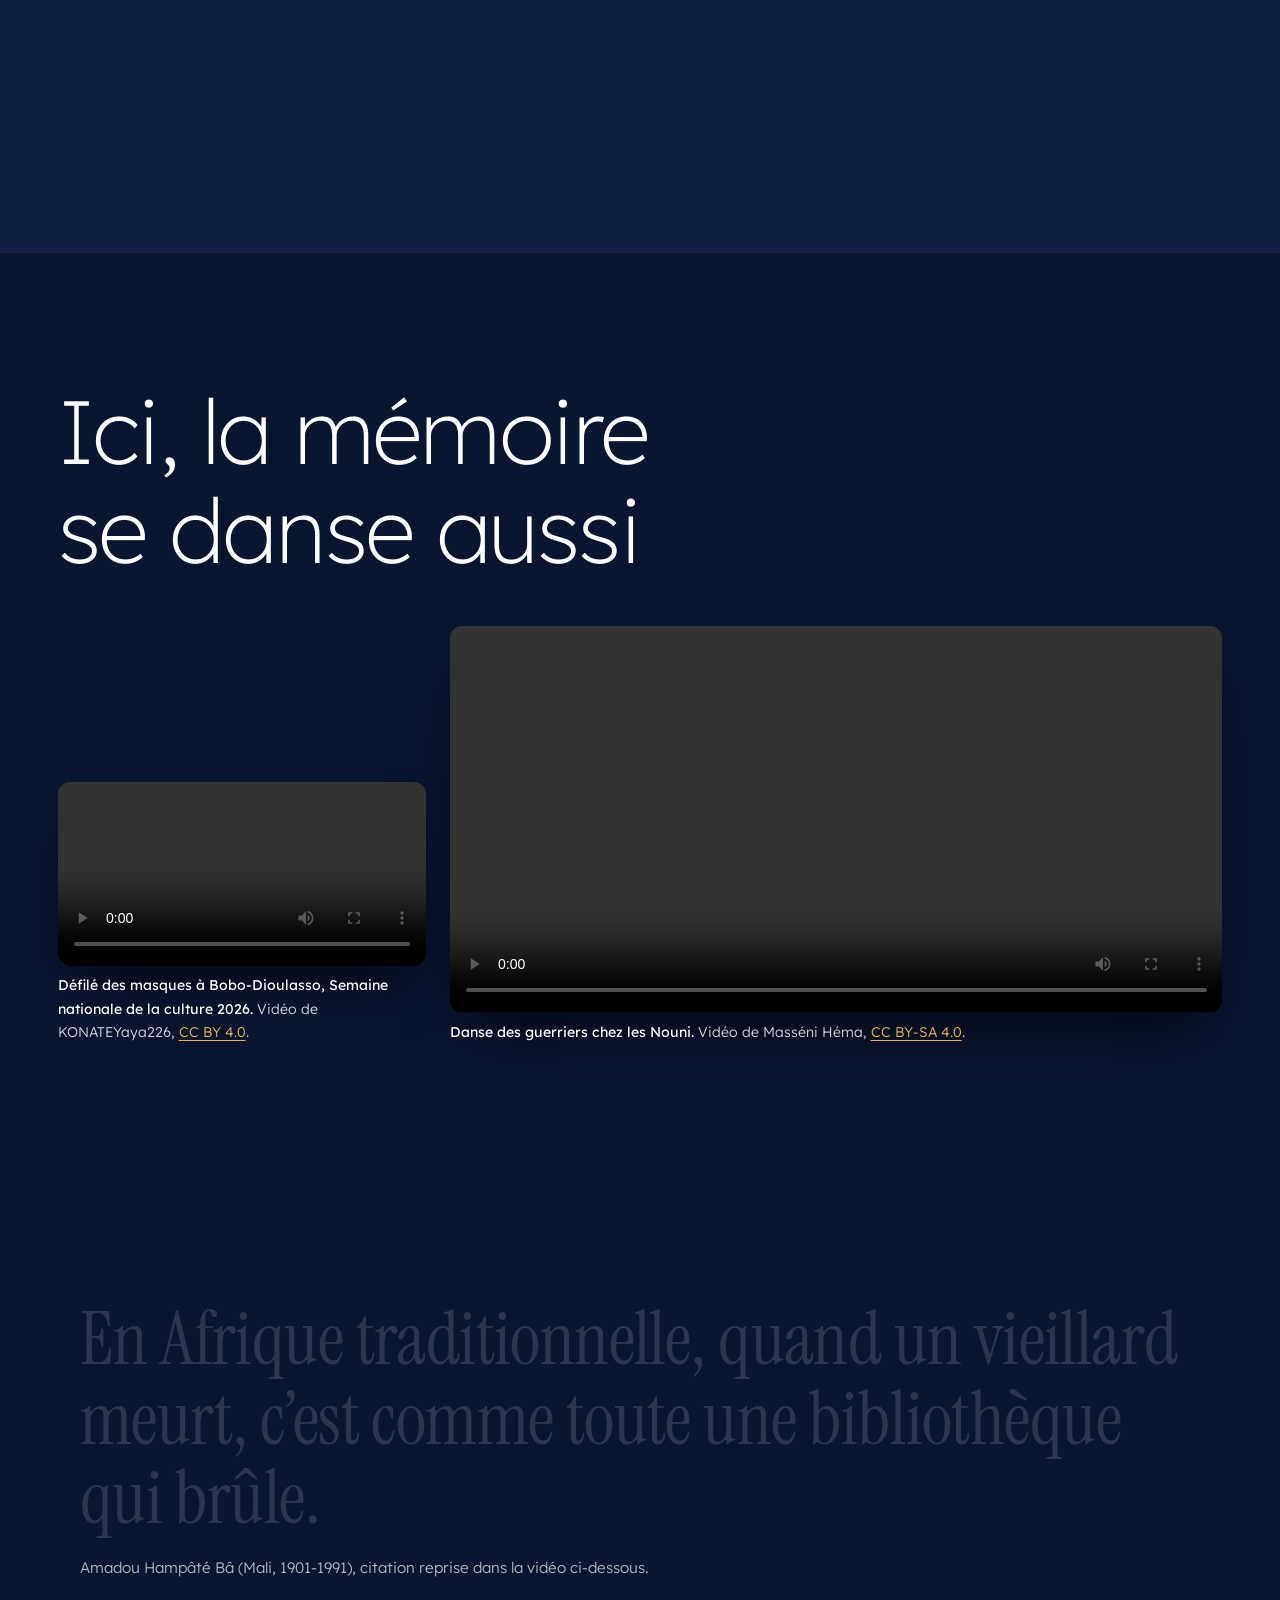
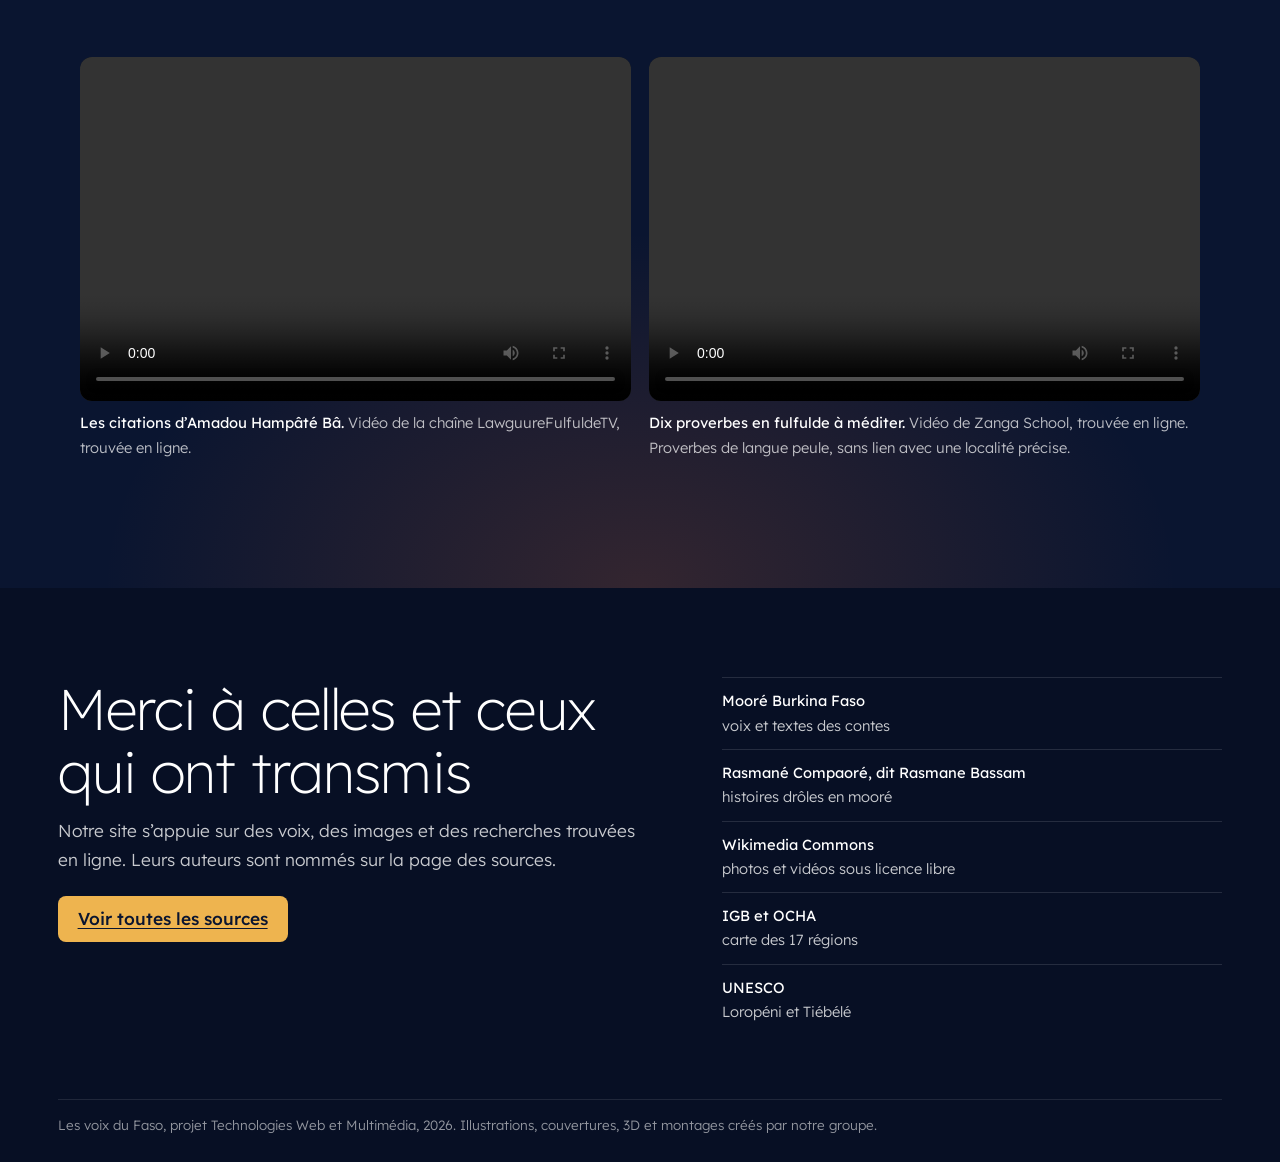
==== commit 7455524c: "Actualiser la sélection publique des Voix du Faso" ====
--- a/index.html
+++ b/index.html
@@ -5,7 +5,7 @@
   <meta name="viewport" content="width=device-width, initial-scale=1">
   <meta name="theme-color" content="#0a1530">
   <title>Les voix du Faso : Contes, légendes et mémoires du Burkina Faso</title>
-  <meta name="description" content="Carte interactive des contes, légendes et récits historiques du Burkina Faso : 17 régions, 47 chefs-lieux, récits illustrés et carte interactive.">
+  <meta name="description" content="Carte interactive des contes, légendes et récits historiques du Burkina Faso : 17 régions, 47 chefs-lieux, récits illustrés et contes à écouter en mooré, dioula et fulfulde.">
   <link rel="icon" href="/favicon.svg" type="image/svg+xml">
   <link rel="preconnect" href="https://fonts.googleapis.com">
   <link rel="preconnect" href="https://fonts.gstatic.com" crossorigin>
@@ -39,7 +39,7 @@
     <div class="rideau"><i></i><i></i><i></i><i></i><i></i></div>
     <div class="chargement-contenu">
       <p class="chargement-nom"><span class="fantome">Les voix du Faso</span><span class="rempli">Les voix du Faso</span></p>
-      <p class="chargement-etape"><span id="chargement-compteur">000</span> <span id="chargement-mot">Faso</span></p>
+      <p class="chargement-etape"><span id="chargement-compteur">000</span> <span id="chargement-mot">Mooré</span></p>
     </div>
   </div>
 
@@ -66,7 +66,7 @@
         <div class="veillee-texte">
           <h1 id="titre"><span class="ligne-titre"><span class="mot"><span>Le</span></span> <span class="mot"><span>Faso</span></span> <span class="mot"><span>se</span></span> <span class="mot"><span>raconte</span></span></span>
             <em class="ligne-titre"><span class="mot"><span>à</span></span> <span class="mot"><span>la</span></span> <span class="mot"><span>tombée</span></span> <span class="mot"><span>de</span></span> <span class="mot"><span>la</span></span> <span class="mot"><span>nuit</span></span></em></h1>
-          <p class="chapeau">Les contes, les légendes et l’histoire du Burkina Faso, région par région, avec une carte vivante et des récits à parcourir.</p>
+          <p class="chapeau">Les contes, les légendes et l’histoire du Burkina Faso, région par région, avec de vraies voix en mooré, en dioula et en fulfulde.</p>
           <a class="bouton feu aimant entrer-3d" href="/immersion.html" data-page><svg viewBox="0 0 24 24" aria-hidden="true"><path d="M12 3 21 8v8l-9 5-9-5V8z M3 8l9 5 9-5 M12 13v8"/></svg>Entrer dans la veillée en 3D</a>
           <div class="ecoute" id="ecoute" aria-labelledby="titre-ecoute">
             <div class="ecoute-tete">
@@ -122,7 +122,7 @@
     <section id="recueil" class="recueil" aria-labelledby="titre-recueil">
       <div class="recueil-tete">
         <h2 id="titre-recueil" data-mots>Le recueil</h2>
-        <p>Dix récits, du conte de veillée à l’histoire du pays. Chaque fiche dit d’où vient le récit et ce qu’on en sait.</p>
+        <p>Dix-neuf récits, du conte de veillée à l’histoire du pays. Chaque fiche dit d’où vient le récit et ce qu’on en sait.</p>
       </div>
 
       <div class="filtres" id="filtres" role="group" aria-label="Filtrer par genre ou par langue"></div>
@@ -145,9 +145,23 @@
     </section>
 
     <section id="sagesse" class="sagesse" aria-labelledby="titre-sagesse">
-    <canvas class="braises" aria-hidden="true"></canvas><h2 id="titre-sagesse" class="visuel-cache">Paroles de sagesse</h2>
-    <figure class="citation"><blockquote id="citation-texte">Chaque lieu garde des récits à transmettre.</blockquote><figcaption>Les voix du Faso</figcaption></figure>
-  </section>
+      <canvas class="braises" aria-hidden="true"></canvas>
+      <h2 id="titre-sagesse" class="visuel-cache">Paroles de sagesse</h2>
+      <figure class="citation">
+        <blockquote id="citation-texte">En Afrique traditionnelle, quand un vieillard meurt, c’est comme toute une bibliothèque qui brûle.</blockquote>
+        <figcaption>Amadou Hampâté Bâ (Mali, 1901-1991), citation reprise dans la vidéo ci-dessous.</figcaption>
+      </figure>
+      <div class="sagesse-grille">
+        <figure class="video-sagesse">
+          <video controls preload="metadata" src="/video/citations-hampate-ba.mp4" aria-label="Citations d’Amadou Hampâté Bâ"></video>
+          <figcaption><b>Les citations d’Amadou Hampâté Bâ.</b> Vidéo de la chaîne LawguureFulfuldeTV, trouvée en ligne.</figcaption>
+        </figure>
+        <figure class="video-sagesse">
+          <video controls preload="metadata" src="/video/proverbes-fulfulde.mp4" aria-label="Dix proverbes en fulfulde"></video>
+          <figcaption><b>Dix proverbes en fulfulde à méditer.</b> Vidéo de Zanga School, trouvée en ligne. Proverbes de langue peule, sans lien avec une localité précise.</figcaption>
+        </figure>
+      </div>
+    </section>
 
 
 
@@ -157,10 +171,16 @@
   <footer id="sources" class="pied">
     <div class="pied-tete">
       <h2 data-mots>Merci à celles et ceux qui ont transmis</h2>
-      <p>Ce site s’appuie sur des images et des recherches documentées. Leurs auteurs sont nommés sur la page des sources.</p>
+      <p>Notre site s’appuie sur des voix, des images et des recherches trouvées en ligne. Leurs auteurs sont nommés sur la page des sources.</p>
       <a class="bouton feu aimant" href="/sources.html" data-page>Voir toutes les sources</a>
     </div>
-    <ul class="credits-courts"><li><b>Wikimedia Commons</b>photos et vidéos créditées</li><li><b>IGB et OCHA</b>carte des 17 régions</li><li><b>Le groupe du projet</b>récits, illustrations et couvertures</li></ul>
+    <ul class="credits-courts">
+      <li><b>Mooré Burkina Faso</b>voix et textes des contes</li>
+      <li><b>Rasmané Compaoré, dit Rasmane Bassam</b>histoires drôles en mooré</li>
+      <li><b>Wikimedia Commons</b>photos et vidéos sous licence libre</li>
+      <li><b>IGB et OCHA</b>carte des 17 régions</li>
+      <li><b>UNESCO</b>Loropéni et Tiébélé</li>
+    </ul>
     <p class="mention">Les voix du Faso, projet Technologies Web et Multimédia, 2026. Illustrations, couvertures, 3D et montages créés par notre groupe.</p>
   </footer>
   <a class="haut-page" id="haut-page" href="#carte" aria-label="Revenir en haut de la page"><svg viewBox="0 0 24 24" aria-hidden="true"><path d="M12 19 V5 M6 11 L12 5 L18 11"/></svg></a>
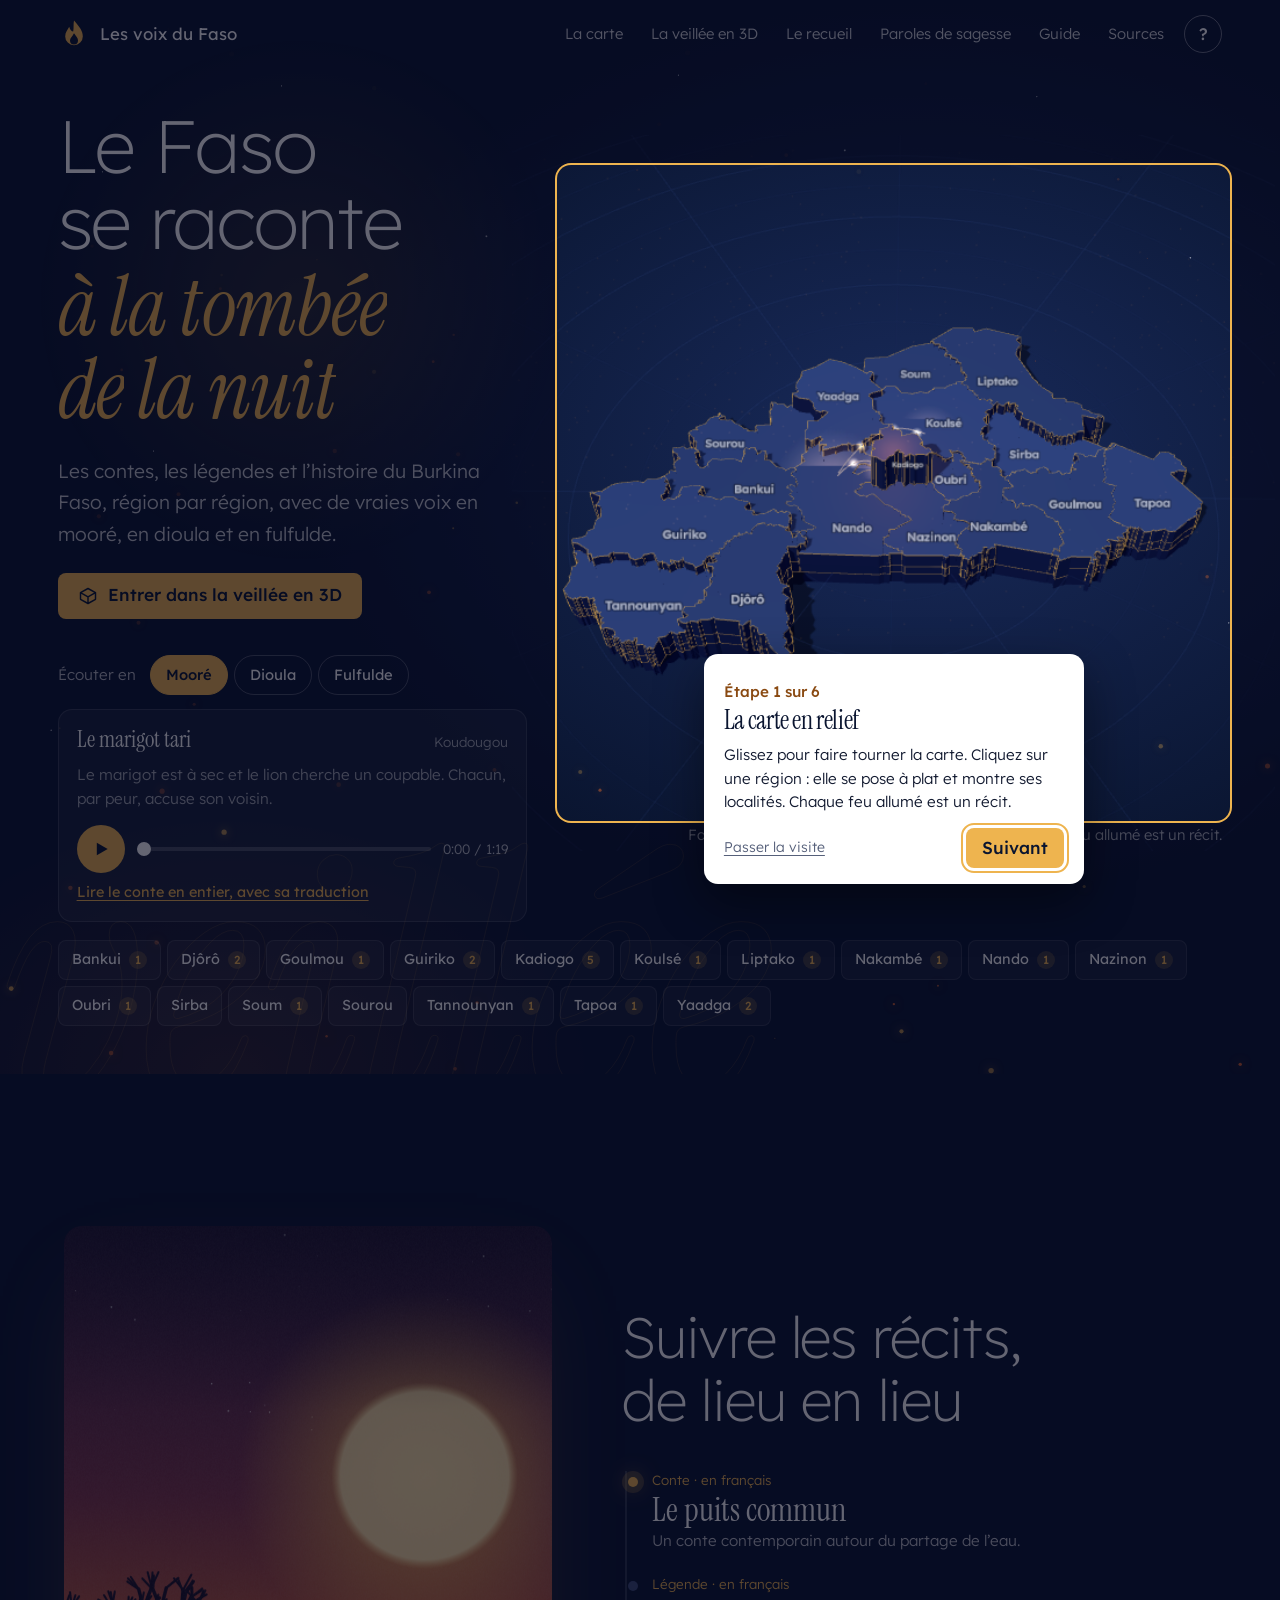
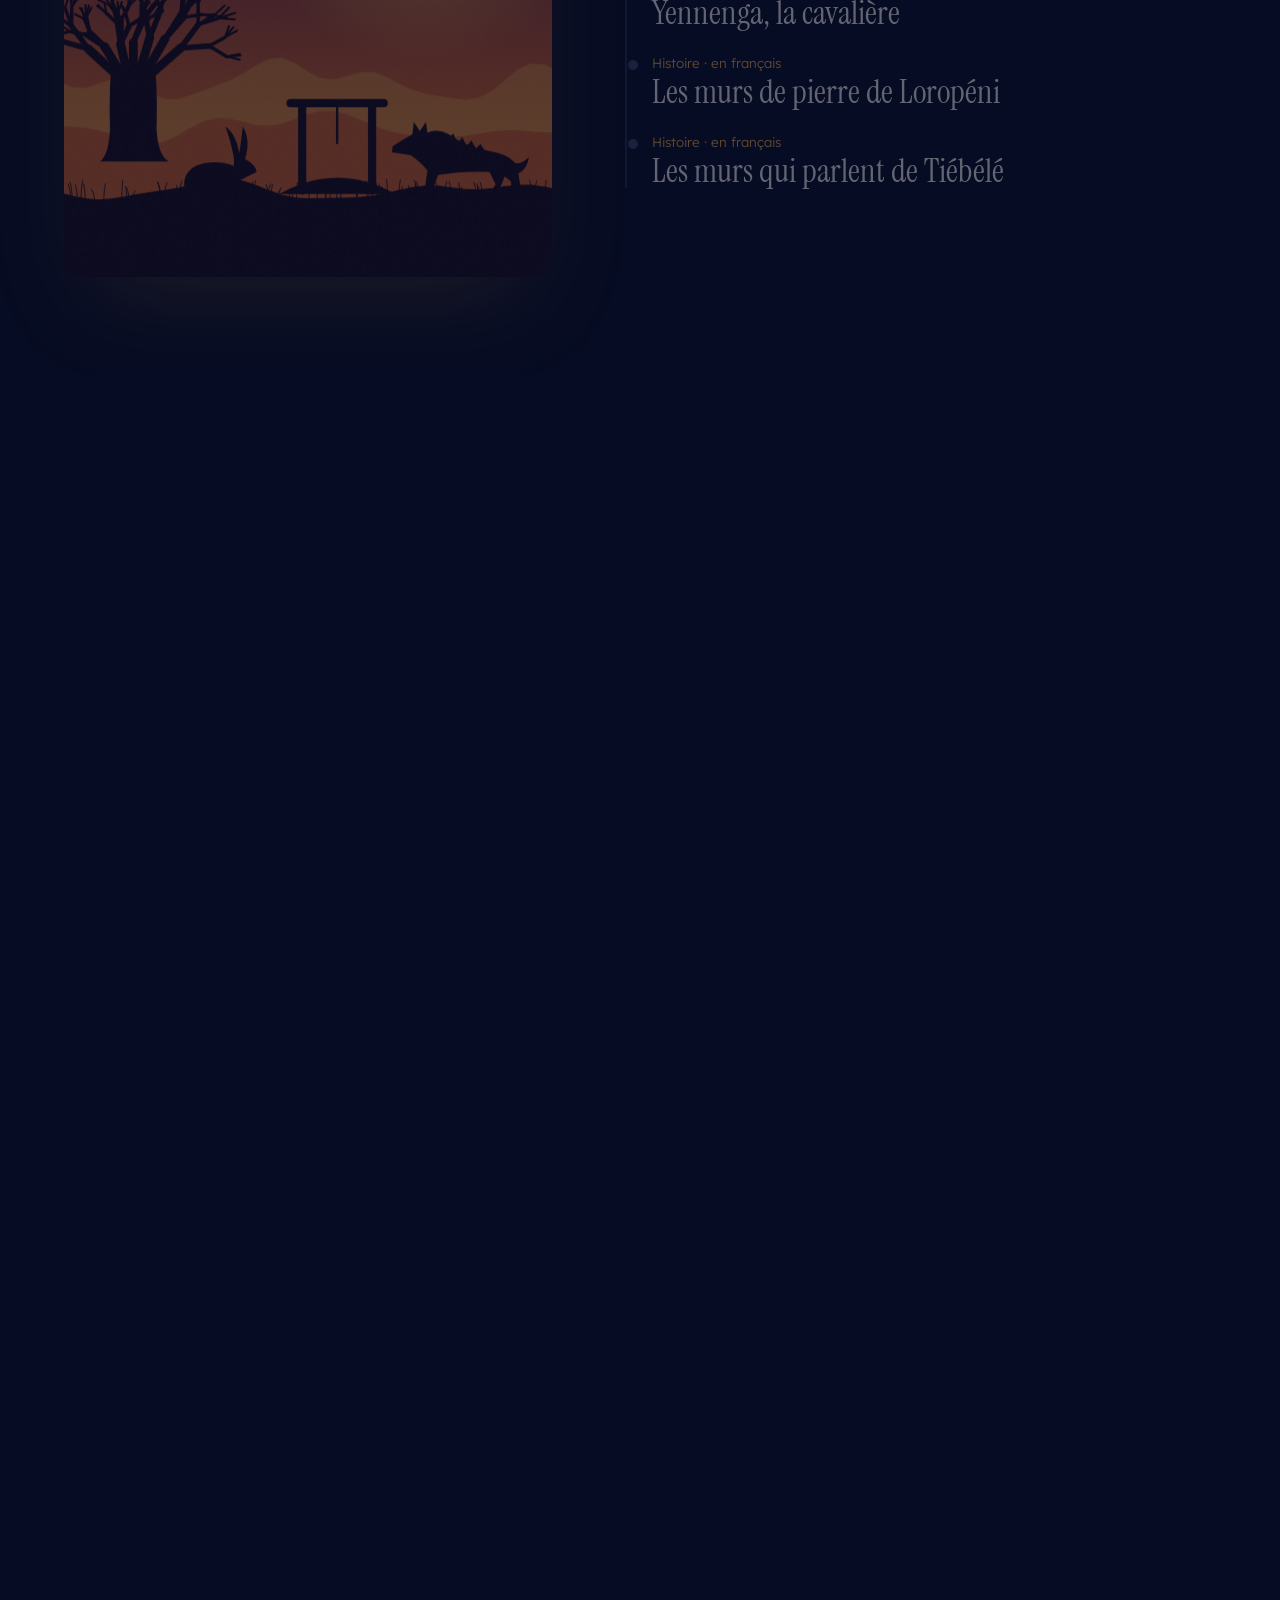
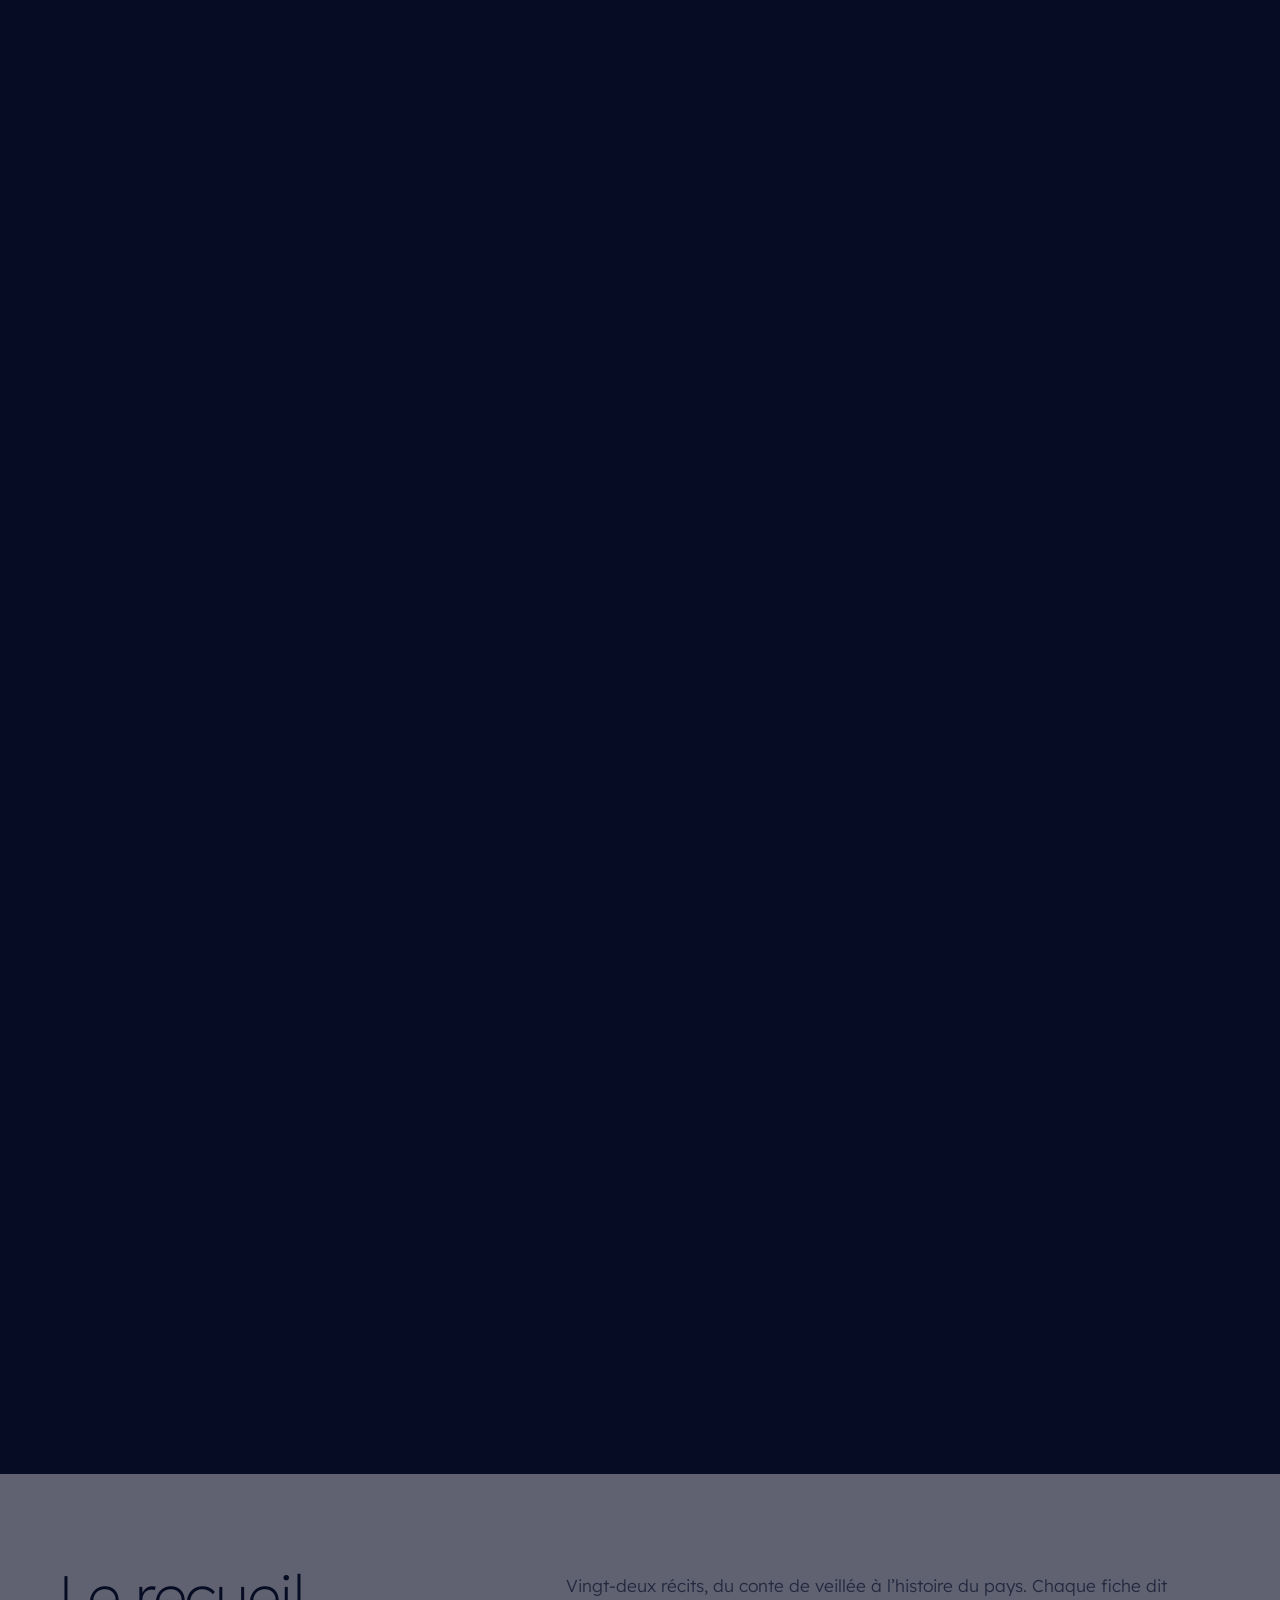
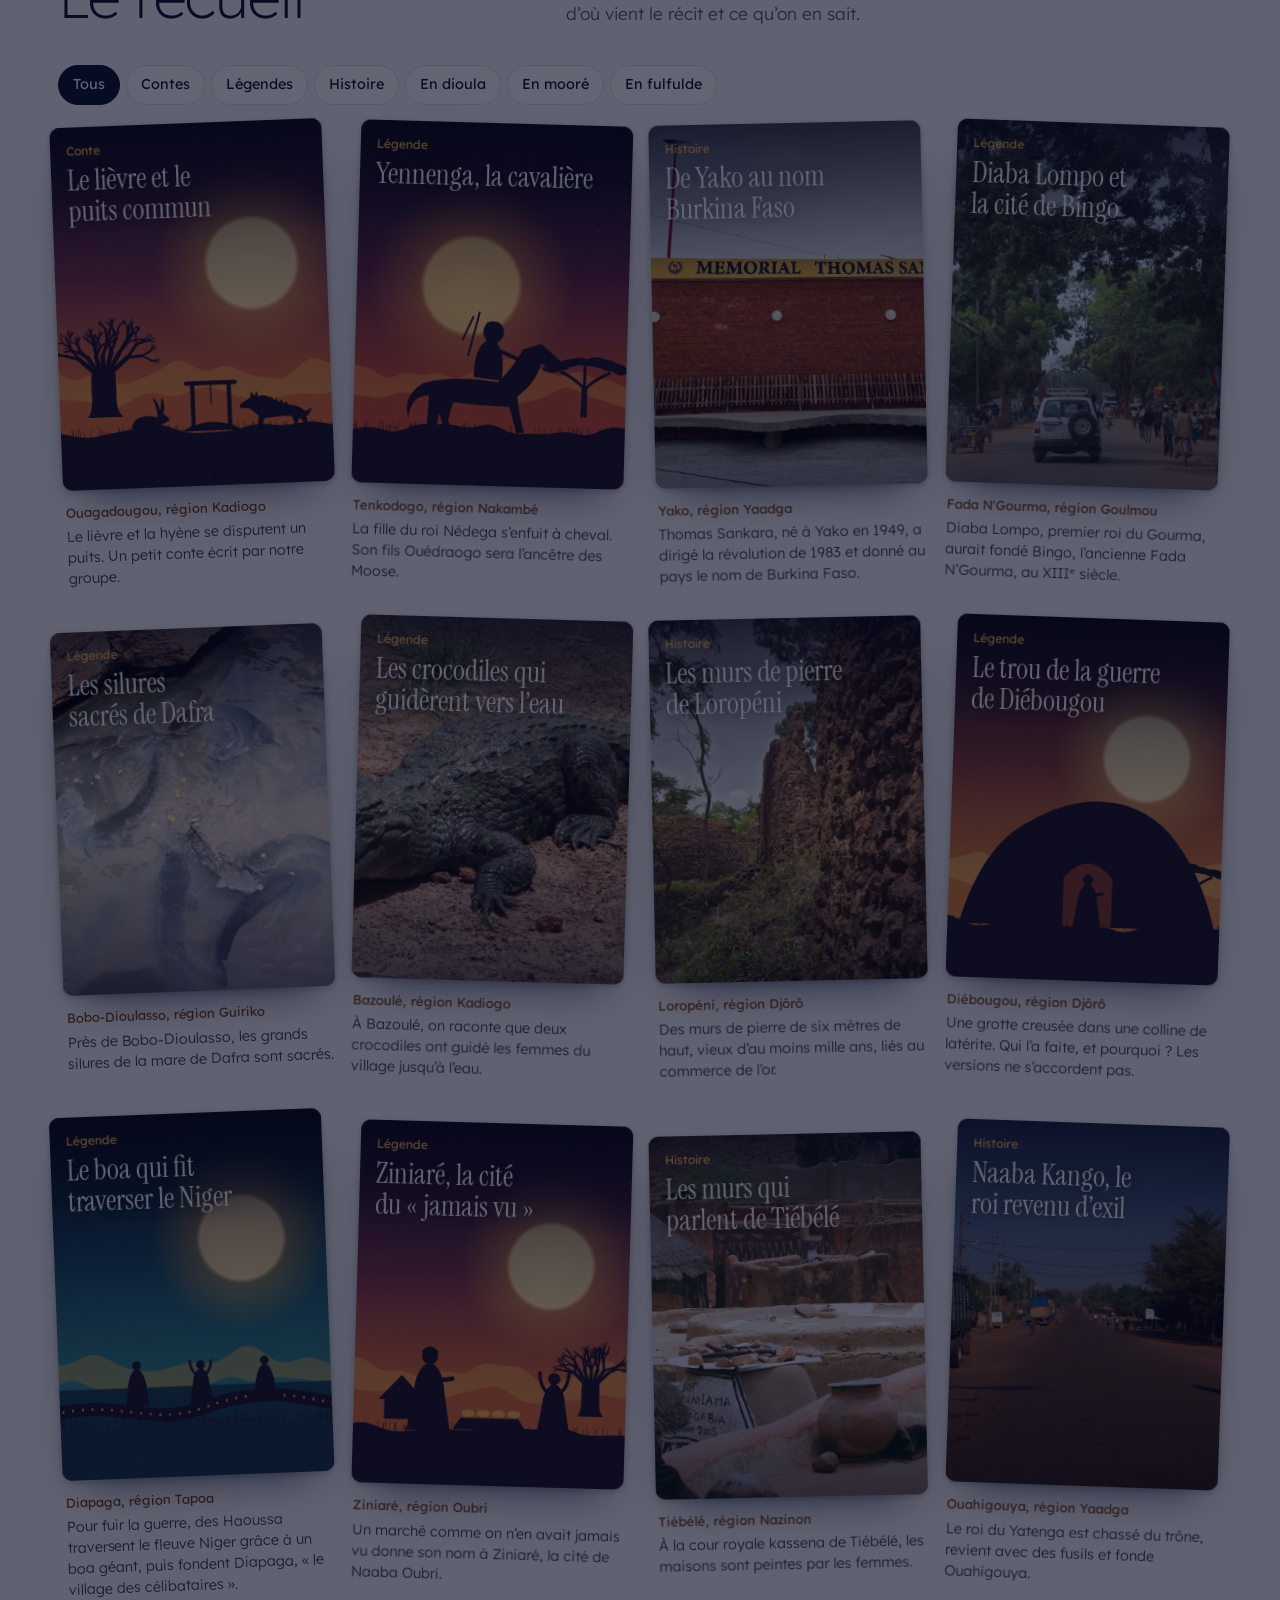
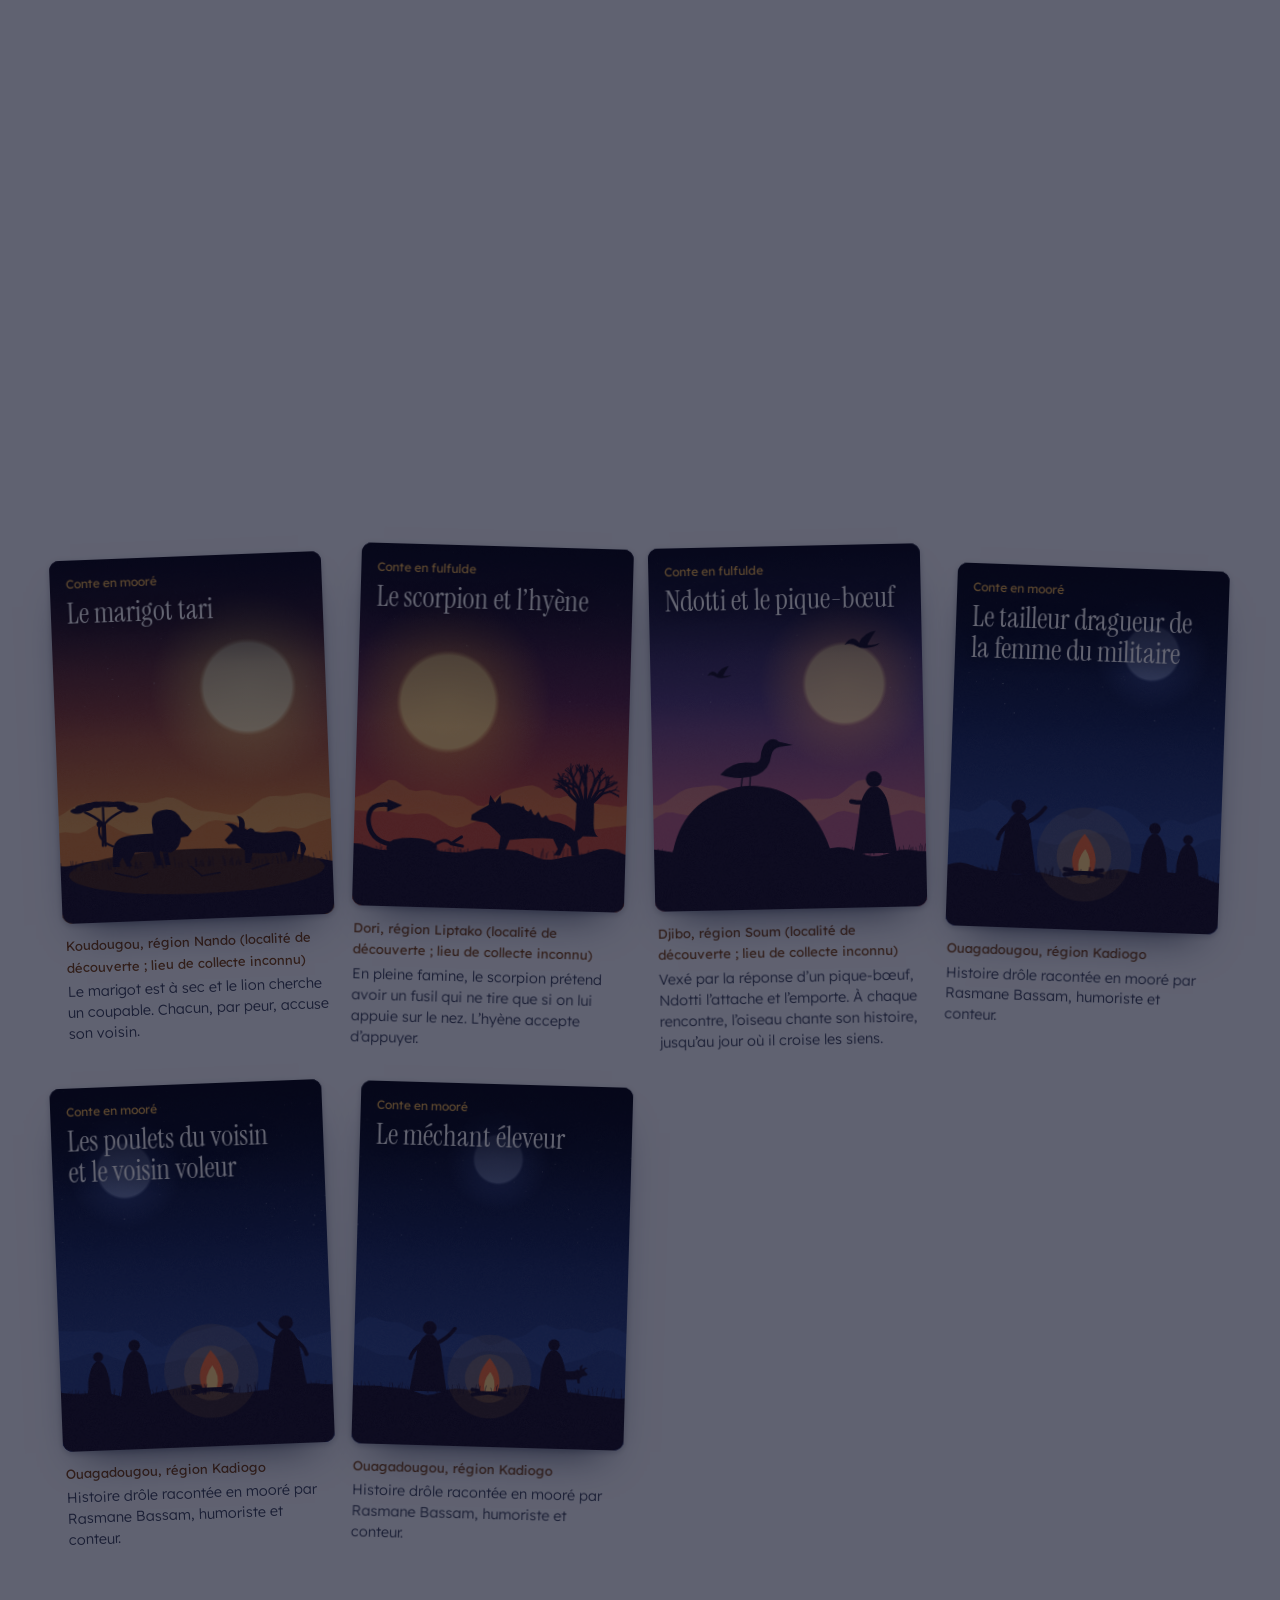
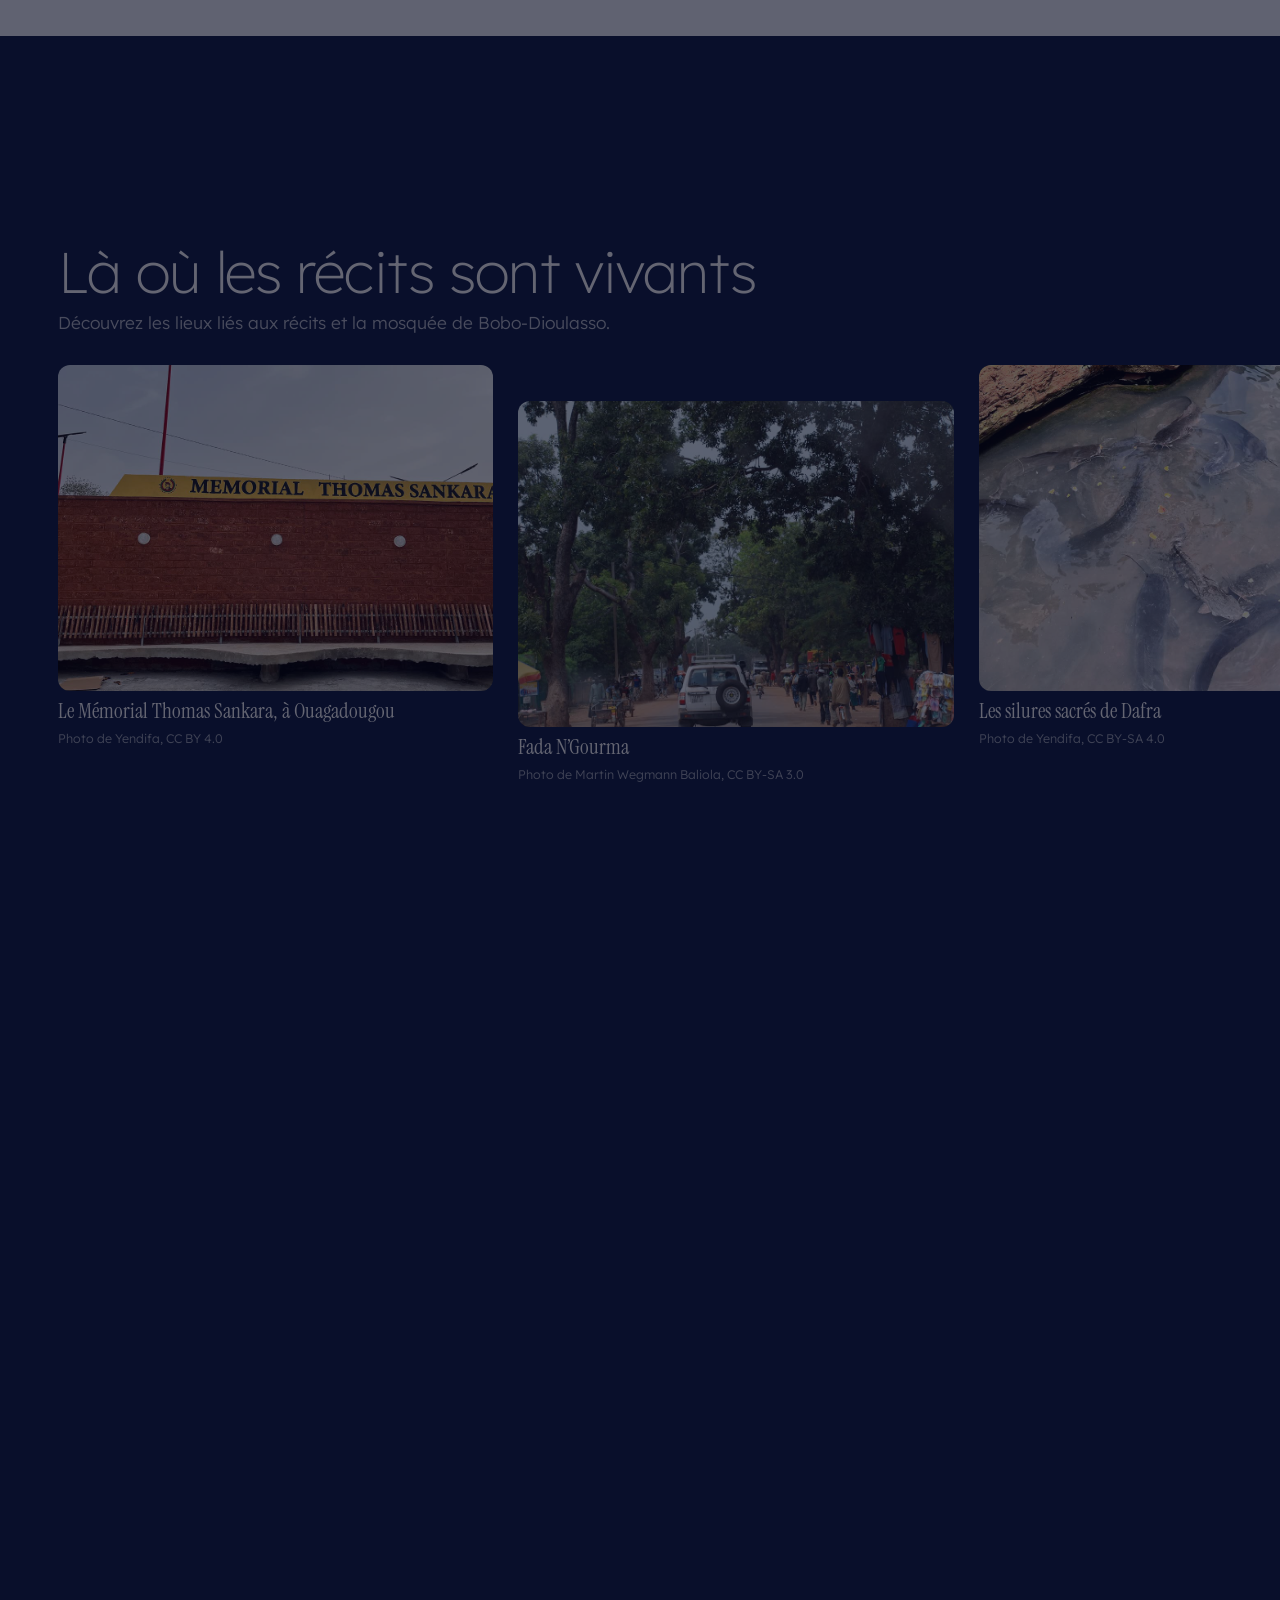
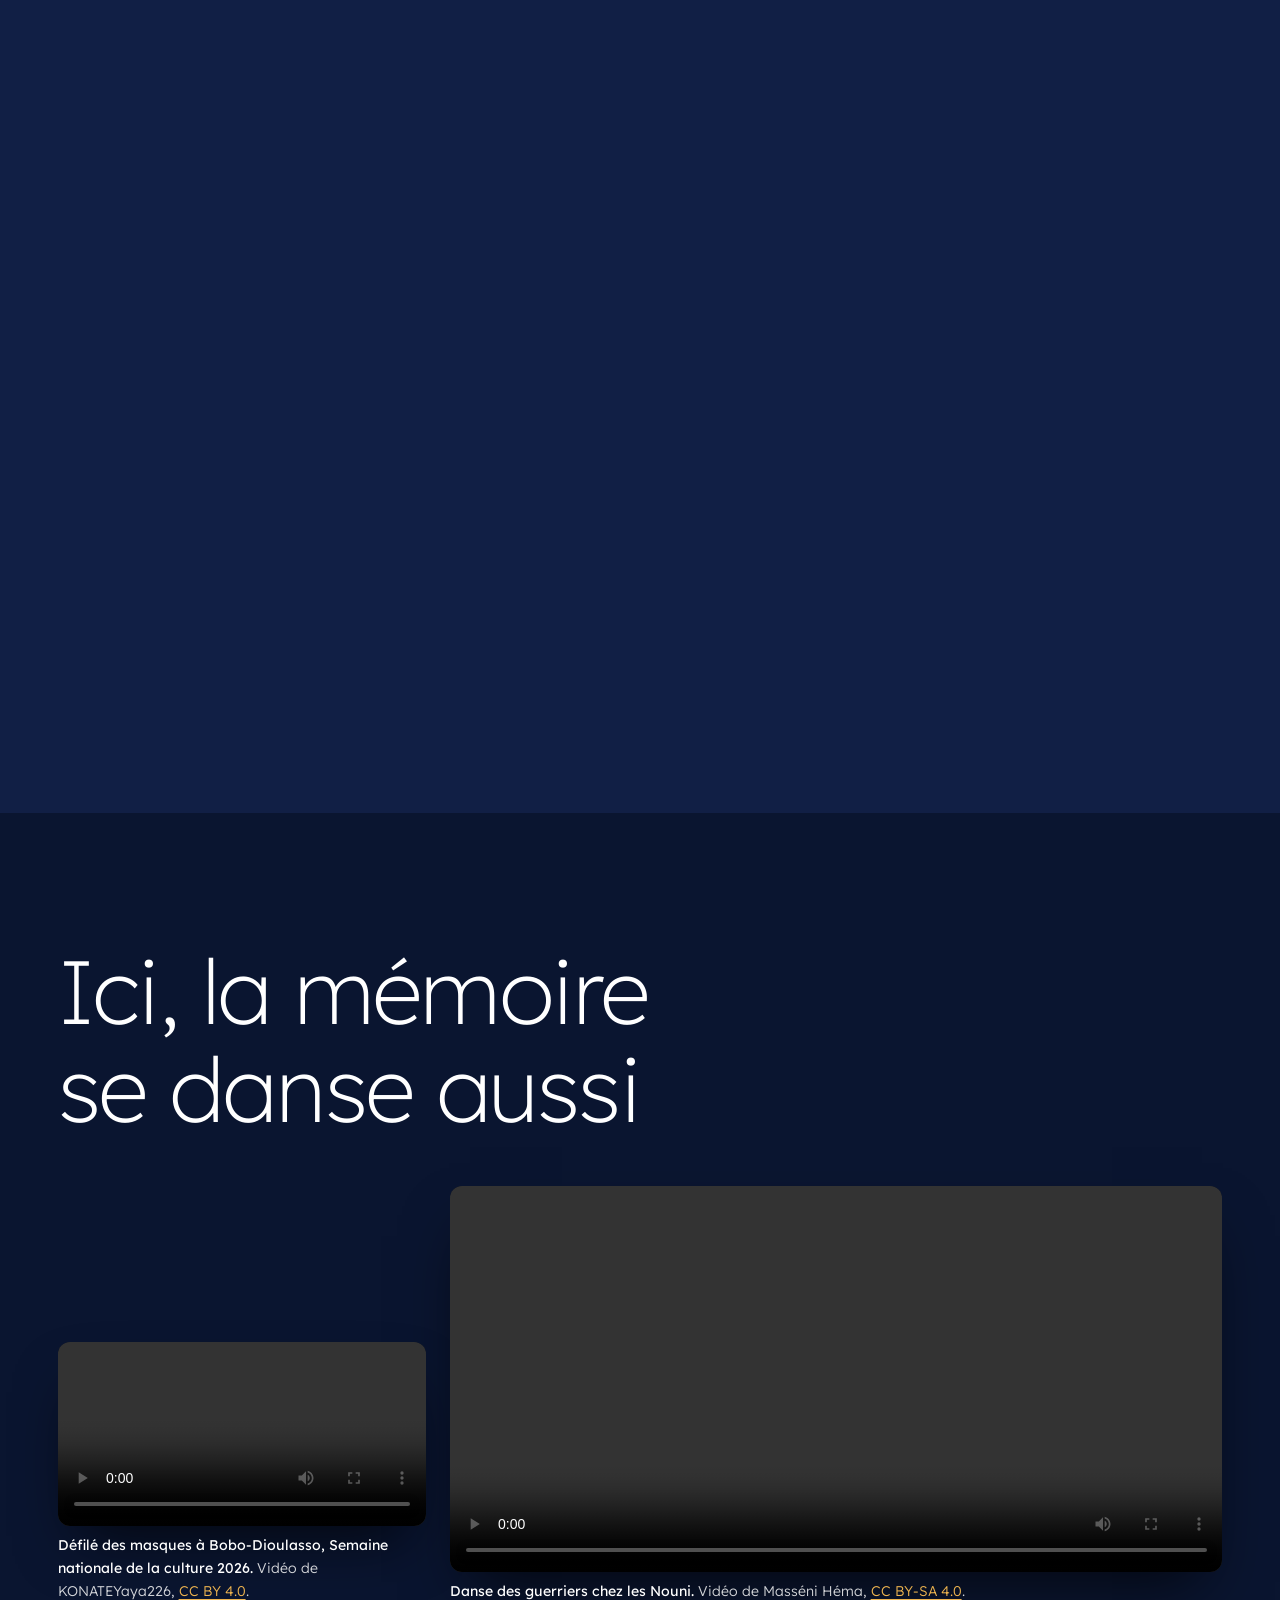
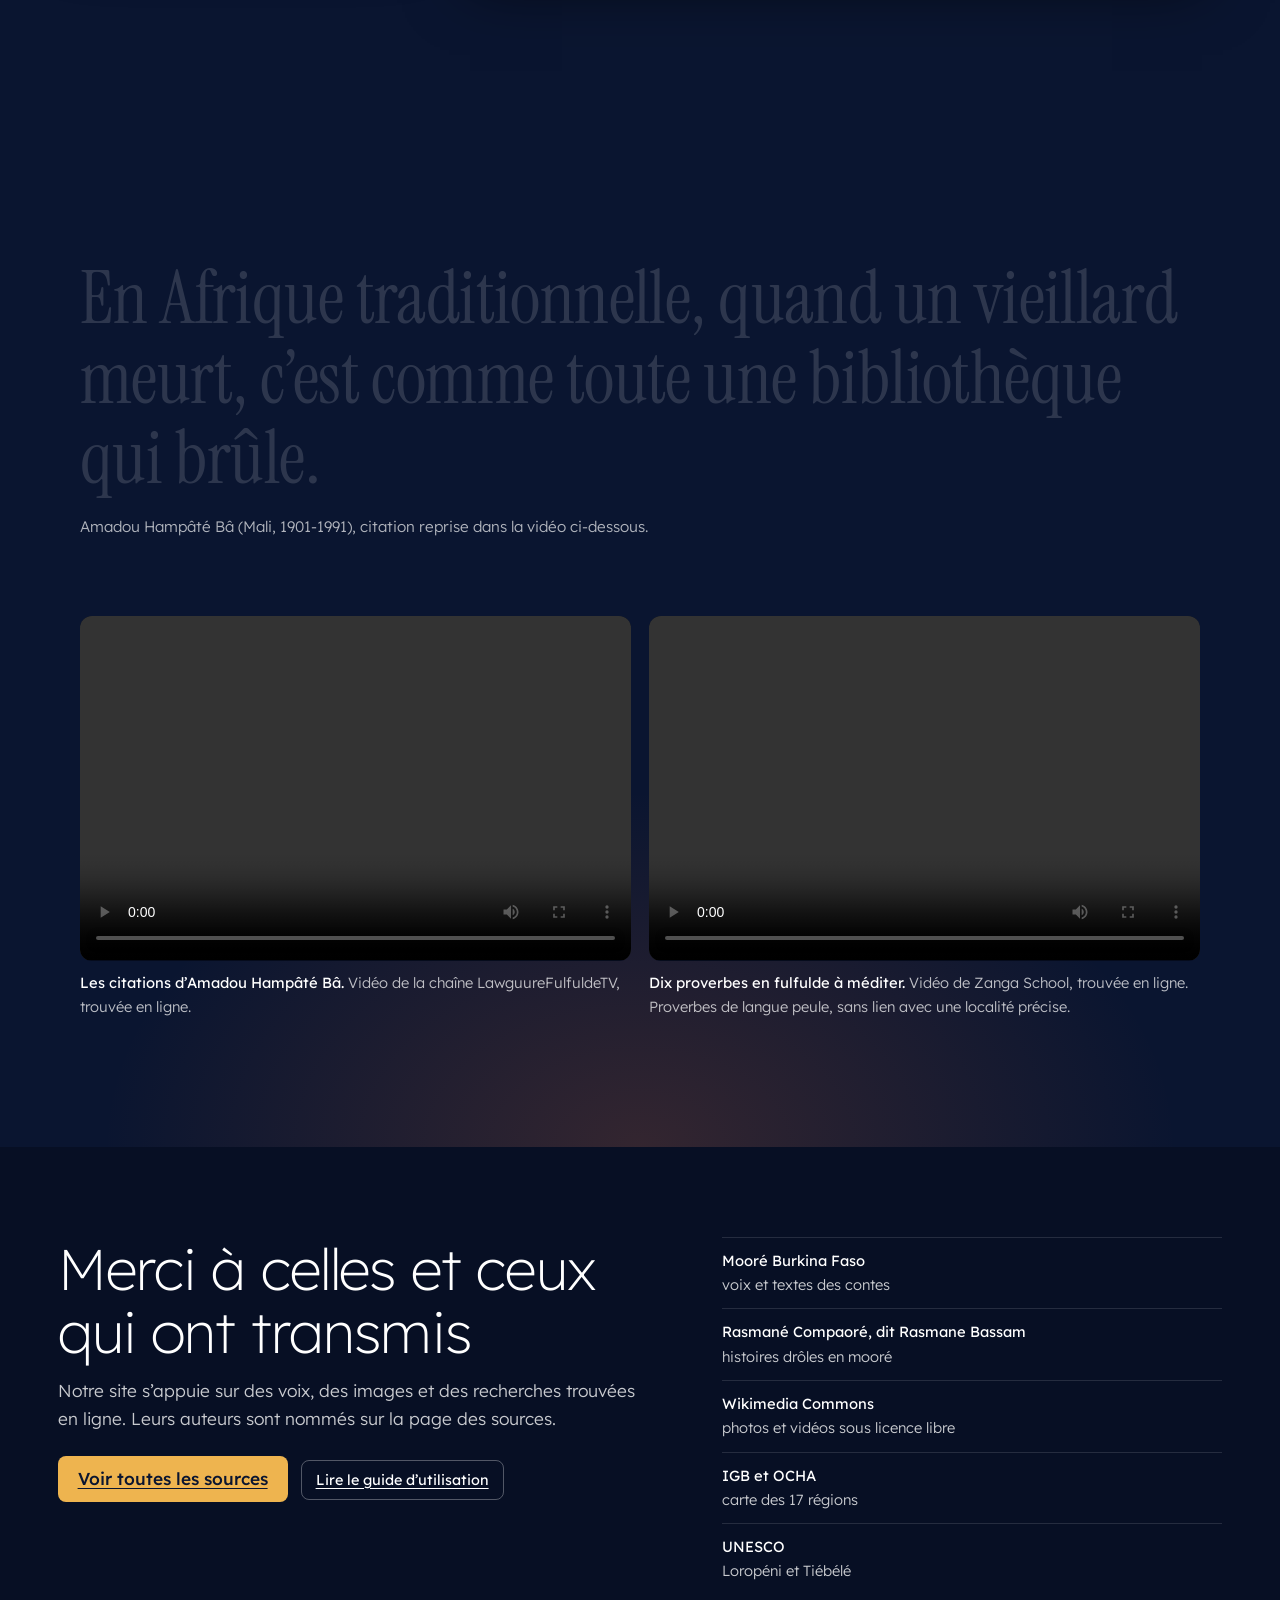
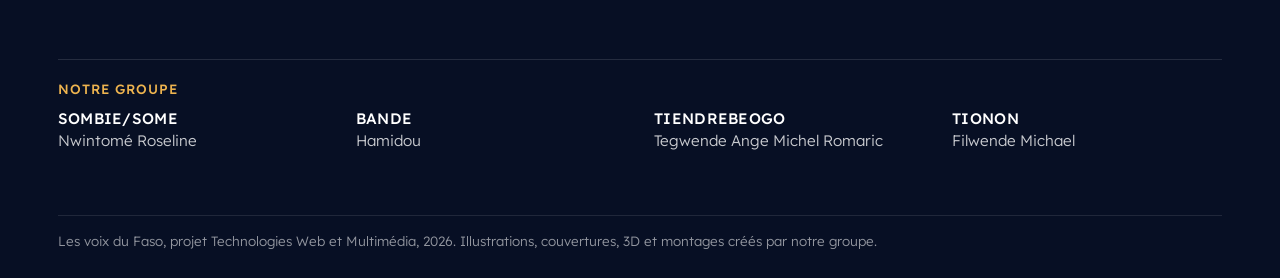
==== commit 860433dd: "Actualiser la sélection publique des Voix du Faso" ====
--- a/index.html
+++ b/index.html
@@ -53,8 +53,9 @@
     </a>
     <button class="menu-bouton" id="menu-bouton" type="button" aria-expanded="false" aria-controls="navigation"><span class="visuel-cache">Menu</span><i></i><i></i></button>
     <nav id="navigation" aria-label="Navigation principale">
-      <a href="#carte">La carte</a><a href="/immersion.html" data-page>La veillée en 3D</a><a href="#recueil">Le recueil</a><a href="#sagesse">Paroles de sagesse</a><a href="/sources.html" data-page>Sources</a>
+      <a href="#carte">La carte</a><a href="/immersion.html" data-page>La veillée en 3D</a><a href="#recueil">Le recueil</a><a href="#sagesse">Paroles de sagesse</a><a href="/guide.html" data-page>Guide</a><a href="/sources.html" data-page>Sources</a>
     </nav>
+    <button class="aide-bouton" id="bouton-aide" type="button" aria-label="Aide : lancer la visite guidée">?</button>
   </header>
 
   <main>
@@ -79,7 +80,7 @@
 
         <div class="vue-carte">
           <div class="scene-carte" id="scene">
-            <svg id="carte-svg" viewBox="0 0 960 690" aria-label="Carte des 17 régions du Burkina Faso ; sélection au clic ou au clavier"><g id="formes-regions"></g><g id="points-lieux"></g></svg>
+            <svg id="carte-svg" viewBox="0 0 960 690" aria-label="Carte des 17 régions du Burkina Faso ; sélection au clic ou au clavier"><g id="formes-regions"></g><g id="noms-regions" aria-hidden="true"></g><g id="points-lieux"></g></svg>
           </div>
           <div class="hologramme" id="hologramme" aria-live="polite" hidden></div>
           <div class="carte-pied">
@@ -103,6 +104,7 @@
     </section>
 
     <section id="recit" class="lecture" aria-labelledby="titre-recit" hidden>
+      <button id="retour-region" class="bouton fin retour-region" type="button">← Retour à la carte</button>
       <h2 id="titre-recit" class="lecture-titre"></h2>
       <div id="zone-recit" class="zone-recit"></div>
     </section>
@@ -122,7 +124,7 @@
     <section id="recueil" class="recueil" aria-labelledby="titre-recueil">
       <div class="recueil-tete">
         <h2 id="titre-recueil" data-mots>Le recueil</h2>
-        <p>Dix-neuf récits, du conte de veillée à l’histoire du pays. Chaque fiche dit d’où vient le récit et ce qu’on en sait.</p>
+        <p>Vingt-deux récits, du conte de veillée à l’histoire du pays. Chaque fiche dit d’où vient le récit et ce qu’on en sait.</p>
       </div>
 
       <div class="filtres" id="filtres" role="group" aria-label="Filtrer par genre ou par langue"></div>
@@ -173,6 +175,7 @@
       <h2 data-mots>Merci à celles et ceux qui ont transmis</h2>
       <p>Notre site s’appuie sur des voix, des images et des recherches trouvées en ligne. Leurs auteurs sont nommés sur la page des sources.</p>
       <a class="bouton feu aimant" href="/sources.html" data-page>Voir toutes les sources</a>
+      <a class="bouton fin pied-guide" href="/guide.html" data-page>Lire le guide d’utilisation</a>
     </div>
     <ul class="credits-courts">
       <li><b>Mooré Burkina Faso</b>voix et textes des contes</li>
@@ -181,6 +184,15 @@
       <li><b>IGB et OCHA</b>carte des 17 régions</li>
       <li><b>UNESCO</b>Loropéni et Tiébélé</li>
     </ul>
+    <div class="groupe">
+      <h3>Notre groupe</h3>
+      <ul>
+        <li><b>SOMBIE/SOME</b> Nwintomé Roseline</li>
+        <li><b>BANDE</b> Hamidou</li>
+        <li><b>TIENDREBEOGO</b> Tegwende Ange Michel Romaric</li>
+        <li><b>TIONON</b> Filwende Michael</li>
+      </ul>
+    </div>
     <p class="mention">Les voix du Faso, projet Technologies Web et Multimédia, 2026. Illustrations, couvertures, 3D et montages créés par notre groupe.</p>
   </footer>
   <a class="haut-page" id="haut-page" href="#carte" aria-label="Revenir en haut de la page"><svg viewBox="0 0 24 24" aria-hidden="true"><path d="M12 19 V5 M6 11 L12 5 L18 11"/></svg></a>
--- a/style.css
+++ b/style.css
@@ -126,6 +126,10 @@
 .motion .pret-feux .marqueur.doc,.motion .pret-feux .feu-halo{animation-name:allume,halo;animation-duration:.5s,3s;animation-timing-function:var(--sortie),ease-in-out;animation-iteration-count:1,infinite;animation-delay:calc(var(--i,0)*60ms + 1s),calc(var(--i,0)*-.37s)}
 .motion .pret-feux .marqueur.doc{animation-name:allume;animation-iteration-count:1;animation-duration:.5s;animation-delay:calc(var(--i,0)*60ms + 1s);animation-fill-mode:both;transform-box:fill-box;transform-origin:center}
 @keyframes allume{from{opacity:0;transform:scale(.4)}}
+.nom-region{font:500 18px var(--f-texte);fill:rgba(255,255,255,.88);paint-order:stroke;stroke:var(--nuit);stroke-width:4px;stroke-linejoin:round;text-anchor:middle;dominant-baseline:middle;pointer-events:none;transition:opacity .3s ease}
+.nom-region.petite{font-size:14px;stroke-width:3px}
+.aplatie .nom-region{opacity:.4}
+.aplatie .nom-region.selection{opacity:1;fill:#fff}
 .etiquette-lieu{font:500 15px var(--f-texte);fill:#fff;paint-order:stroke;stroke:var(--nuit);stroke-width:4px;pointer-events:none;text-anchor:middle}
 .carte-pied{position:relative;z-index:1;display:flex;align-items:center;justify-content:flex-end;flex-wrap:wrap;gap:8px 16px;min-height:44px;font-size:.92rem;color:rgba(255,255,255,.7);text-align:right}
 
@@ -409,6 +413,11 @@
 .credits-courts{list-style:none;margin:0;padding:0}
 .credits-courts li{padding:11px 0;border-top:1px solid rgba(255,255,255,.12);font-size:.92rem}
 .credits-courts b{display:block;font-weight:400;color:#fff}
+.groupe{grid-column:1/-1;padding-top:22px;border-top:1px solid rgba(255,255,255,.12)}
+.groupe h3{font-size:.84rem;font-weight:500;letter-spacing:.08em;text-transform:uppercase;color:var(--feu);margin-bottom:12px}
+.groupe ul{list-style:none;margin:0;padding:0;display:grid;grid-template-columns:repeat(auto-fit,minmax(min(100%,220px),1fr));gap:10px 28px}
+.groupe li{font-size:.95rem;line-height:1.4}
+.groupe b{display:block;font-weight:500;color:#fff;letter-spacing:.02em}
 .mention{grid-column:1/-1;padding-top:14px;border-top:1px solid rgba(255,255,255,.1);color:rgba(255,255,255,.56);font-size:.84rem}
 .page-sources{background:var(--clair)}
 .page-sources .entete{background:var(--nuit)}
@@ -430,10 +439,11 @@
 .balayage-ecran{position:fixed;inset:0;z-index:95;pointer-events:none;overflow:hidden}
 .balayage-ecran i{position:absolute;top:-10%;bottom:-10%;left:-30%;width:160%;transform:translateX(-120%) skewX(-14deg)}
 .balayage-ecran i:nth-child(1){background:var(--braise)}.balayage-ecran i:nth-child(2){background:var(--feu)}.balayage-ecran i:nth-child(3){background:var(--nuit)}
-.balayage-ecran.entre i{transition:transform .55s var(--volet);transform:translateX(0) skewX(-14deg)}
-.balayage-ecran.entre i:nth-child(2){transition-delay:.05s}.balayage-ecran.entre i:nth-child(3){transition-delay:.1s}
-.balayage-ecran.sort i{transition:transform .65s var(--volet);transform:translateX(120%) skewX(-14deg)}
-.balayage-ecran.sort i:nth-child(1){transition-delay:.1s}.balayage-ecran.sort i:nth-child(2){transition-delay:.05s}
+.balayage-ecran.entre i{transition:transform .26s var(--volet);transform:translateX(0) skewX(-14deg)}
+.balayage-ecran.entre i:nth-child(2){transition-delay:.03s}.balayage-ecran.entre i:nth-child(3){transition-delay:.06s}
+.balayage-ecran.sort i{transition:transform .3s var(--volet);transform:translateX(120%) skewX(-14deg)}
+.balayage-ecran.sort i:nth-child(1){transition-delay:.06s}.balayage-ecran.sort i:nth-child(2){transition-delay:.03s}
+.retour-region{margin-bottom:clamp(14px,2vw,22px)}
 .braises{position:absolute;inset:0;width:100%;height:100%;pointer-events:none;z-index:1}
 .lueur{position:absolute;left:0;top:0;width:600px;height:600px;border-radius:50%;pointer-events:none;background:radial-gradient(circle,rgba(238,180,79,.13),transparent 62%);will-change:transform}
 .filigrane{position:absolute;left:0;bottom:-.14em;margin:0;font:italic 400 clamp(9rem,27vw,30rem)/.8 var(--f-titre);white-space:nowrap;color:transparent;-webkit-text-stroke:1px rgba(238,180,79,.13);pointer-events:none;will-change:transform}
@@ -556,3 +566,48 @@
   .lieux-epingle{position:static;height:auto}.lieux-rail{width:auto;overflow-x:auto}
   *,*::before,*::after{animation:none!important;transition-duration:.01ms!important}
 }
+
+/* Guide d'utilisation : bouton d'aide, visite guidée, commandes de la veillée et page Guide. */
+.entete nav{margin-left:auto}
+.aide-bouton{flex:none;display:grid;place-items:center;width:38px;height:38px;border-radius:50%;border:1px solid rgba(255,255,255,.4);color:#fff;font-weight:500;font-size:1.05rem;position:relative;z-index:2;transition:border-color .2s ease,background-color .2s ease}
+@media (hover:hover) and (pointer:fine){.aide-bouton:hover{border-color:var(--feu);background:rgba(238,180,79,.12)}}
+.aide-bouton:focus-visible,.visite-bulle :focus-visible,.hud-bouton:focus-visible{outline:2px solid var(--feu);outline-offset:3px}
+.visite-halo{position:fixed;z-index:90;border-radius:14px;box-shadow:0 0 0 2px var(--feu),0 0 0 9999px rgba(5,8,28,.62);pointer-events:none;transition:top .35s var(--sortie),left .35s var(--sortie),width .35s var(--sortie),height .35s var(--sortie)}
+.visite-bulle{position:fixed;z-index:91;width:min(380px,calc(100vw - 16px));max-height:calc(100dvh - 16px);overflow-y:auto;overscroll-behavior:contain;padding:18px 20px 16px;border-radius:14px;background:var(--papier);color:var(--encre);box-shadow:0 18px 50px rgba(0,0,0,.45);opacity:0;transform:translateY(6px);transition:opacity .25s ease,transform .3s var(--sortie)}
+.visite-bulle.visible{opacity:1;transform:none}
+.visite-compte{margin:0;font-size:.78rem;color:#8a4a12;font-weight:500}
+.visite-bulle h2{margin-top:4px;font:400 1.6rem/1.1 var(--f-titre);color:var(--nuit)}
+.visite-bulle p{margin:8px 0 0;font-size:.95rem;line-height:1.55}
+.visite-guide{color:#8a4a12;font-weight:500}
+.visite-actions{display:flex;align-items:center;justify-content:space-between;gap:10px;margin-top:14px}
+.visite-actions span{display:flex;gap:8px}
+.visite-actions .bouton{min-height:40px;padding:0 16px}
+.visite-actions .bouton.fin{border-color:var(--trait);color:var(--encre)}
+.visite-passer{font-size:.88rem;color:var(--gris);text-decoration:underline;text-underline-offset:3px;padding:8px 0}
+.pied-guide{margin-left:8px;color:#fff}
+kbd{display:inline-block;min-width:1.6em;padding:1px 6px;margin:0 1px;border:1px solid currentColor;border-bottom-width:2px;border-radius:5px;font:500 .82em/1.4 var(--f-texte);text-align:center}
+.commandes{margin:4px 0 14px;padding:12px 14px;border:1px solid rgba(255,255,255,.18);border-radius:10px;background:rgba(8,14,44,.5)}
+.commandes h2{font:400 1.2rem/1.2 var(--f-titre);color:var(--feu);margin-bottom:6px}
+.commandes ul,.hud-commandes ul{list-style:none;margin:0;padding:0;display:grid;gap:4px;font-size:.88rem;color:rgba(255,255,255,.86)}
+.commandes li span,.hud-commandes li span{display:inline-block;min-width:6.5em;margin-right:6px;font-weight:500;color:#fff}
+[data-appareil="tactile"] [data-pour="clavier"],[data-appareil="clavier"] [data-pour="tactile"],body:not(.casque-possible) [data-pour="casque"]{display:none}
+#hud-aide{right:16px;top:72px;font-weight:500;font-size:1.05rem}
+.hud-commandes{pointer-events:auto;position:absolute;right:16px;top:128px;width:min(360px,calc(100vw - 32px));padding:14px 16px;border-radius:12px;background:rgba(8,14,44,.88);border:1px solid rgba(255,255,255,.22);backdrop-filter:blur(8px)}
+.hud-commandes h2{font:400 1.15rem/1.2 var(--f-titre);color:var(--feu);margin-bottom:6px}
+.guide-sommaire{display:flex;flex-wrap:wrap;gap:8px;margin-top:22px}
+.guide-sommaire a{padding:7px 12px;border:1px solid var(--trait);border-radius:999px;background:var(--papier);color:var(--nuit);font-size:.88rem;text-decoration:none}
+@media (hover:hover) and (pointer:fine){.guide-sommaire a:hover{border-color:var(--feu)}}
+.guide section{scroll-margin-top:90px}
+.guide-texte{margin:0 0 12px;font-size:.95rem;color:var(--encre)}
+.guide-texte+.guide-texte,.guide-tableau+.guide-texte{margin-top:12px;color:var(--gris)}
+.guide-tableau{overflow-x:auto;border:1px solid var(--trait);border-radius:10px;background:var(--papier)}
+.guide-tableau table{width:100%;min-width:620px;border-collapse:collapse;font-size:.9rem}
+.guide-tableau th,.guide-tableau td{padding:10px 12px;border-bottom:1px solid var(--trait);text-align:left;vertical-align:top}
+.guide-tableau thead th{background:var(--nuit);color:#fff;font-weight:500}
+.guide-tableau tbody th{font-weight:500;color:var(--nuit)}
+.guide-tableau tr:last-child>*{border-bottom:0}
+.guide-fin{display:flex;flex-wrap:wrap;gap:10px;margin-top:clamp(30px,4.5vw,56px)}
+@media (max-width:1000px){
+  .aide-bouton{margin-left:auto;order:1}.menu-bouton{order:2}
+}
+@media (prefers-reduced-motion:reduce){.visite-halo,.visite-bulle{transition:none}}
